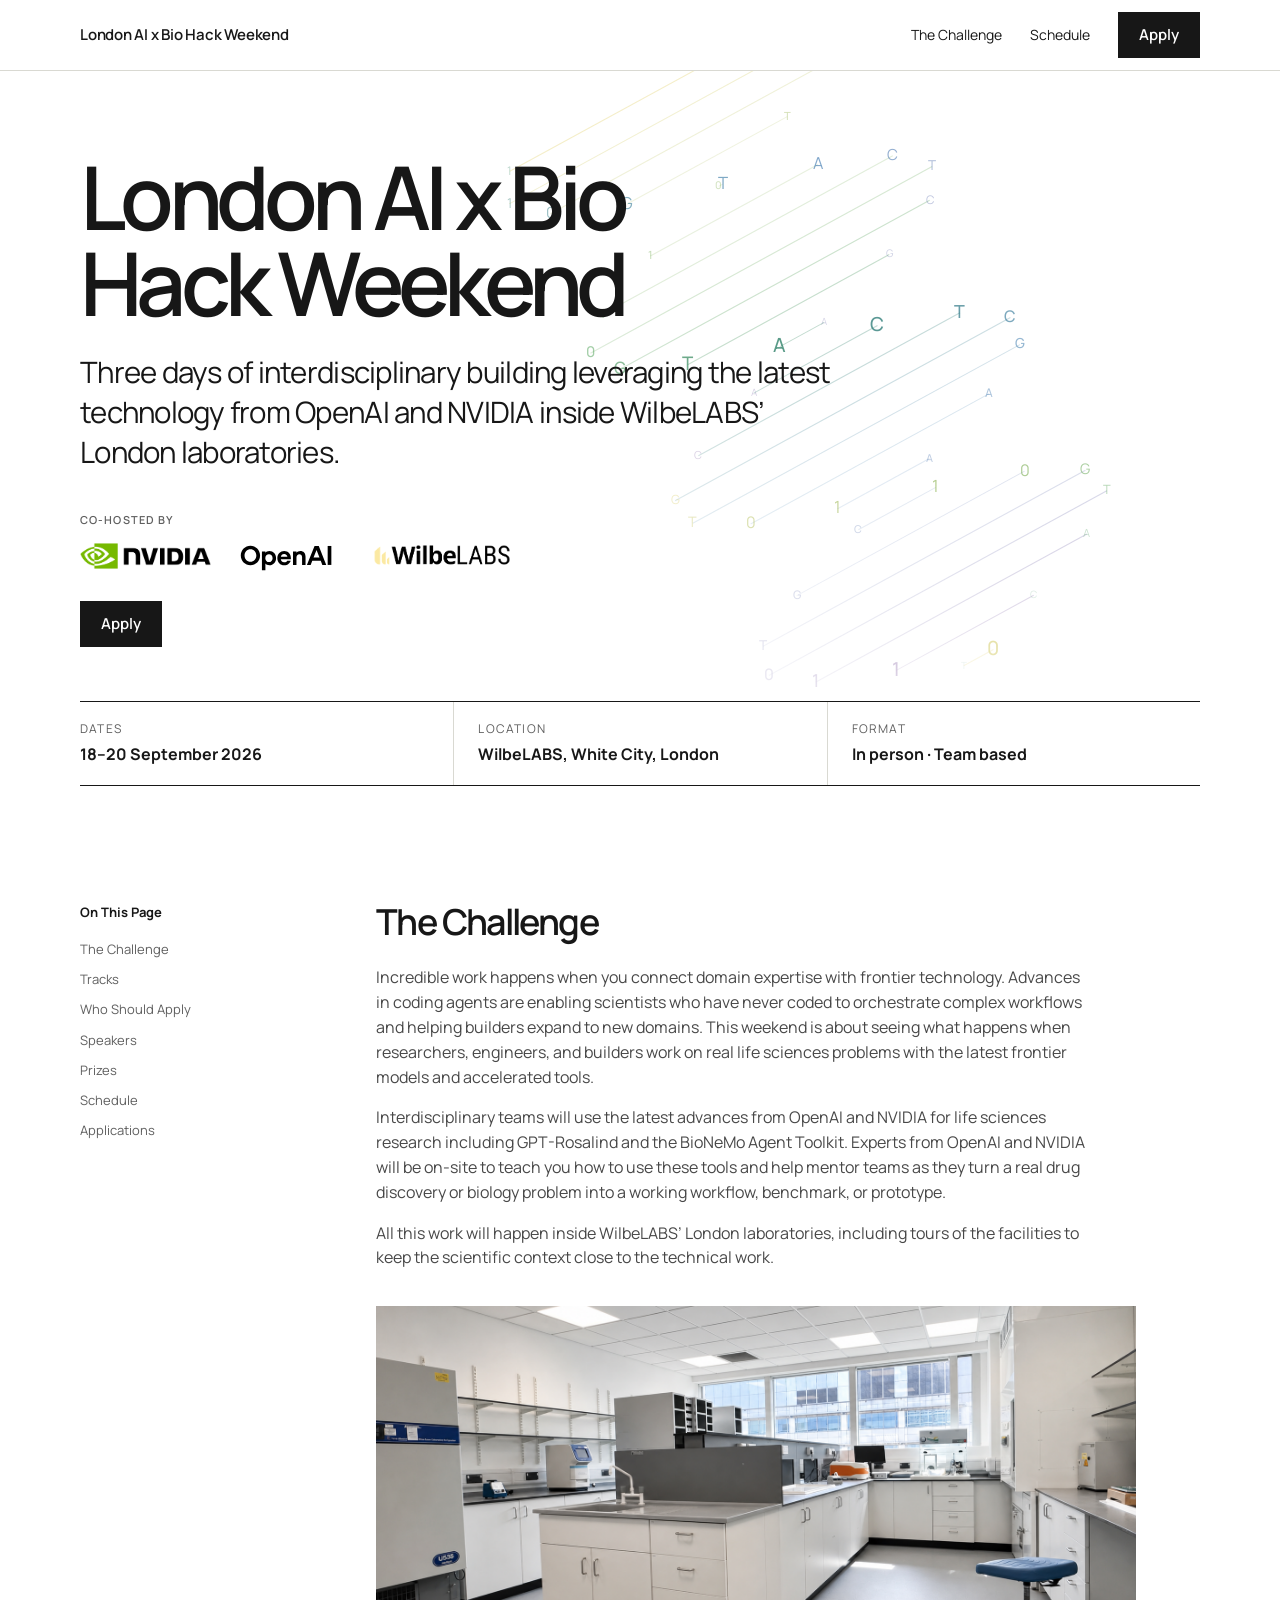
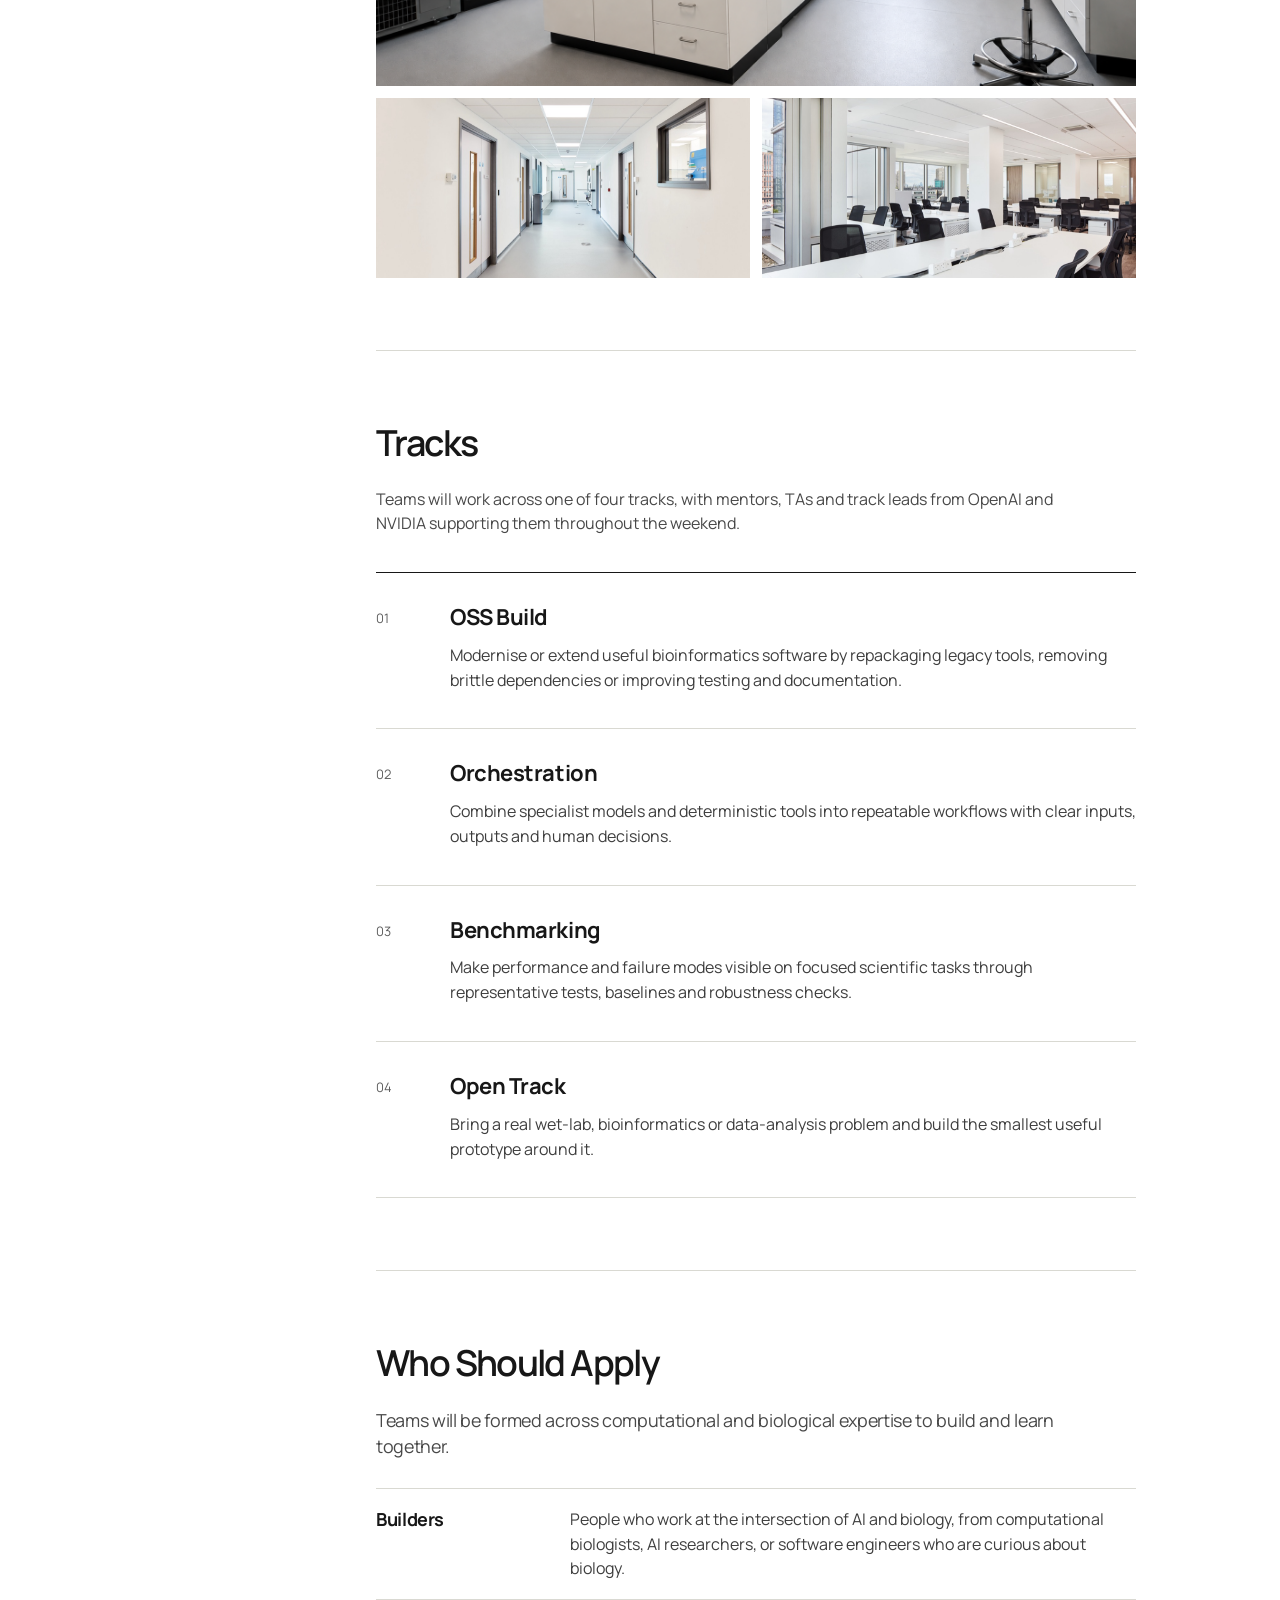
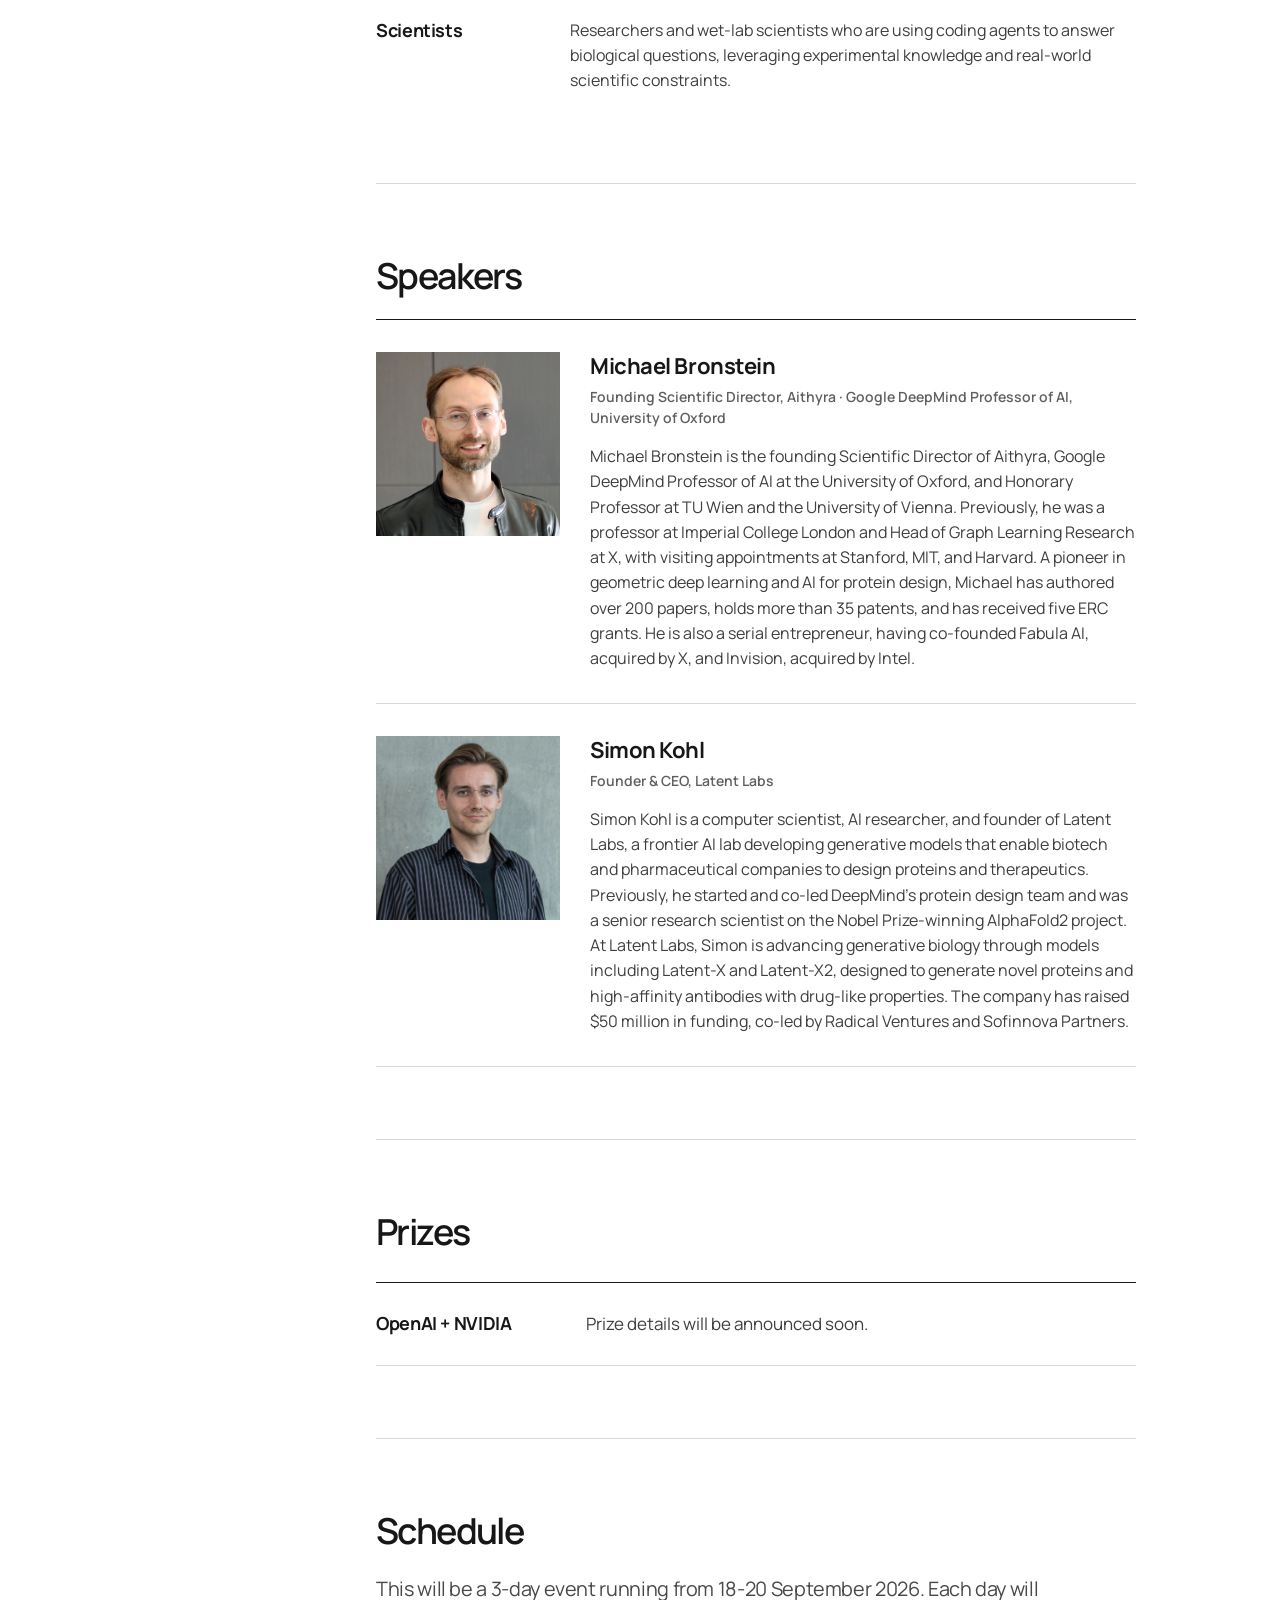
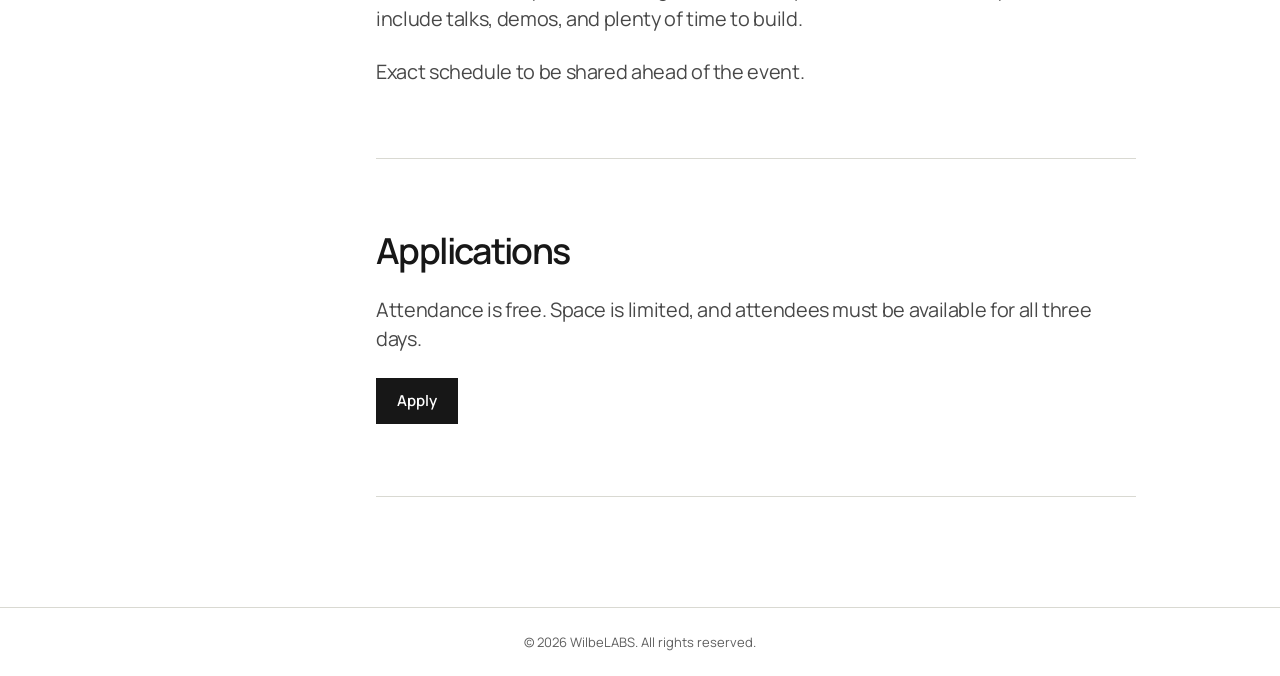
==== index.html @ b6546755 "Update speaker biographies" ====
<!doctype html>
<html lang="en">
<head>
  <meta charset="utf-8">
  <meta name="viewport" content="width=device-width, initial-scale=1">
  <meta name="description" content="London AI x Bio Hack Weekend at WilbeLABS, White City, 18–20 September 2026.">
  <title>London AI x Bio Hack Weekend</title>
  <script>document.documentElement.classList.add('js');</script>
  <link rel="preconnect" href="https://fonts.googleapis.com">
  <link rel="preconnect" href="https://fonts.gstatic.com" crossorigin>
  <link href="https://fonts.googleapis.com/css2?family=Manrope:wght@400;500;600;700&amp;display=swap" rel="stylesheet">
  <style>
    :root {
      --ink: #171717;
      --muted: #5f5f5f;
      --line: #d9d9d2;
      --paper: #ffffff;
      --soft: #f5f5f0;
      --yellow: #f4e76b;
      --max: 1120px;
    }

    * { box-sizing: border-box; }
    html { scroll-behavior: smooth; }
    body {
      margin: 0;
      overflow-x: hidden;
      color: var(--ink);
      background: var(--paper);
      font-family: Manrope, Arial, sans-serif;
      font-size: 16px;
      line-height: 1.55;
    }
    a { color: inherit; }
    img { display: block; width: 100%; }
    header, main, footer { position: relative; z-index: 1; }

    .sequence-bg {
      position: absolute;
      top: 70px;
      right: -6vw;
      width: min(68vw, 900px);
      height: 760px;
      z-index: 0;
      overflow: hidden;
      pointer-events: none;
      user-select: none;
      color: rgba(23, 23, 23, 0.075);
      font-family: ui-monospace, SFMono-Regular, Menlo, Monaco, Consolas, monospace;
      font-size: clamp(12px, 1.35vw, 18px);
      line-height: 3.35;
      letter-spacing: 0.72em;
      white-space: pre;
      -webkit-mask-image: radial-gradient(ellipse at 100% 0%, #000 0%, rgba(0,0,0,.82) 48%, transparent 82%);
      mask-image: radial-gradient(ellipse at 100% 0%, #000 0%, rgba(0,0,0,.82) 48%, transparent 82%);
    }

    .wrap { width: min(calc(100% - 48px), var(--max)); margin: 0 auto; }
    .topbar {
      border-bottom: 1px solid var(--line);
      background: var(--paper);
    }
    .topbar-inner {
      min-height: 70px;
      display: flex;
      align-items: center;
      justify-content: space-between;
      gap: 24px;
    }
    .brand { font-size: 15px; font-weight: 600; letter-spacing: -0.015em; text-decoration: none; }
    .nav { display: flex; align-items: center; gap: 28px; font-size: 14px; }
    .nav a { text-decoration: none; }
    .nav a:hover { text-decoration: underline; text-underline-offset: 4px; }
    .button {
      display: inline-flex;
      align-items: center;
      justify-content: center;
      min-height: 46px;
      padding: 0 20px;
      border: 1px solid var(--ink);
      background: var(--ink);
      color: white;
      text-decoration: none;
      font-weight: 600;
      font-size: 15px;
    }
    .button:hover { background: #343434; }

    .hero { position: relative; overflow: hidden; padding: 82px 0 64px; }
    .hero .wrap { position: relative; z-index: 2; }
    h1, h2, h3, p { margin-top: 0; }
    h1 {
      max-width: 880px;
      margin-bottom: 28px;
      font-size: clamp(48px, 7vw, 88px);
      line-height: 0.98;
      letter-spacing: -0.065em;
      font-weight: 600;
    }
    .title-line { display: block; }
    .standfirst {
      max-width: 760px;
      margin-bottom: 38px;
      font-size: clamp(21px, 2.3vw, 30px);
      line-height: 1.35;
      letter-spacing: -0.025em;
    }
    .cohosts {
      --cohost-cap-height: clamp(13px, 4.1vw, 19px);
      margin: 0 0 30px;
    }
    .cohosts-label {
      margin-bottom: 12px;
      color: var(--muted);
      font-size: 11px;
      font-weight: 600;
      letter-spacing: 0.1em;
      text-transform: uppercase;
    }
    .cohosts-list {
      display: flex;
      gap: clamp(10px, 2.7vw, 29px);
      align-items: flex-start;
      width: max-content;
      max-width: 100%;
    }
    .cohost-logo {
      display: block;
      flex: 0 0 auto;
      width: auto;
      object-fit: contain;
      object-position: left center;
    }
    /* Normalise the visible letterforms, not the differently padded image files. */
    .cohost-nvidia {
      height: calc(var(--cohost-cap-height) * 1.34);
      margin-top: calc(var(--cohost-cap-height) * 0.19);
    }
    .cohost-openai {
      height: calc(var(--cohost-cap-height) * 1.351);
      margin-top: calc(var(--cohost-cap-height) * 0.276);
    }
    .cohost-wilbelabs {
      height: calc(var(--cohost-cap-height) * 1.157);
      margin-top: calc(var(--cohost-cap-height) * 0.232);
      margin-left: clamp(7px, .9vw, 12px);
    }
    .facts {
      display: grid;
      grid-template-columns: repeat(3, 1fr);
      border-top: 1px solid var(--ink);
      border-bottom: 1px solid var(--ink);
      margin-top: 54px;
    }
    .fact { padding: 18px 24px 18px 0; }
    .fact + .fact { border-left: 1px solid var(--line); padding-left: 24px; }
    .fact span { display: block; color: var(--muted); font-size: 12px; text-transform: uppercase; letter-spacing: 0.1em; }
    .fact strong { display: block; margin-top: 4px; font-size: 16px; }

    .body-grid {
      display: grid;
      grid-template-columns: 220px minmax(0, 760px);
      gap: 76px;
      align-items: start;
      padding: 52px 0 110px;
    }
    .contents {
      position: sticky;
      top: 28px;
      font-size: 13px;
    }
    .contents p { margin-bottom: 12px; font-weight: 700; }
    .contents a {
      display: block;
      padding: 5px 0;
      color: var(--muted);
      text-decoration: none;
    }
    .contents a:hover { color: var(--ink); text-decoration: underline; }

    .section { padding: 0 0 72px; margin-bottom: 72px; border-bottom: 1px solid var(--line); }
    .section:last-child { margin-bottom: 0; }
    h2 {
      margin-bottom: 24px;
      font-size: clamp(27px, 2.8vw, 36px);
      line-height: 1.1;
      letter-spacing: -0.045em;
      font-weight: 600;
    }
    h3 {
      margin-bottom: 8px;
      font-size: 20px;
      line-height: 1.35;
      letter-spacing: -0.02em;
    }
    .lead {
      margin-bottom: 24px;
      font-size: clamp(18px, 1.55vw, 22px);
      line-height: 1.48;
      letter-spacing: -0.018em;
    }
    .section p { max-width: 720px; }
    .section p:last-child { margin-bottom: 0; }
    .intro-body { color: var(--muted); }
    .lab-intro { color: #484848; }
    .body-copy { color: #484848; }
    .lab-continuation { margin-top: 0; scroll-margin-top: 28px; }
    .subsection-heading {
      margin-bottom: 16px;
      font-size: clamp(22px, 2vw, 26px);
      line-height: 1.2;
      letter-spacing: -0.025em;
      font-weight: 600;
    }
    .audience-intro { font-size: clamp(17px, 1.4vw, 19px); }
    .audiences { margin-top: 28px; }
    .audience { display: grid; grid-template-columns: 170px 1fr; gap: 24px; padding: 18px 0; border-top: 1px solid var(--line); }
    .audience h3 { font-size: 18px; }
    .audience p { margin: 0; color: #3e3e3e; font-size: 16px; line-height: 1.55; }
    .photo-grid { display: grid; grid-template-columns: repeat(2, 1fr); gap: 12px; margin-top: 36px; }
    .photo-grid img { height: 180px; object-fit: cover; }
    .photo-grid .lab-primary { grid-column: 1 / -1; height: 380px; }

    .track-list { margin-top: 36px; border-top: 1px solid var(--ink); }
    .track {
      display: grid;
      grid-template-columns: 52px 1fr;
      gap: 22px;
      padding: 30px 0 36px;
      border-bottom: 1px solid var(--line);
    }
    .track-number { color: var(--muted); font-size: 13px; padding-top: 5px; }
    .track h3 { margin-bottom: 10px; font-size: 22px; }
    .track-summary { margin: 0; color: #3e3e3e; }
    .speaker-list { margin-top: 10px; border-top: 1px solid var(--ink); }
    .speaker {
      display: grid;
      grid-template-columns: 184px minmax(0, 1fr);
      gap: 30px;
      align-items: start;
      padding: 32px 0;
      border-bottom: 1px solid var(--line);
    }
    .speaker-photo { width: 184px; height: 184px; object-fit: cover; }
    .speaker-photo-michael { object-position: 50% 18%; }
    .speaker-photo-simon { object-position: 50% 28%; }
    .speaker h3 { margin-bottom: 4px; font-size: 22px; }
    .speaker-role { margin-bottom: 15px; color: var(--muted); font-size: 14px; font-weight: 600; }
    .speaker-bio { margin: 0; color: #3e3e3e; font-size: 16px; line-height: 1.58; }

    .prize-note {
      display: grid;
      grid-template-columns: 180px minmax(0, 1fr);
      gap: 30px;
      align-items: start;
      margin-top: 30px;
      padding: 28px 0;
      border-top: 1px solid var(--ink);
      border-bottom: 1px solid var(--line);
    }
    .prize-note h3 { margin: 0; font-size: 18px; }
    .prize-note p { margin: 0; color: #3e3e3e; font-size: 17px; }

    footer { padding: 24px 0; border-top: 1px solid var(--line); color: var(--muted); font-size: 13px; text-align: center; }

    .reveal { opacity: 1; transform: none; }
    .js .reveal { opacity: 0; transform: translateY(24px); transition: opacity 620ms ease, transform 620ms ease; }
    .js .reveal.is-visible { opacity: 1; transform: none; }

    @media (max-width: 820px) {
      .wrap { width: min(calc(100% - 32px), var(--max)); }
      .nav a:not(.button) { display: none; }
      .hero { padding: 64px 0 48px; }
      h1 { font-size: clamp(44px, 14vw, 68px); }
      .facts { grid-template-columns: 1fr; }
      .fact + .fact { border-left: 0; border-top: 1px solid var(--line); padding-left: 0; }
      .body-grid { display: block; padding: 44px 0 80px; }
      .contents { display: none; }
      .section { padding-bottom: 54px; margin-bottom: 54px; }
      .audience { grid-template-columns: 1fr; gap: 8px; }
      .photo-grid { grid-template-columns: 1fr; }
      .photo-grid img { height: 52vw; min-height: 200px; max-height: 280px; }
      .photo-grid .lab-primary { grid-column: auto; height: 58vw; min-height: 260px; max-height: 380px; }
      .track { grid-template-columns: 38px 1fr; gap: 10px; }
      .speaker { grid-template-columns: 116px minmax(0, 1fr); gap: 18px; }
      .speaker-photo { width: 116px; height: 116px; }
      .prize-note { grid-template-columns: 1fr; gap: 10px; }
    }

    @media (prefers-reduced-motion: reduce) {
      html { scroll-behavior: auto; }
      *, *::before, *::after { animation-duration: .001ms !important; transition-duration: .001ms !important; }
    }
  </style>
  <link rel="stylesheet" href="assets/final-helix.css?v=6">
  <script src="assets/final-helix.js?v=6" defer></script>
</head>
<body class="funky-demo funky-helix helix-diagonal helix-cool-science helix-size-tall">
  <div class="sequence-bg" aria-hidden="true">A C G T 0 1 1 0 G T A C 1 0 0 1 T C G A
A C 1 0 0 1 T C G A 0 0 1 1 A A G T 1 1
0 0 1 1 A A G T 1 1 0 0 C G T A 0 1 0 1
0 0 C G T A 0 1 0 1 G A C T 1 0 1 0 T T
G A C T 1 0 1 0 T T A C G T 0 1 1 0 G T
C G A T 0 1 0 1 A C 1 0 0 1 T C G A 0 0
1 0 1 1 G T A C 0 0 1 1 A A G T 1 1 0 0
T A C G 1 0 0 1 0 0 C G T A 0 1 0 1 G A
A G C T 0 1 1 0 G A C T 1 0 1 0 T T A C
0 1 0 1 C G A T A C G T 0 1 1 0 G T A C
G T A C 1 0 0 1 T C G A 0 0 1 1 A A G T
1 1 0 0 C G T A 0 1 0 1 G A C T 1 0 1 0</div>
  <header class="topbar">
    <div class="wrap topbar-inner">
      <a class="brand" href="#top">London AI x Bio Hack Weekend</a>
      <nav class="nav" aria-label="Main navigation">
        <a href="#about">The Challenge</a>
        <a href="#programme">Schedule</a>
        <a href="https://luma.com/87m4mw6b" class="button" target="_blank" rel="noopener noreferrer">Apply</a>
      </nav>
    </div>
  </header>

  <main id="top">
    <section class="hero">
      <div class="wrap reveal">
        <h1><span class="title-line">London AI x Bio</span><span class="title-line">Hack Weekend</span></h1>
        <p class="standfirst">Three days of interdisciplinary building leveraging the latest technology from OpenAI and NVIDIA inside WilbeLABS’ London laboratories.</p>
        <div class="cohosts" aria-label="Event co-hosts">
          <p class="cohosts-label">Co-hosted by</p>
          <div class="cohosts-list">
            <img class="cohost-logo cohost-nvidia" src="assets/nvidia-logo-transparent.png" alt="NVIDIA">
            <img class="cohost-logo cohost-openai" src="assets/openai-wordmark-black.svg" alt="OpenAI">
            <img class="cohost-logo cohost-wilbelabs" src="assets/wilbelabs-logo-hires-transparent.png" alt="WilbeLABS">
          </div>
        </div>
        <a class="button" href="https://luma.com/87m4mw6b" target="_blank" rel="noopener noreferrer">Apply</a>
        <div class="facts" aria-label="Event details">
          <div class="fact"><span>Dates</span><strong>18–20 September 2026</strong></div>
          <div class="fact"><span>Location</span><strong>WilbeLABS, White City, London</strong></div>
          <div class="fact"><span>Format</span><strong>In person · Team based</strong></div>
        </div>
      </div>
    </section>

    <div class="wrap body-grid">
      <aside class="contents" aria-label="On this page">
        <p>On This Page</p>
        <a href="#about">The Challenge</a>
        <a href="#tracks">Tracks</a>
        <a href="#who">Who Should Apply</a>
        <a href="#speakers">Speakers</a>
        <a href="#prizes">Prizes</a>
        <a href="#programme">Schedule</a>
        <a href="#applications">Applications</a>
      </aside>

      <div>
        <section class="section reveal" id="about">
          <h2>The Challenge</h2>
          <p class="body-copy">Incredible work happens when you connect domain expertise with frontier technology. Advances in coding agents are enabling scientists who have never coded to orchestrate complex workflows and helping builders expand to new domains. This weekend is about seeing what happens when researchers, engineers, and builders work on real life sciences problems with the latest frontier models and accelerated tools.</p>
          <p class="body-copy">Interdisciplinary teams will use the latest advances from OpenAI and NVIDIA for life sciences research including GPT-Rosalind and the BioNeMo Agent Toolkit. Experts from OpenAI and NVIDIA will be on-site to teach you how to use these tools and help mentor teams as they turn a real drug discovery or biology problem into a working workflow, benchmark, or prototype.</p>
          <div class="lab-continuation" id="lab">
            <p class="body-copy">All this work will happen inside WilbeLABS’ London laboratories, including tours of the facilities to keep the scientific context close to the technical work.</p>
            <div class="photo-grid reveal">
              <img class="lab-primary" src="assets/lab-benches-bright.png" alt="Wet-lab benches at WilbeLABS">
              <img src="assets/westworks-lab-corridor.png" alt="Laboratory corridor at WestWorks Labs">
              <img src="assets/westworks-workspace.png" alt="Workspace at WestWorks Labs">
            </div>
          </div>
        </section>

        <section class="section reveal" id="tracks">
          <h2>Tracks</h2>
          <p class="body-copy">Teams will work across one of four tracks, with mentors, TAs and track leads from OpenAI and NVIDIA supporting them throughout the weekend.</p>
          <div class="track-list">
            <article class="track">
              <span class="track-number">01</span>
              <div>
                <h3>OSS Build</h3>
                <p class="track-summary">Modernise or extend useful bioinformatics software by repackaging legacy tools, removing brittle dependencies or improving testing and documentation.</p>
              </div>
            </article>
            <article class="track">
              <span class="track-number">02</span>
              <div>
                <h3>Orchestration</h3>
                <p class="track-summary">Combine specialist models and deterministic tools into repeatable workflows with clear inputs, outputs and human decisions.</p>
              </div>
            </article>
            <article class="track">
              <span class="track-number">03</span>
              <div>
                <h3>Benchmarking</h3>
                <p class="track-summary">Make performance and failure modes visible on focused scientific tasks through representative tests, baselines and robustness checks.</p>
              </div>
            </article>
            <article class="track">
              <span class="track-number">04</span>
              <div>
                <h3>Open Track</h3>
                <p class="track-summary">Bring a real wet-lab, bioinformatics or data-analysis problem and build the smallest useful prototype around it.</p>
              </div>
            </article>
          </div>
        </section>

        <section class="section reveal" id="who">
          <h2>Who Should Apply</h2>
          <p class="lead lab-intro audience-intro">Teams will be formed across computational and biological expertise to build and learn together.</p>
          <div class="audiences">
            <div class="audience">
              <h3>Builders</h3>
              <p>People who work at the intersection of AI and biology, from computational biologists, AI researchers, or software engineers who are curious about biology.</p>
            </div>
            <div class="audience">
              <h3>Scientists</h3>
              <p>Researchers and wet-lab scientists who are using coding agents to answer biological questions, leveraging experimental knowledge and real-world scientific constraints.</p>
            </div>
          </div>
        </section>

        <section class="section reveal" id="speakers">
          <h2>Speakers</h2>
          <div class="speaker-list">
            <article class="speaker">
              <img class="speaker-photo speaker-photo-michael" src="assets/michael-bronstein.png" alt="Michael Bronstein">
              <div>
                <h3>Michael Bronstein</h3>
                <p class="speaker-role">Founding Scientific Director, Aithyra · Google DeepMind Professor of AI, University of Oxford</p>
                <p class="speaker-bio">Michael Bronstein is the founding Scientific Director of Aithyra, Google DeepMind Professor of AI at the University of Oxford, and Honorary Professor at TU Wien and the University of Vienna. Previously, he was a professor at Imperial College London and Head of Graph Learning Research at X, with visiting appointments at Stanford, MIT, and Harvard. A pioneer in geometric deep learning and AI for protein design, Michael has authored over 200 papers, holds more than 35 patents, and has received five ERC grants. He is also a serial entrepreneur, having co-founded Fabula AI, acquired by X, and Invision, acquired by Intel.</p>
              </div>
            </article>
            <article class="speaker">
              <img class="speaker-photo speaker-photo-simon" src="assets/simon-kohl.png" alt="Simon Kohl">
              <div>
                <h3>Simon Kohl</h3>
                <p class="speaker-role">Founder &amp; CEO, Latent Labs</p>
                <p class="speaker-bio">Simon Kohl is a computer scientist, AI researcher, and founder of Latent Labs, a frontier AI lab developing generative models that enable biotech and pharmaceutical companies to design proteins and therapeutics. Previously, he started and co-led DeepMind’s protein design team and was a senior research scientist on the Nobel Prize-winning AlphaFold2 project. At Latent Labs, Simon is advancing generative biology through models including Latent-X and Latent-X2, designed to generate novel proteins and high-affinity antibodies with drug-like properties. The company has raised $50 million in funding, co-led by Radical Ventures and Sofinnova Partners.</p>
              </div>
            </article>
          </div>
        </section>

        <section class="section reveal" id="prizes">
          <h2>Prizes</h2>
          <div class="prize-note">
            <h3>OpenAI + NVIDIA</h3>
            <p>Prize details will be announced soon.</p>
          </div>
        </section>

        <section class="section reveal" id="programme">
          <h2>Schedule</h2>
          <p class="lead lab-intro">This will be a 3-day event running from 18-20 September 2026. Each day will include talks, demos, and plenty of time to build.</p>
          <p class="lead lab-intro">Exact schedule to be shared ahead of the event.</p>
        </section>

        <section class="section reveal" id="applications">
          <h2>Applications</h2>
          <p class="lead lab-intro">Attendance is free. Space is limited, and attendees must be available for all three days.</p>
          <a class="button" href="https://luma.com/87m4mw6b" target="_blank" rel="noopener noreferrer">Apply</a>
        </section>
      </div>
    </div>

  </main>

  <footer><div class="wrap">© 2026 WilbeLABS. All rights reserved.</div></footer>
  <script>
    const items = document.querySelectorAll('.reveal');
    if ('IntersectionObserver' in window) {
      const observer = new IntersectionObserver((entries) => {
        entries.forEach((entry) => {
          if (entry.isIntersecting) {
            entry.target.classList.add('is-visible');
            observer.unobserve(entry.target);
          }
        });
      }, { threshold: 0.1 });
      items.forEach((item) => observer.observe(item));
    } else {
      items.forEach((item) => item.classList.add('is-visible'));
    }
  </script>
</body>
</html>
---- assets/final-helix.css ----
.funky-demo .sequence-bg {
  opacity: 0;
  animation: none;
}

.sequence-canvas {
  position: absolute;
  top: 70px;
  right: -1vw;
  z-index: 0;
  width: min(72vw, 980px);
  height: 795px;
  pointer-events: none;
  user-select: none;
  -webkit-mask-image: radial-gradient(ellipse 112% 110% at 100% 0%, #000 0%, #000 52%, rgba(0, 0, 0, .7) 68%, rgba(0, 0, 0, .22) 84%, transparent 96%);
  mask-image: radial-gradient(ellipse 112% 110% at 100% 0%, #000 0%, #000 52%, rgba(0, 0, 0, .7) 68%, rgba(0, 0, 0, .22) 84%, transparent 96%);
}

.funky-waves .sequence-canvas {
  width: min(76vw, 1040px);
}

.helix-cool-science .sequence-canvas {
  right: -2vw;
  width: min(80vw, 1080px);
}

.helix-size-balanced .sequence-canvas {
  right: -1vw;
  width: min(84vw, 1120px);
  height: 820px;
}

.helix-size-tall .sequence-canvas {
  right: -1.5vw;
  width: min(95vw, 1270px);
  height: 860px;
  filter: contrast(1.055) saturate(1.06);
}

.helix-size-full .sequence-canvas {
  right: -2vw;
  width: min(95vw, 1270px);
  height: 900px;
}

@media (min-width: 1200px) {
  .helix-size-tall .sequence-canvas {
    left: 50%;
    right: auto;
    transform: translateX(-50%);
  }
}

@media (max-width: 720px) {
  .sequence-canvas,
  .funky-waves .sequence-canvas {
    right: -28vw;
    width: 100vw;
    height: 720px;
    opacity: .78;
  }

  .helix-diagonal .sequence-canvas {
    right: 0;
    width: 78vw;
    opacity: .82;
  }


  .helix-cool-science .sequence-canvas {
    right: 0;
    width: 86vw;
  }

  .helix-size-balanced .sequence-canvas,
  .helix-size-tall .sequence-canvas,
  .helix-size-full .sequence-canvas {
    right: 0;
    width: 92vw;
    height: 720px;
  }
}

@media (prefers-reduced-motion: reduce) {
  .sequence-canvas { opacity: .62; }
}
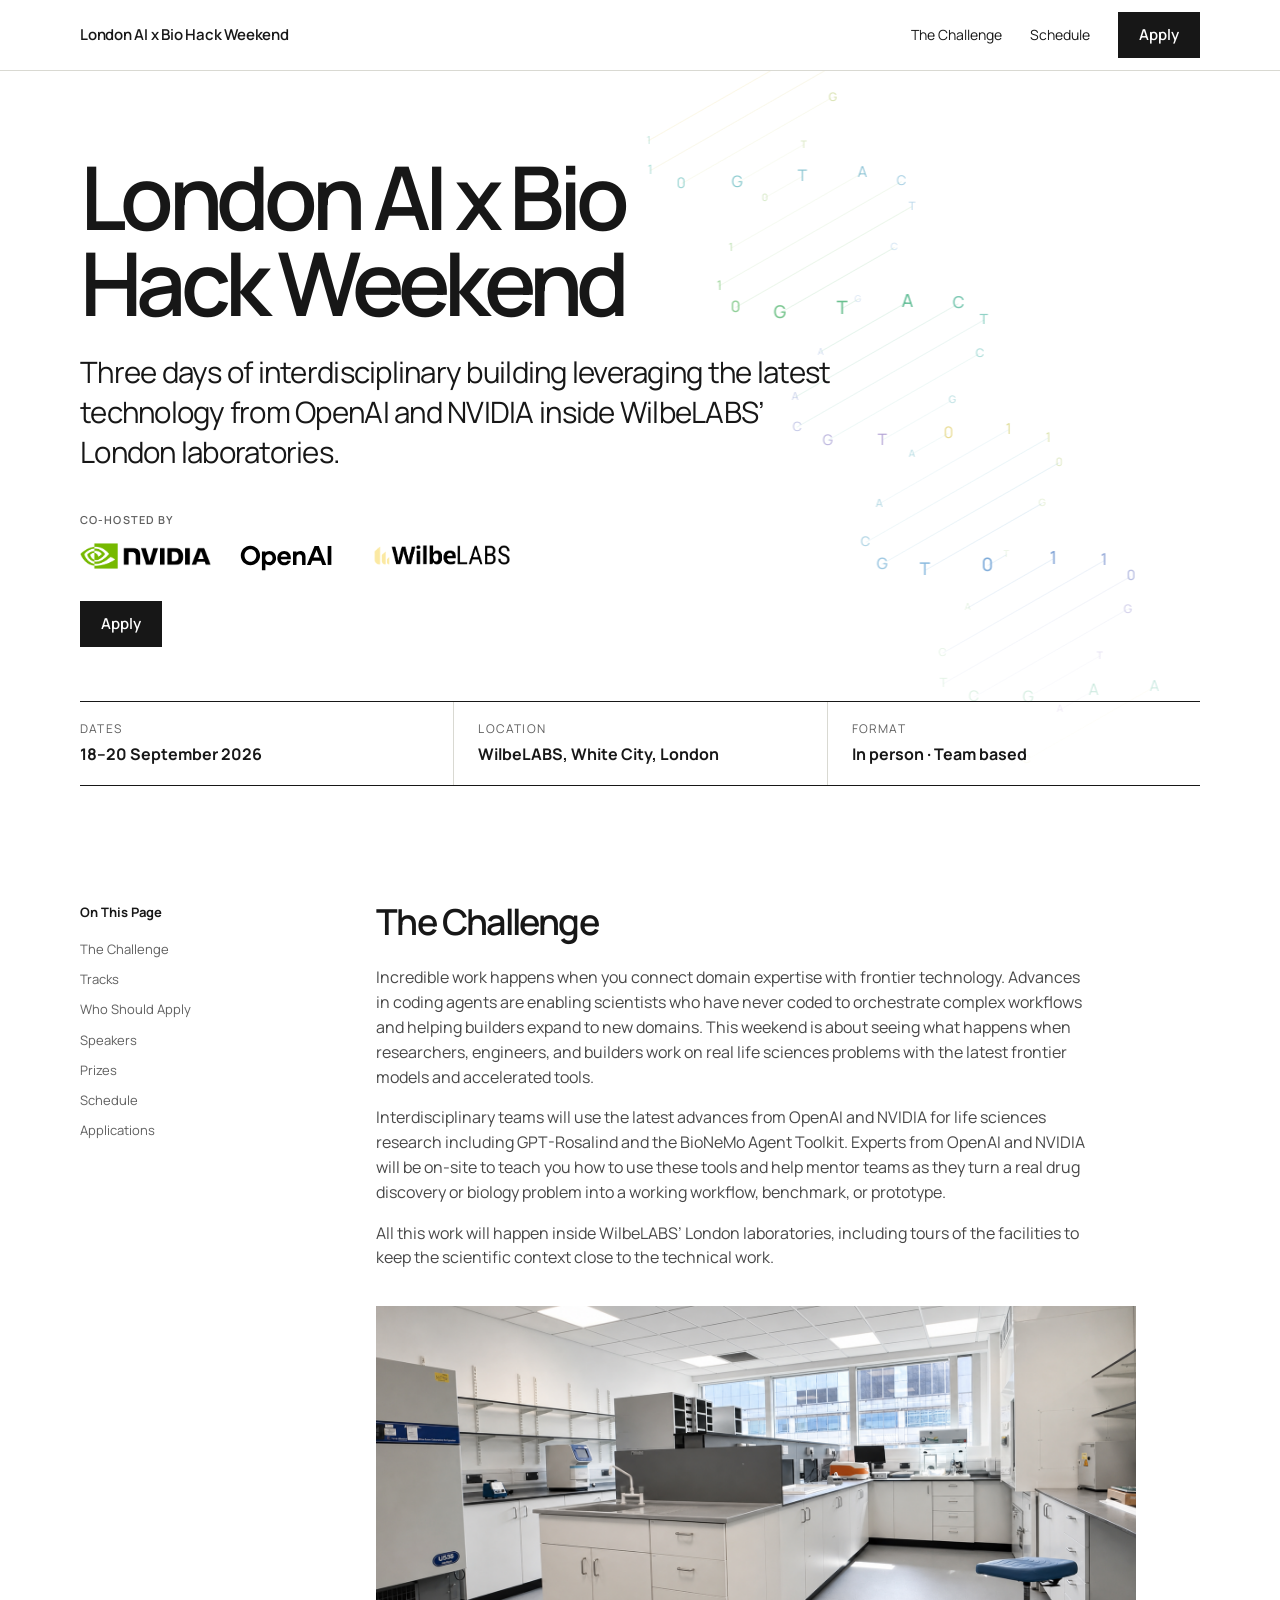
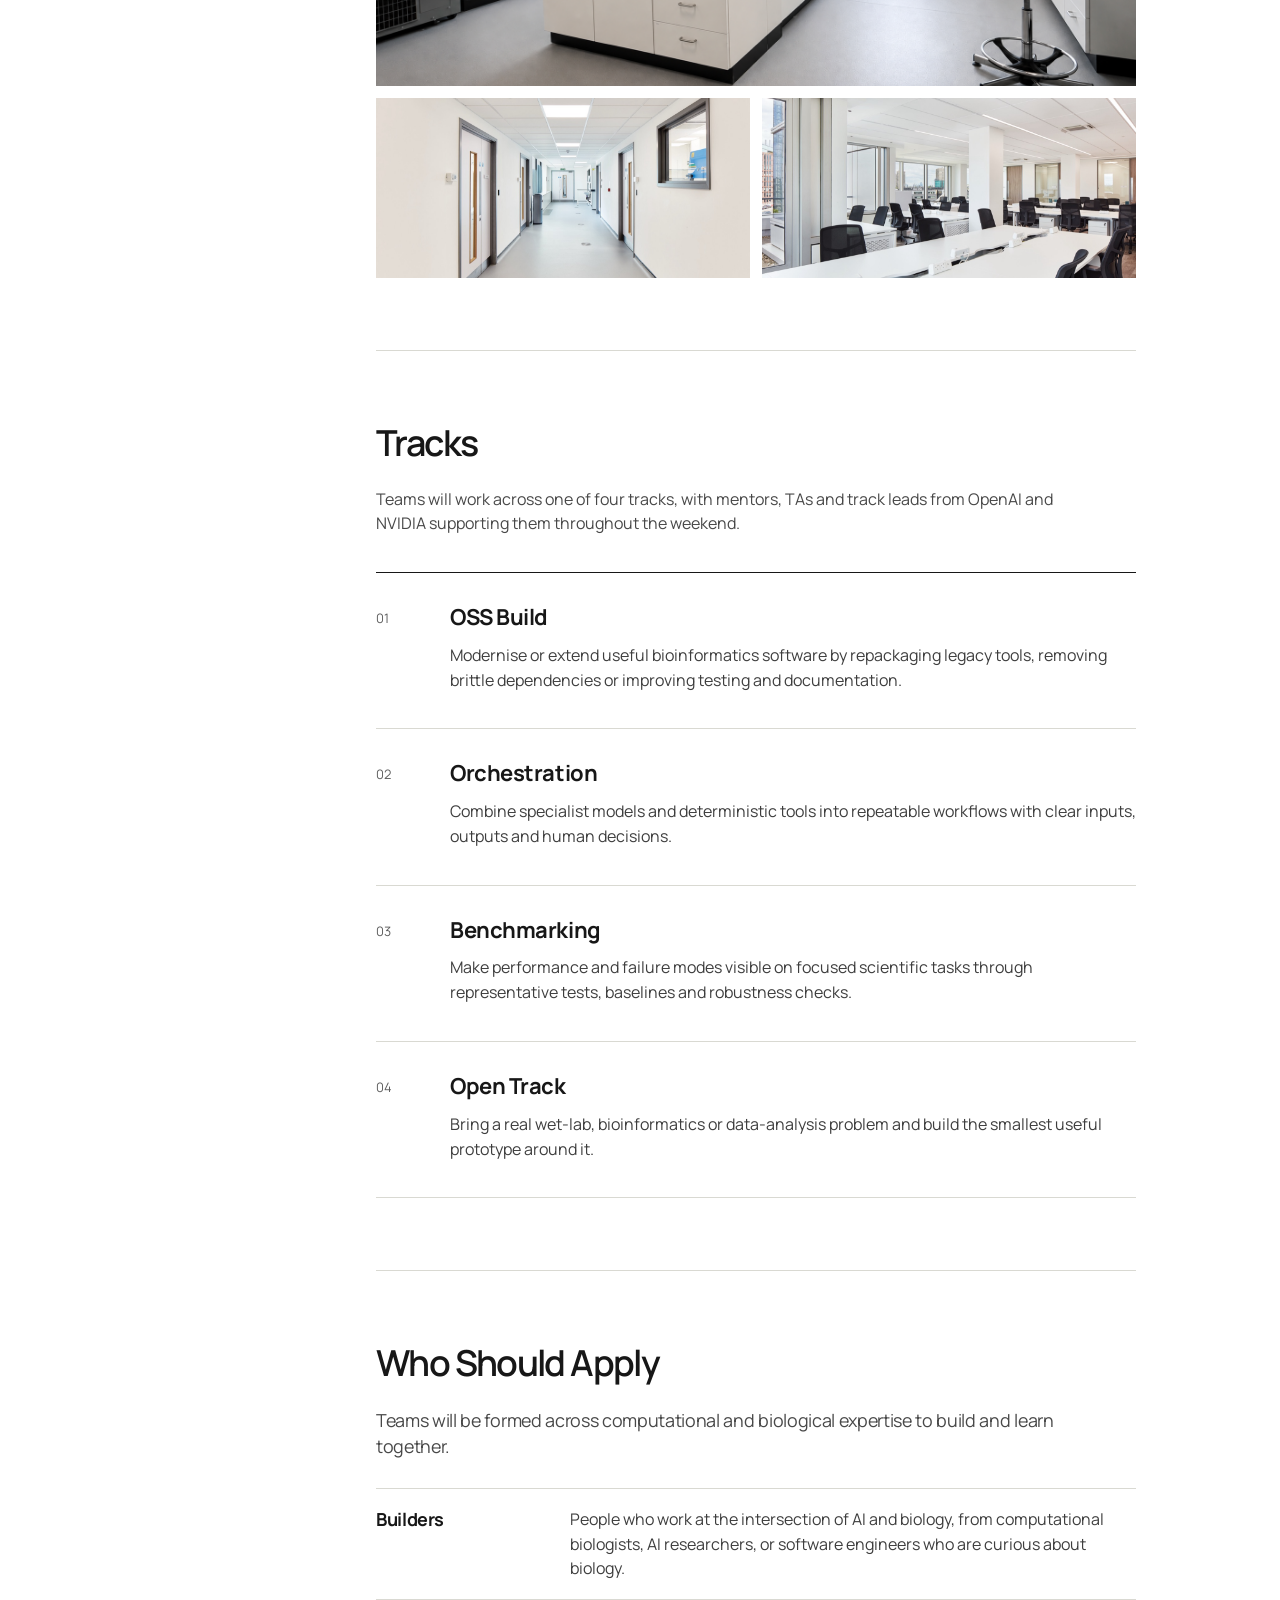
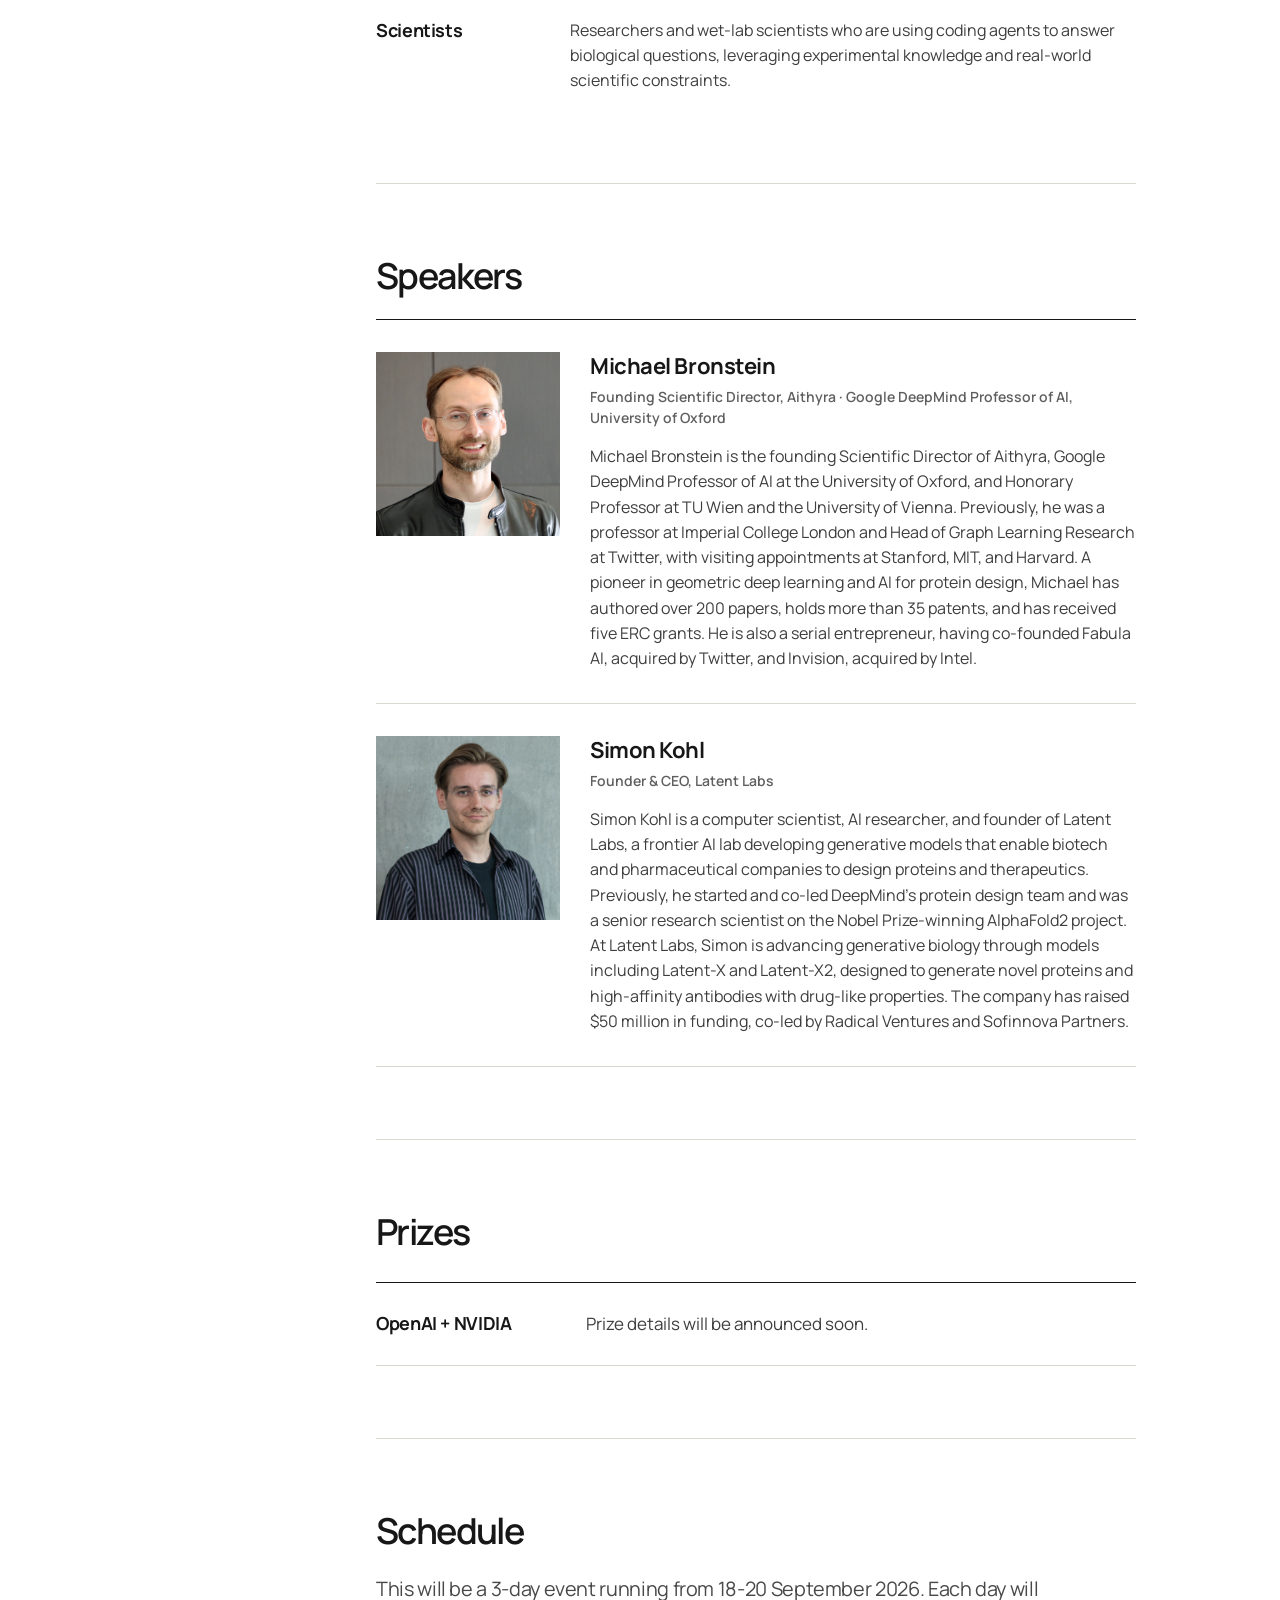
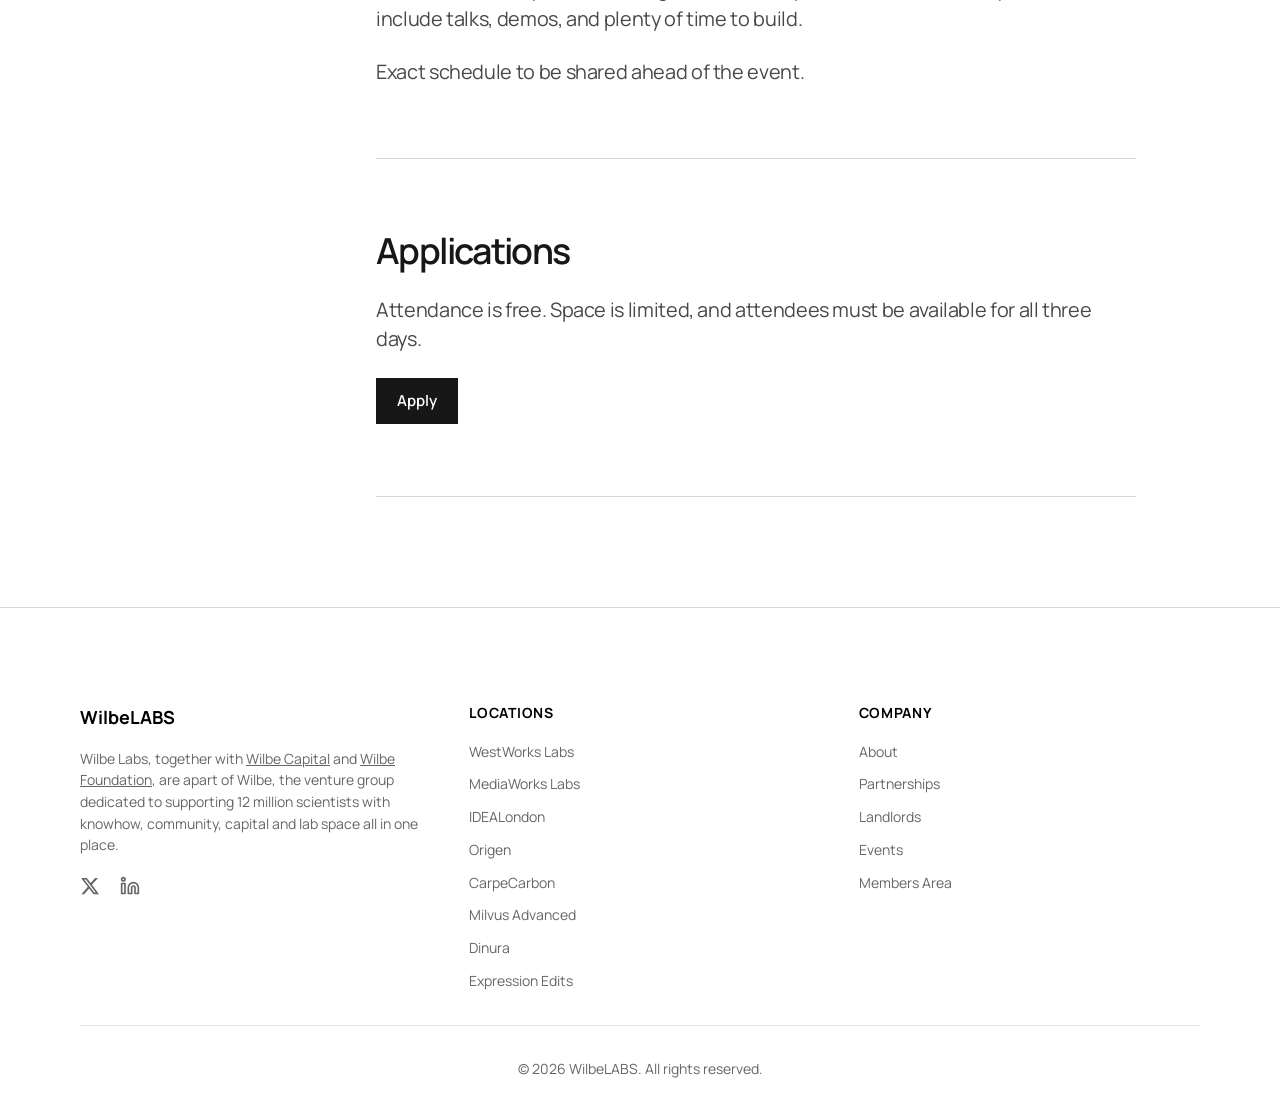
==== commit e0929df3: "Sync with the wilbelab.com/aibiohack version Brings this repo in line with the copy running on wilbe" ====
--- a/index.html
+++ b/index.html
@@ -261,7 +261,24 @@
     .prize-note h3 { margin: 0; font-size: 18px; }
     .prize-note p { margin: 0; color: #3e3e3e; font-size: 17px; }
 
-    footer { padding: 24px 0; border-top: 1px solid var(--line); color: var(--muted); font-size: 13px; text-align: center; }
+    /* Standard wilbelab.com footer */
+    .site-footer { background: #fff; padding: 96px 0 32px; border-top: 1px solid var(--line); }
+    .site-footer .foot-cols { display: grid; grid-template-columns: repeat(3, 1fr); gap: 48px; }
+    .site-footer .foot-brand { margin: 0 0 16px; font-size: 18px; font-weight: 700; color: #000; }
+    .site-footer .foot-about { margin: 0 0 16px; font-size: 14px; color: #666; }
+    .site-footer .foot-about a { text-decoration: underline; transition: color 150ms ease; }
+    .site-footer .foot-about a:hover { color: #000; }
+    .site-footer .foot-social { display: flex; align-items: center; gap: 20px; padding-top: 4px; }
+    .site-footer .foot-social a { display: inline-flex; color: #666; transition: color 150ms ease; }
+    .site-footer .foot-social a:hover { color: #000; }
+    .site-footer .foot-social svg { width: 20px; height: 20px; display: block; }
+    .site-footer h3 { margin: 0 0 16px; font-size: 14px; font-weight: 700; text-transform: uppercase; letter-spacing: 0.05em; color: #000; }
+    .site-footer ul { margin: 0; padding: 0; list-style: none; }
+    .site-footer li + li { margin-top: 8px; }
+    .site-footer li a { font-size: 14px; color: #666; text-decoration: none; transition: color 150ms ease; }
+    .site-footer li a:hover { color: #000; }
+    .site-footer .foot-bottom { margin-top: 32px; padding-top: 32px; border-top: 1px solid #e5e5e5; text-align: center; font-size: 14px; color: #666; }
+    .site-footer .foot-bottom p { margin: 0; }
 
     .reveal { opacity: 1; transform: none; }
     .js .reveal { opacity: 0; transform: translateY(24px); transition: opacity 620ms ease, transform 620ms ease; }
@@ -269,14 +286,45 @@
 
     @media (max-width: 820px) {
       .wrap { width: min(calc(100% - 32px), var(--max)); }
+      .site-footer { padding: 64px 0 32px; }
+      .site-footer .foot-cols { grid-template-columns: 1fr 1fr; gap: 24px; }
+      .site-footer .foot-brandcol { grid-column: span 2; margin-bottom: 8px; }
       .nav a:not(.button) { display: none; }
       .hero { padding: 64px 0 48px; }
       h1 { font-size: clamp(44px, 14vw, 68px); }
       .facts { grid-template-columns: 1fr; }
       .fact + .fact { border-left: 0; border-top: 1px solid var(--line); padding-left: 0; }
-      .body-grid { display: block; padding: 44px 0 80px; }
-      .contents { display: none; }
-      .section { padding-bottom: 54px; margin-bottom: 54px; }
+      .body-grid { display: block; padding: 0 0 80px; }
+      .contents {
+        position: sticky;
+        top: 0;
+        z-index: 20;
+        display: flex;
+        align-items: center;
+        gap: 22px;
+        width: calc(100% + 32px);
+        margin: 0 -16px 44px;
+        padding: 12px 16px 11px;
+        overflow-x: auto;
+        border-top: 1px solid var(--line);
+        border-bottom: 1px solid var(--line);
+        background: rgba(255, 255, 255, 0.94);
+        -webkit-backdrop-filter: blur(10px);
+        backdrop-filter: blur(10px);
+        scrollbar-width: none;
+        overscroll-behavior-x: contain;
+      }
+      .contents::-webkit-scrollbar { display: none; }
+      .contents p { display: none; }
+      .contents a {
+        flex: 0 0 auto;
+        padding: 3px 0;
+        color: #484848;
+        font-size: 12px;
+        font-weight: 600;
+        white-space: nowrap;
+      }
+      .section { padding-bottom: 54px; margin-bottom: 54px; scroll-margin-top: 64px; }
       .audience { grid-template-columns: 1fr; gap: 8px; }
       .photo-grid { grid-template-columns: 1fr; }
       .photo-grid img { height: 52vw; min-height: 200px; max-height: 280px; }
@@ -426,7 +474,7 @@
               <div>
                 <h3>Michael Bronstein</h3>
                 <p class="speaker-role">Founding Scientific Director, Aithyra · Google DeepMind Professor of AI, University of Oxford</p>
-                <p class="speaker-bio">Michael Bronstein is the founding Scientific Director of Aithyra, Google DeepMind Professor of AI at the University of Oxford, and Honorary Professor at TU Wien and the University of Vienna. Previously, he was a professor at Imperial College London and Head of Graph Learning Research at X, with visiting appointments at Stanford, MIT, and Harvard. A pioneer in geometric deep learning and AI for protein design, Michael has authored over 200 papers, holds more than 35 patents, and has received five ERC grants. He is also a serial entrepreneur, having co-founded Fabula AI, acquired by X, and Invision, acquired by Intel.</p>
+                <p class="speaker-bio">Michael Bronstein is the founding Scientific Director of Aithyra, Google DeepMind Professor of AI at the University of Oxford, and Honorary Professor at TU Wien and the University of Vienna. Previously, he was a professor at Imperial College London and Head of Graph Learning Research at Twitter, with visiting appointments at Stanford, MIT, and Harvard. A pioneer in geometric deep learning and AI for protein design, Michael has authored over 200 papers, holds more than 35 patents, and has received five ERC grants. He is also a serial entrepreneur, having co-founded Fabula AI, acquired by Twitter, and Invision, acquired by Intel.</p>
               </div>
             </article>
             <article class="speaker">
@@ -464,7 +512,47 @@
 
   </main>
 
-  <footer><div class="wrap">© 2026 WilbeLABS. All rights reserved.</div></footer>
+  <footer class="site-footer" id="contact">
+    <div class="wrap">
+      <div class="foot-cols">
+        <div class="foot-brandcol">
+          <p class="foot-brand">WilbeLABS</p>
+          <p class="foot-about">Wilbe Labs, together with <a href="http://wilbe.com/capital" target="_blank" rel="noopener noreferrer">Wilbe Capital</a> and <a href="http://wilbe.com/foundation" target="_blank" rel="noopener noreferrer">Wilbe Foundation</a>, are apart of Wilbe, the venture group dedicated to supporting 12 million scientists with knowhow, community, capital and lab space all in one place.</p>
+          <div class="foot-social">
+            <a href="https://x.com/WilbeLAB" target="_blank" rel="noopener noreferrer" aria-label="X"><svg viewBox="0 0 24 24" fill="currentColor" aria-hidden="true"><path d="M18.244 2.25h3.308l-7.227 8.26 8.502 11.24H16.17l-5.214-6.817L4.99 21.75H1.68l7.73-8.835L1.254 2.25H8.08l4.713 6.231zm-1.161 17.52h1.833L7.084 4.126H5.117z"/></svg></a>
+            <a href="https://uk.linkedin.com/company/wilbelab" target="_blank" rel="noopener noreferrer" aria-label="LinkedIn"><svg viewBox="0 0 24 24" fill="none" stroke="currentColor" stroke-width="2" stroke-linecap="round" stroke-linejoin="round" aria-hidden="true"><path d="M16 8a6 6 0 0 1 6 6v7h-4v-7a2 2 0 0 0-2-2 2 2 0 0 0-2 2v7h-4v-7a6 6 0 0 1 6-6z"/><rect width="4" height="12" x="2" y="9"/><circle cx="4" cy="4" r="2"/></svg></a>
+          </div>
+        </div>
+
+        <div>
+          <h3>Locations</h3>
+          <ul>
+          <li><a href="https://www.wilbelab.com/westworks">WestWorks Labs</a></li>
+          <li><a href="https://www.wilbelab.com/mediaworks">MediaWorks Labs</a></li>
+          <li><a href="https://www.wilbelab.com/idealondon">IDEALondon</a></li>
+          <li><a href="https://www.wilbelab.com/origen">Origen</a></li>
+          <li><a href="https://www.wilbelab.com/carpecarbon">CarpeCarbon</a></li>
+          <li><a href="https://www.wilbelab.com/milvus">Milvus Advanced</a></li>
+          <li><a href="https://www.wilbelab.com/dinura">Dinura</a></li>
+          <li><a href="https://www.wilbelab.com/expressionedits">Expression Edits</a></li>
+          </ul>
+        </div>
+
+        <div>
+          <h3>Company</h3>
+          <ul>
+            <li><a href="https://www.wilbelab.com/about">About</a></li>
+            <li><a href="https://www.wilbelab.com/partnerships">Partnerships</a></li>
+            <li><a href="https://www.wilbelab.com/landlords">Landlords</a></li>
+            <li><a href="https://www.wilbelab.com/events">Events</a></li>
+            <li><a href="https://app.wilbelab.com/" rel="nofollow">Members Area</a></li>
+          </ul>
+        </div>
+      </div>
+
+      <div class="foot-bottom"><p>&copy; 2026 WilbeLABS. All rights reserved.</p></div>
+    </div>
+  </footer>
   <script>
     const items = document.querySelectorAll('.reveal');
     if ('IntersectionObserver' in window) {
--- a/assets/final-helix.css
+++ b/assets/final-helix.css
@@ -85,3 +85,36 @@
 @media (prefers-reduced-motion: reduce) {
   .sequence-canvas { opacity: .62; }
 }
+
+/* ---- Slim helix (V2) presentation -------------------------------------
+   Placement/size only. The mask-image on the base .sequence-canvas rule is
+   deliberately kept: it feathers the canvas into the page, and at 96vw a
+   hard-edged rectangle would sit visibly across the hero.
+   Height stays driven by the JS cap (720px at <=820px wide), so none of this
+   enlarges the mobile backing store on the height axis. */
+.helix-size-tall .sequence-canvas {
+  top: 70px;
+  left: 50%;
+  right: auto;
+  width: min(96vw, 1260px);
+  transform: translateX(-50%);
+  filter: contrast(1.03) saturate(1.05);
+}
+
+@media (max-width: 820px) {
+  .helix-size-tall .sequence-canvas {
+    top: 72px;
+    left: auto;
+    right: -16vw;
+    width: 104vw;
+    height: 720px;
+    transform: none;
+    opacity: .86;
+  }
+}
+
+/* Re-asserted at matching specificity: the rules above would otherwise
+   out-rank the base .sequence-canvas reduced-motion opacity. */
+@media (prefers-reduced-motion: reduce) {
+  .helix-size-tall .sequence-canvas { opacity: .62; }
+}
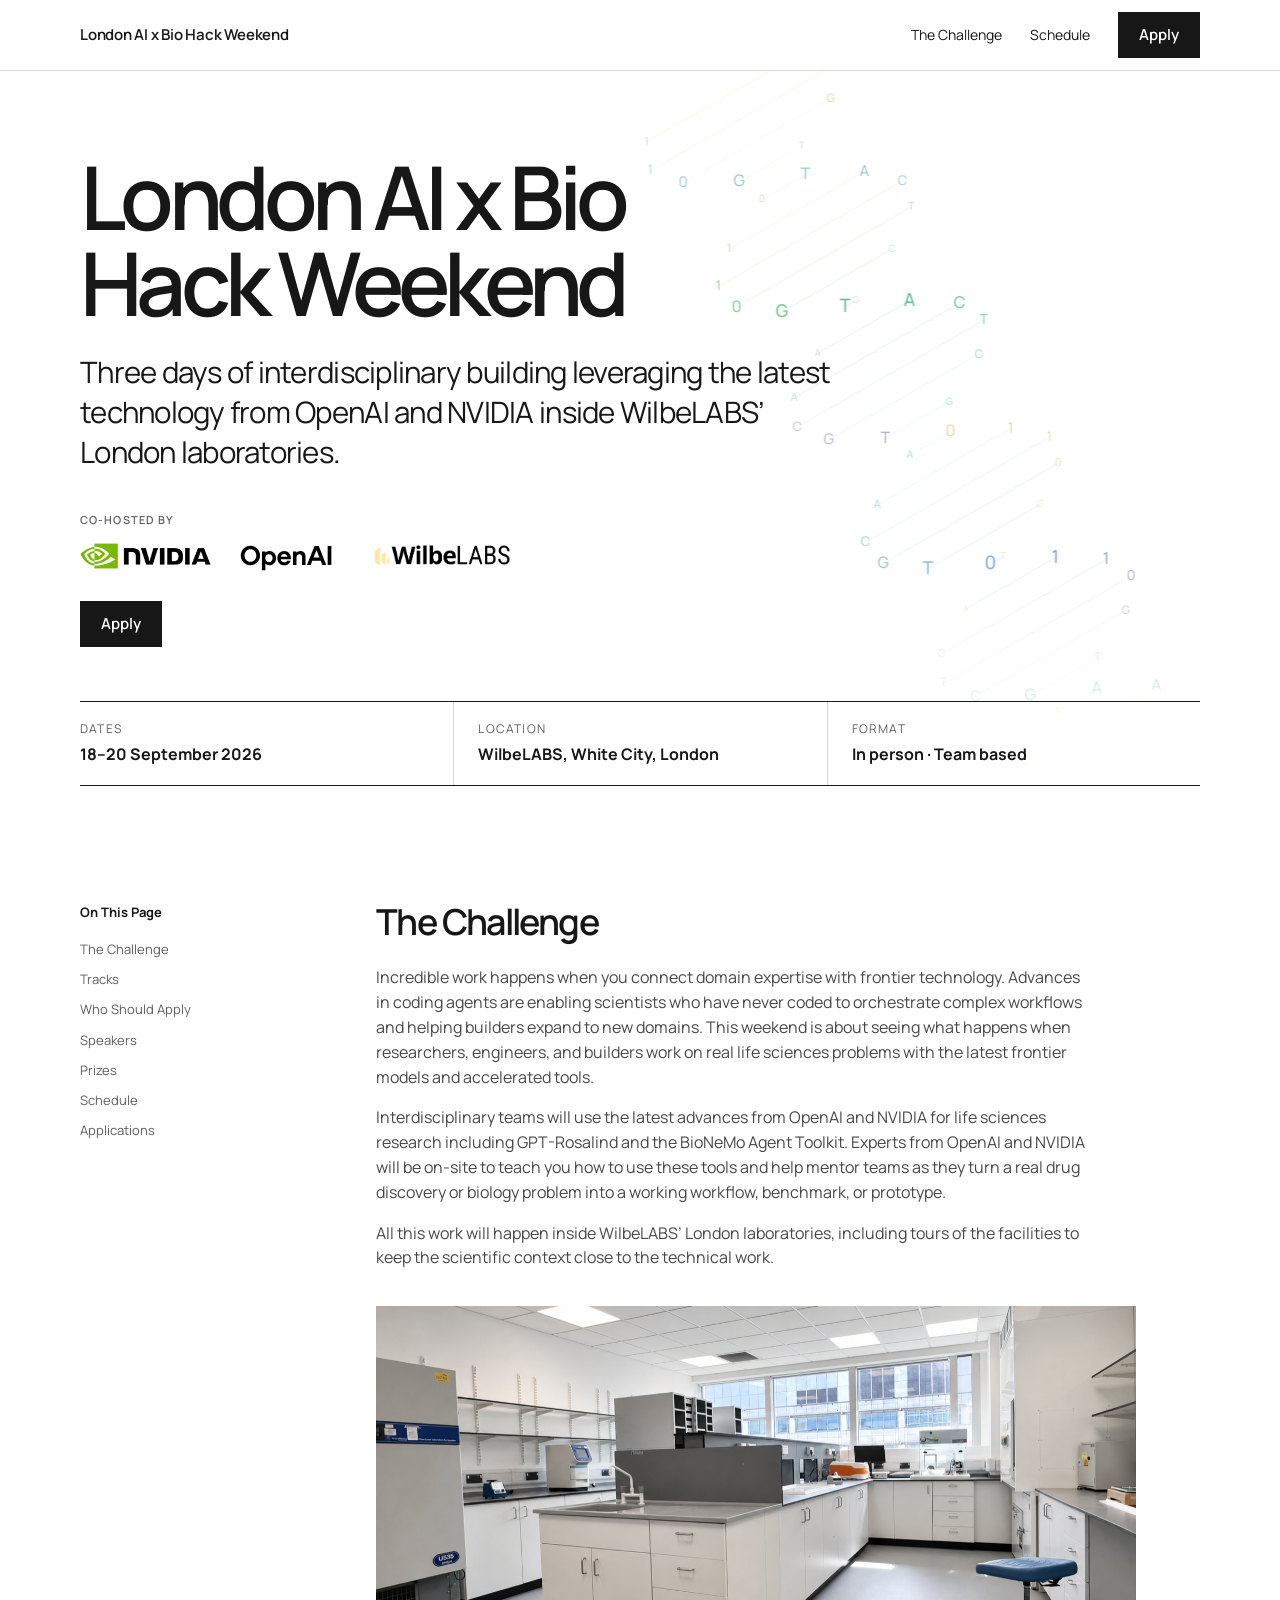
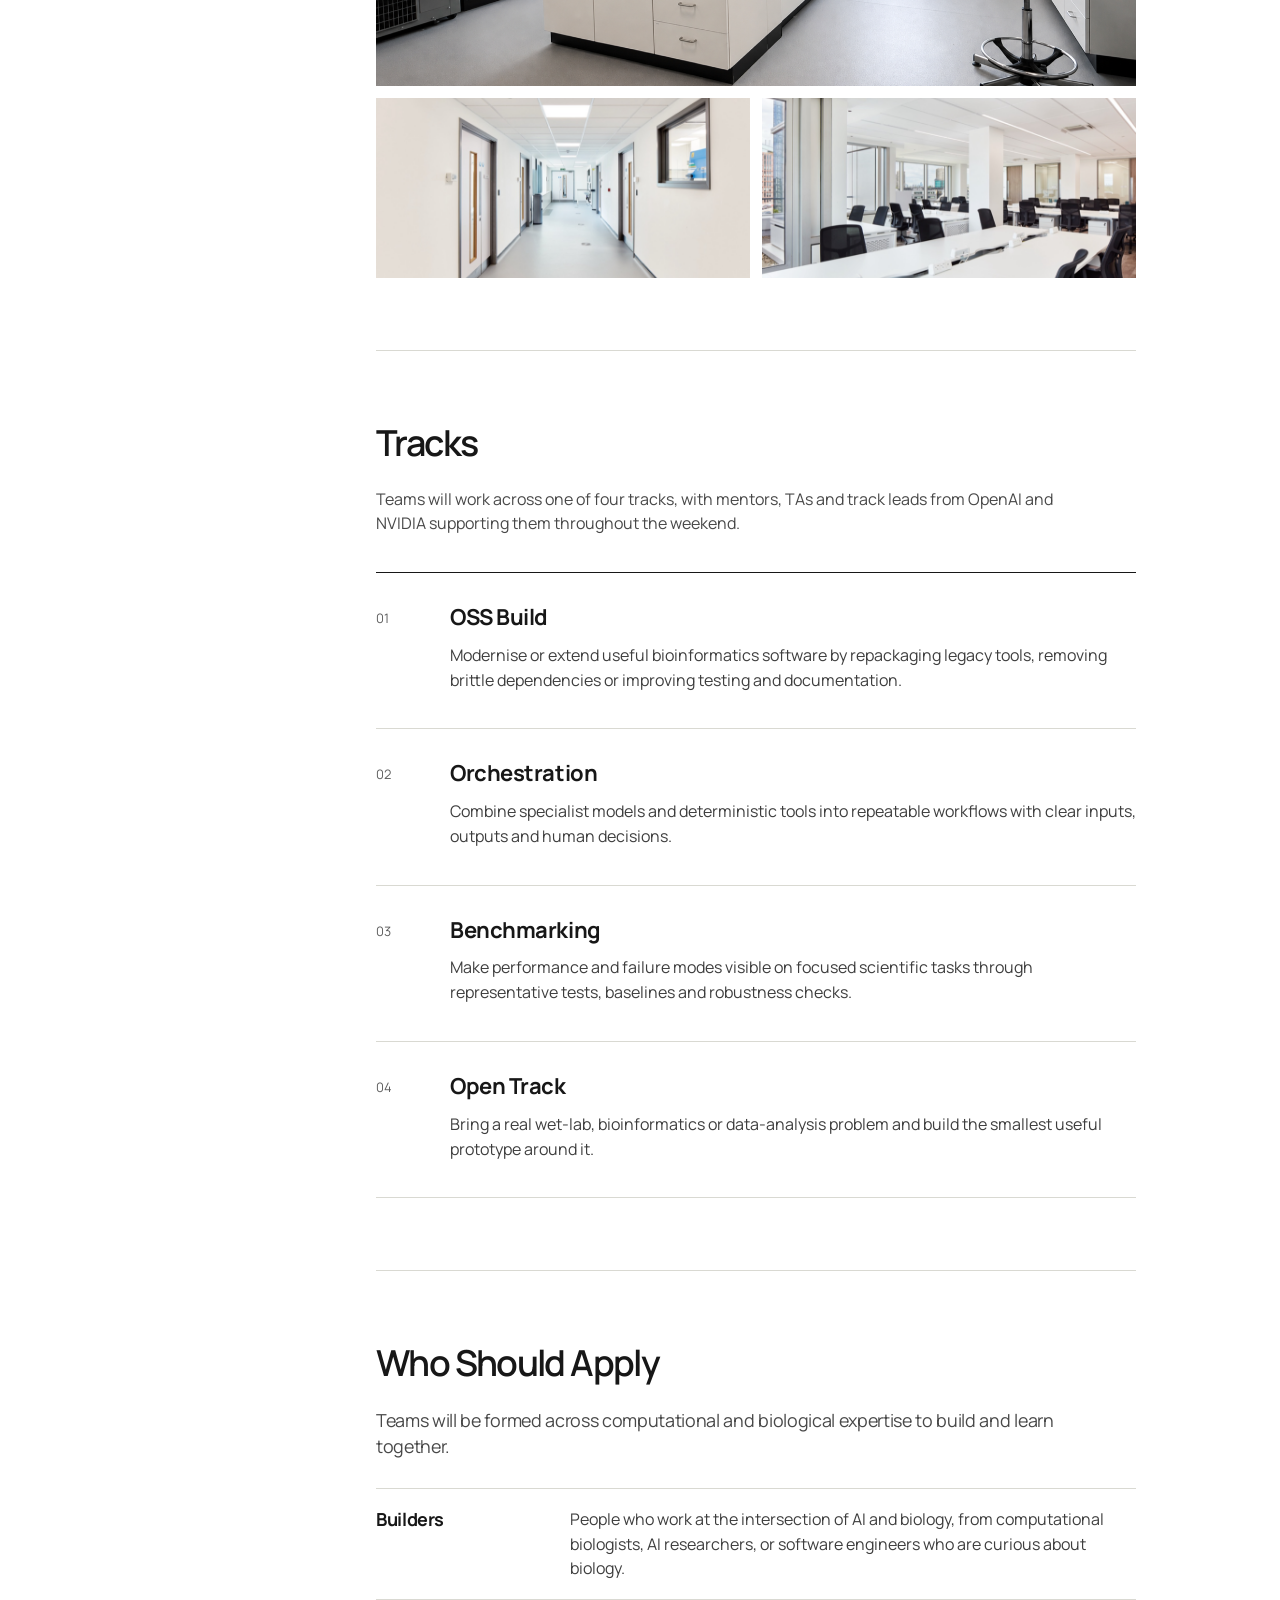
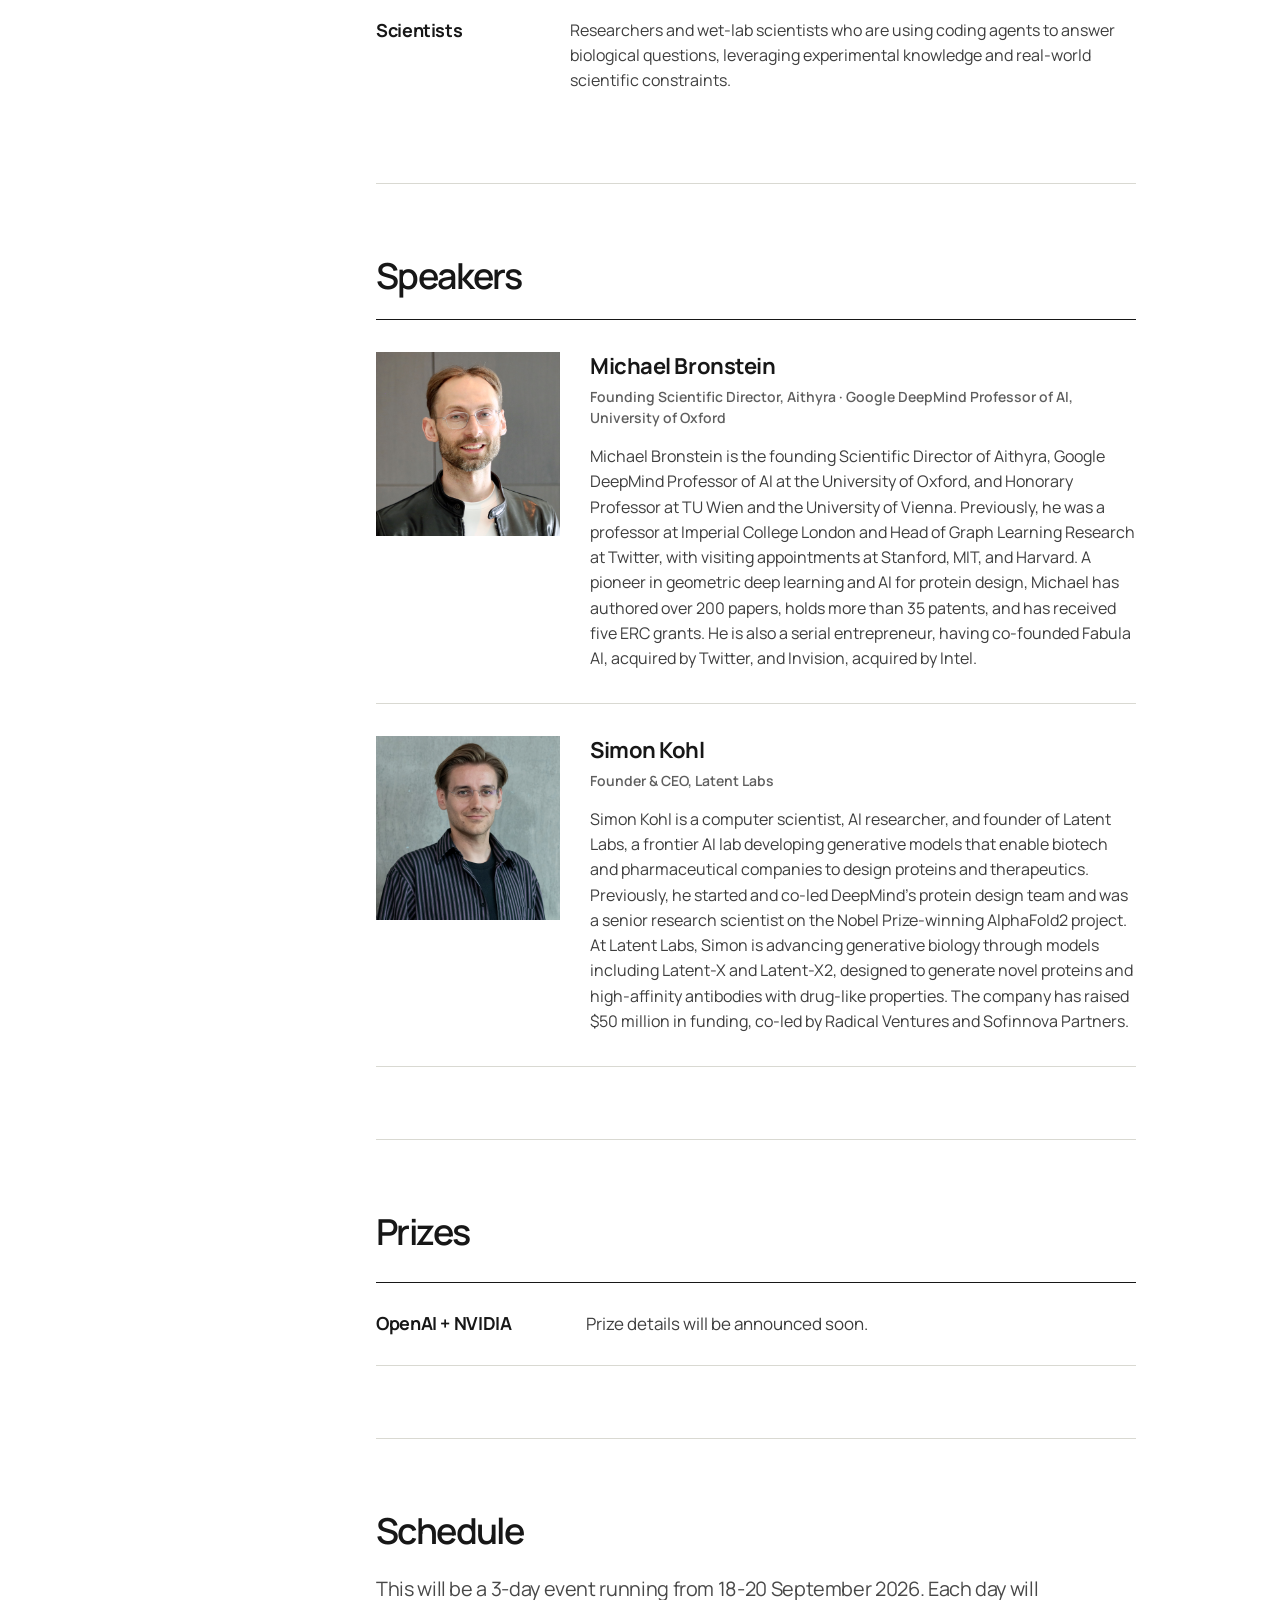
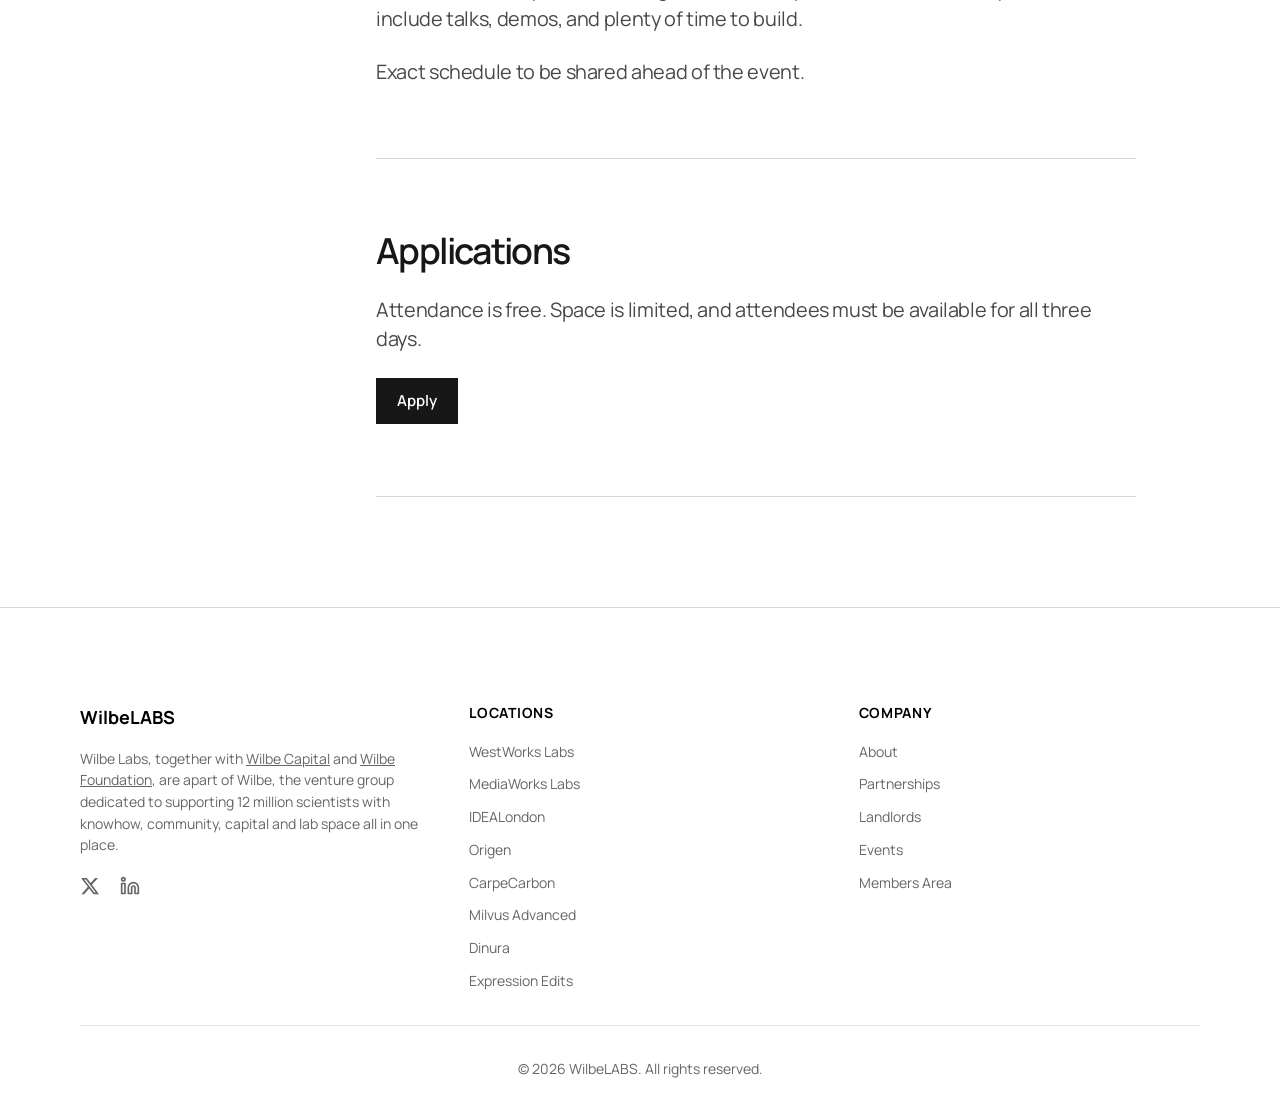
==== commit 23828a4b: "Fix iPhone crash and horizontal overflow Mirrors the fixes now live on wilbelab.com/aibiohack.  Cras" ====
--- a/index.html
+++ b/index.html
@@ -409,9 +409,9 @@
           <div class="lab-continuation" id="lab">
             <p class="body-copy">All this work will happen inside WilbeLABS’ London laboratories, including tours of the facilities to keep the scientific context close to the technical work.</p>
             <div class="photo-grid reveal">
-              <img class="lab-primary" src="assets/lab-benches-bright.png" alt="Wet-lab benches at WilbeLABS">
-              <img src="assets/westworks-lab-corridor.png" alt="Laboratory corridor at WestWorks Labs">
-              <img src="assets/westworks-workspace.png" alt="Workspace at WestWorks Labs">
+              <img class="lab-primary" src="assets/lab-benches-bright.png" alt="Wet-lab benches at WilbeLABS" loading="lazy" decoding="async">
+              <img src="assets/westworks-lab-corridor.png" alt="Laboratory corridor at WestWorks Labs" loading="lazy" decoding="async">
+              <img src="assets/westworks-workspace.png" alt="Workspace at WestWorks Labs" loading="lazy" decoding="async">
             </div>
           </div>
         </section>
@@ -470,7 +470,7 @@
           <h2>Speakers</h2>
           <div class="speaker-list">
             <article class="speaker">
-              <img class="speaker-photo speaker-photo-michael" src="assets/michael-bronstein.png" alt="Michael Bronstein">
+              <img class="speaker-photo speaker-photo-michael" src="assets/michael-bronstein.png" alt="Michael Bronstein" loading="lazy" decoding="async">
               <div>
                 <h3>Michael Bronstein</h3>
                 <p class="speaker-role">Founding Scientific Director, Aithyra · Google DeepMind Professor of AI, University of Oxford</p>
@@ -478,7 +478,7 @@
               </div>
             </article>
             <article class="speaker">
-              <img class="speaker-photo speaker-photo-simon" src="assets/simon-kohl.png" alt="Simon Kohl">
+              <img class="speaker-photo speaker-photo-simon" src="assets/simon-kohl.png" alt="Simon Kohl" loading="lazy" decoding="async">
               <div>
                 <h3>Simon Kohl</h3>
                 <p class="speaker-role">Founder &amp; CEO, Latent Labs</p>
--- a/assets/final-helix.css
+++ b/assets/final-helix.css
@@ -1,4 +1,7 @@
 .funky-demo .sequence-bg {
+  /* display:none, not just opacity:0 — at right:-6vw it still generated
+     horizontal overflow while invisible. */
+  display: none;
   opacity: 0;
   animation: none;
 }
@@ -105,8 +108,12 @@
   .helix-size-tall .sequence-canvas {
     top: 72px;
     left: auto;
-    right: -16vw;
-    width: 104vw;
+    /* Was right:-16vw / width:104vw per the V2 reference. The canvas is
+       position:absolute with no positioned ancestor, so its containing block is
+       the ICB — it escapes body{overflow-x:hidden} and pushed the document to
+       ~116vw, which is why iOS showed dead space to the right when pinched out. */
+    right: 0;
+    width: 100vw;
     height: 720px;
     transform: none;
     opacity: .86;
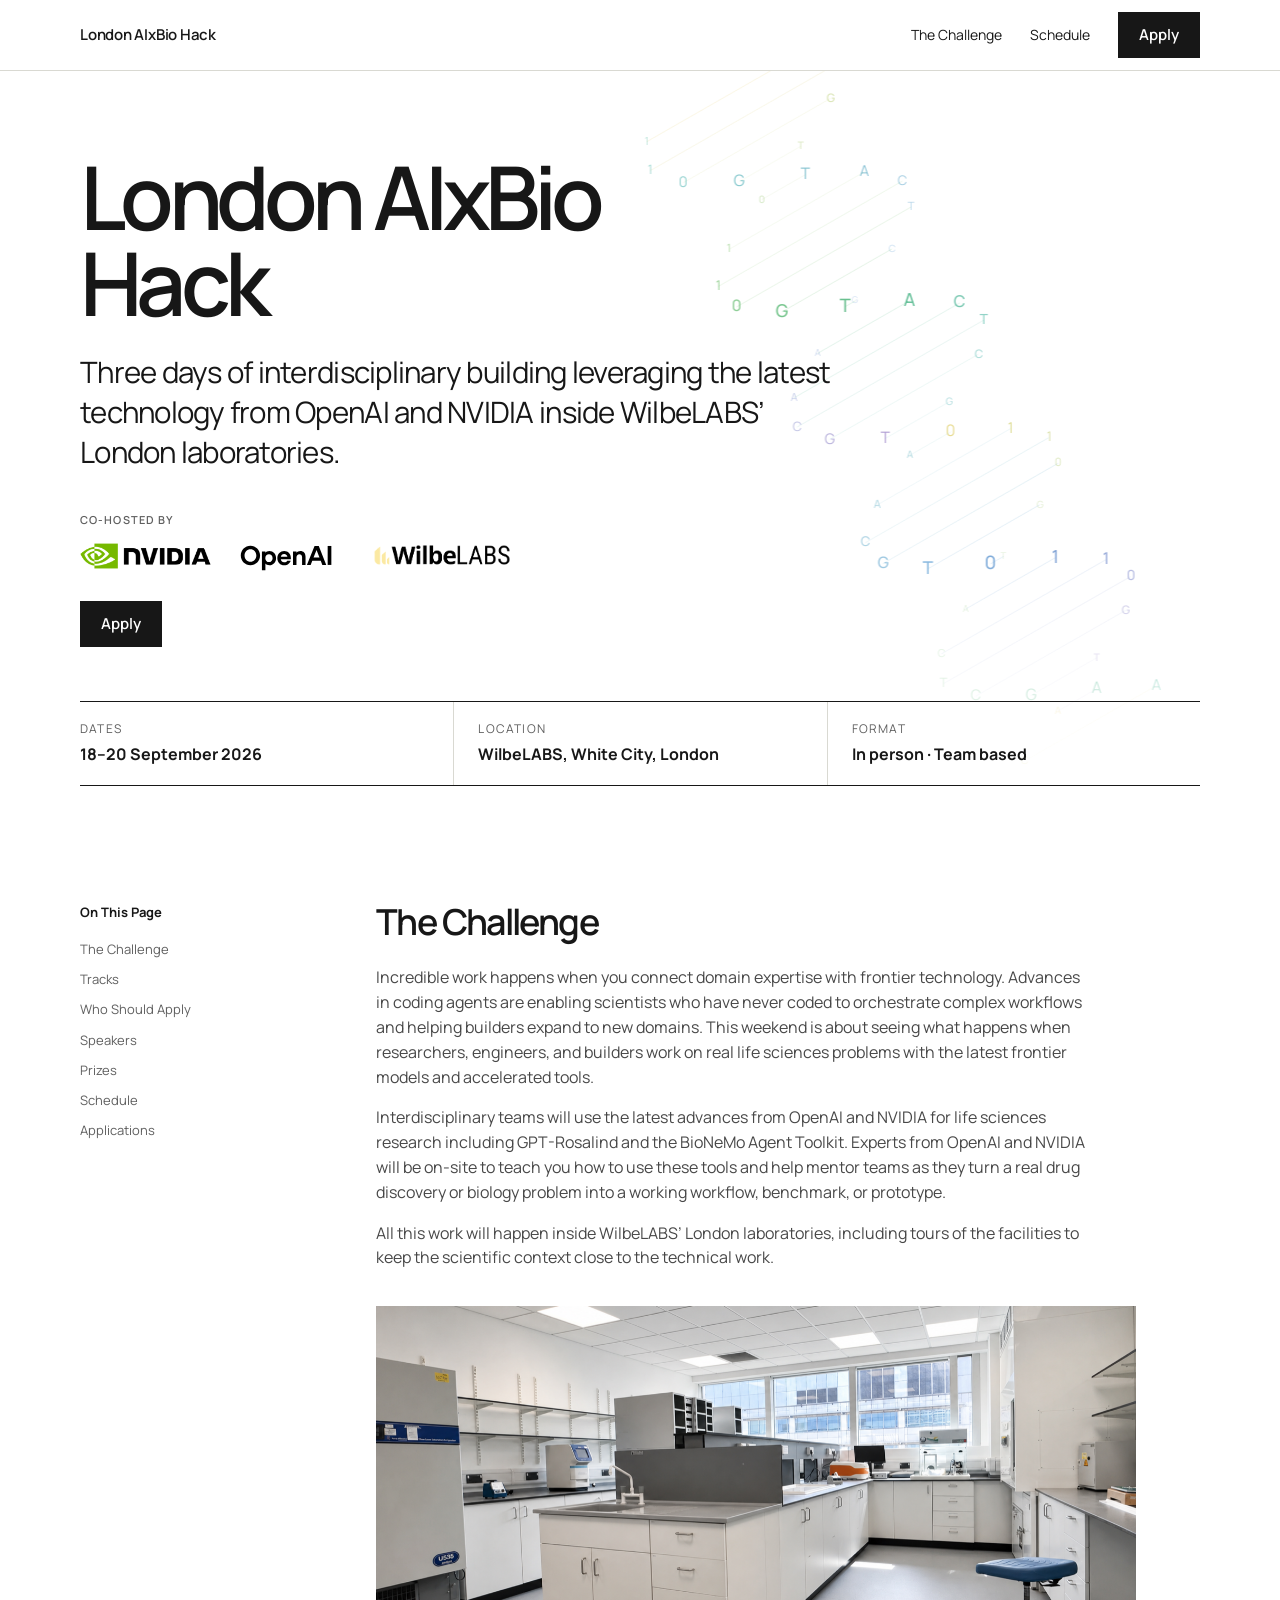
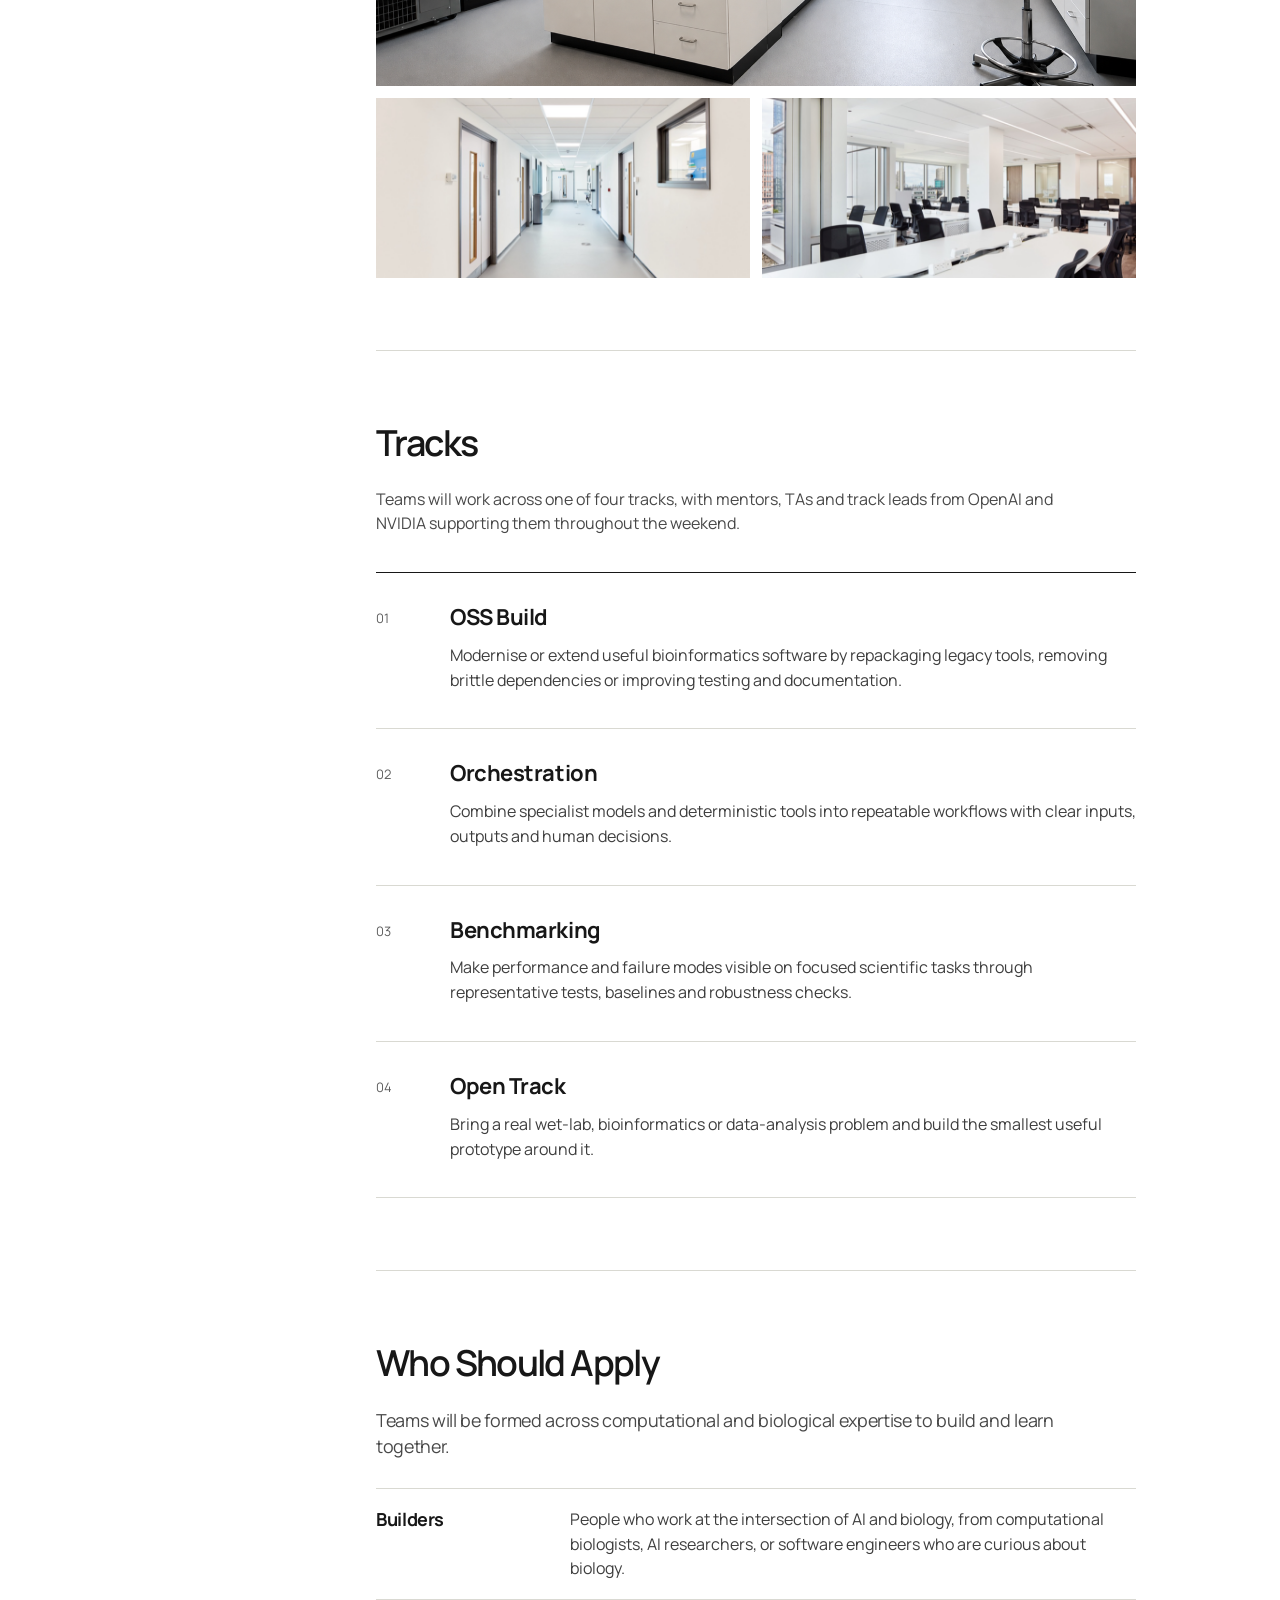
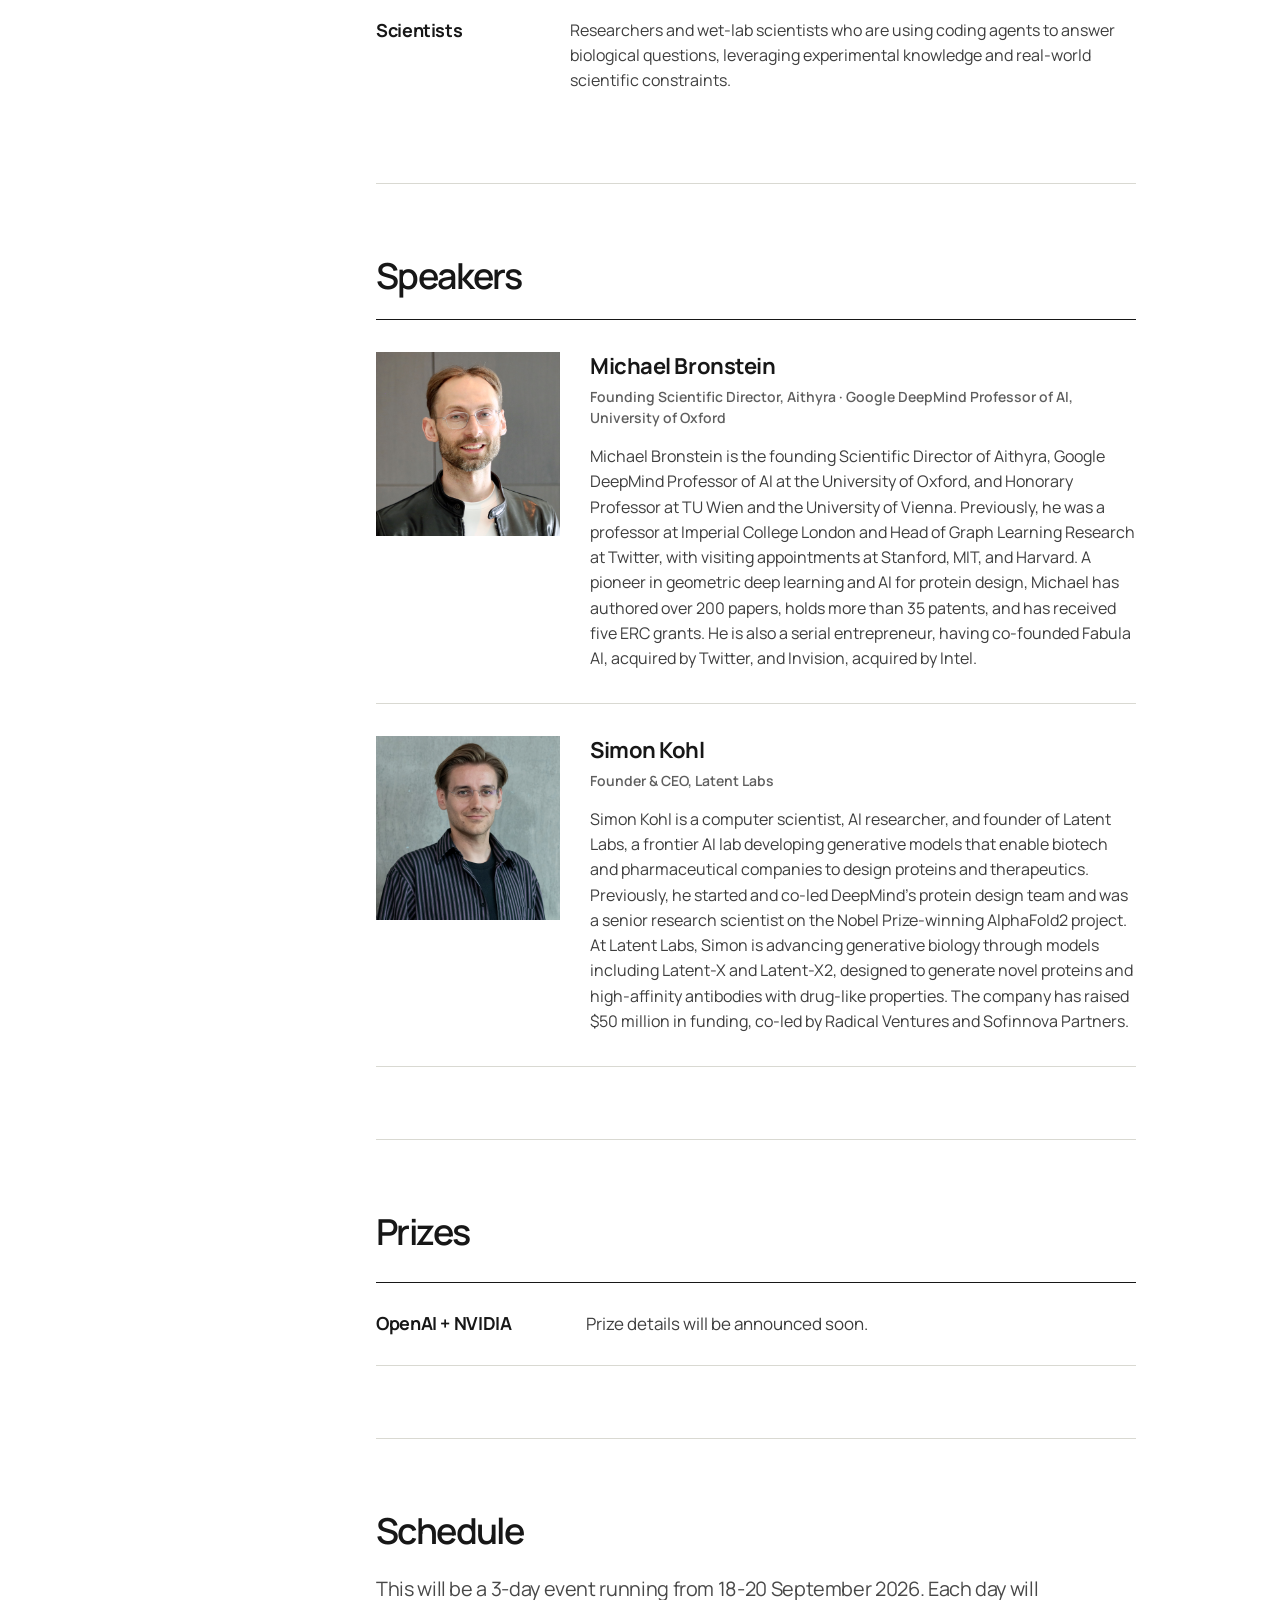
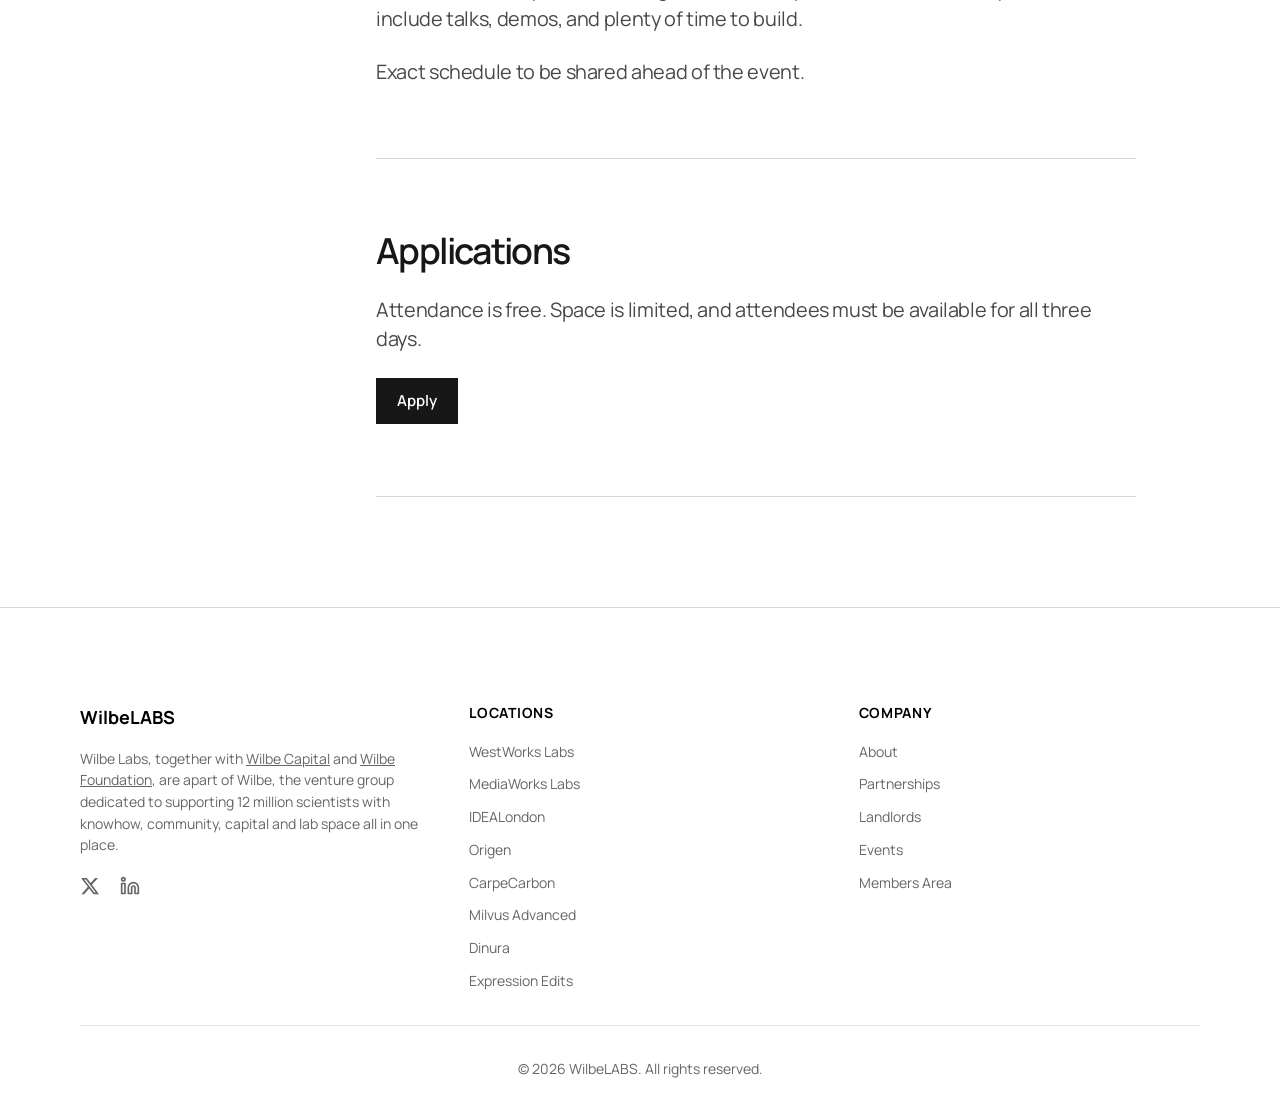
==== commit 6ee1ef0b: "Rename event to London AIxBio Hack" ====
--- a/index.html
+++ b/index.html
@@ -3,8 +3,8 @@
 <head>
   <meta charset="utf-8">
   <meta name="viewport" content="width=device-width, initial-scale=1">
-  <meta name="description" content="London AI x Bio Hack Weekend at WilbeLABS, White City, 18–20 September 2026.">
-  <title>London AI x Bio Hack Weekend</title>
+  <meta name="description" content="London AIxBio Hack at WilbeLABS, White City, 18–20 September 2026.">
+  <title>London AIxBio Hack</title>
   <script>document.documentElement.classList.add('js');</script>
   <link rel="preconnect" href="https://fonts.googleapis.com">
   <link rel="preconnect" href="https://fonts.gstatic.com" crossorigin>
@@ -358,7 +358,7 @@
 1 1 0 0 C G T A 0 1 0 1 G A C T 1 0 1 0</div>
   <header class="topbar">
     <div class="wrap topbar-inner">
-      <a class="brand" href="#top">London AI x Bio Hack Weekend</a>
+      <a class="brand" href="#top">London AIxBio Hack</a>
       <nav class="nav" aria-label="Main navigation">
         <a href="#about">The Challenge</a>
         <a href="#programme">Schedule</a>
@@ -370,7 +370,7 @@
   <main id="top">
     <section class="hero">
       <div class="wrap reveal">
-        <h1><span class="title-line">London AI x Bio</span><span class="title-line">Hack Weekend</span></h1>
+        <h1><span class="title-line">London AIxBio</span><span class="title-line">Hack</span></h1>
         <p class="standfirst">Three days of interdisciplinary building leveraging the latest technology from OpenAI and NVIDIA inside WilbeLABS’ London laboratories.</p>
         <div class="cohosts" aria-label="Event co-hosts">
           <p class="cohosts-label">Co-hosted by</p>
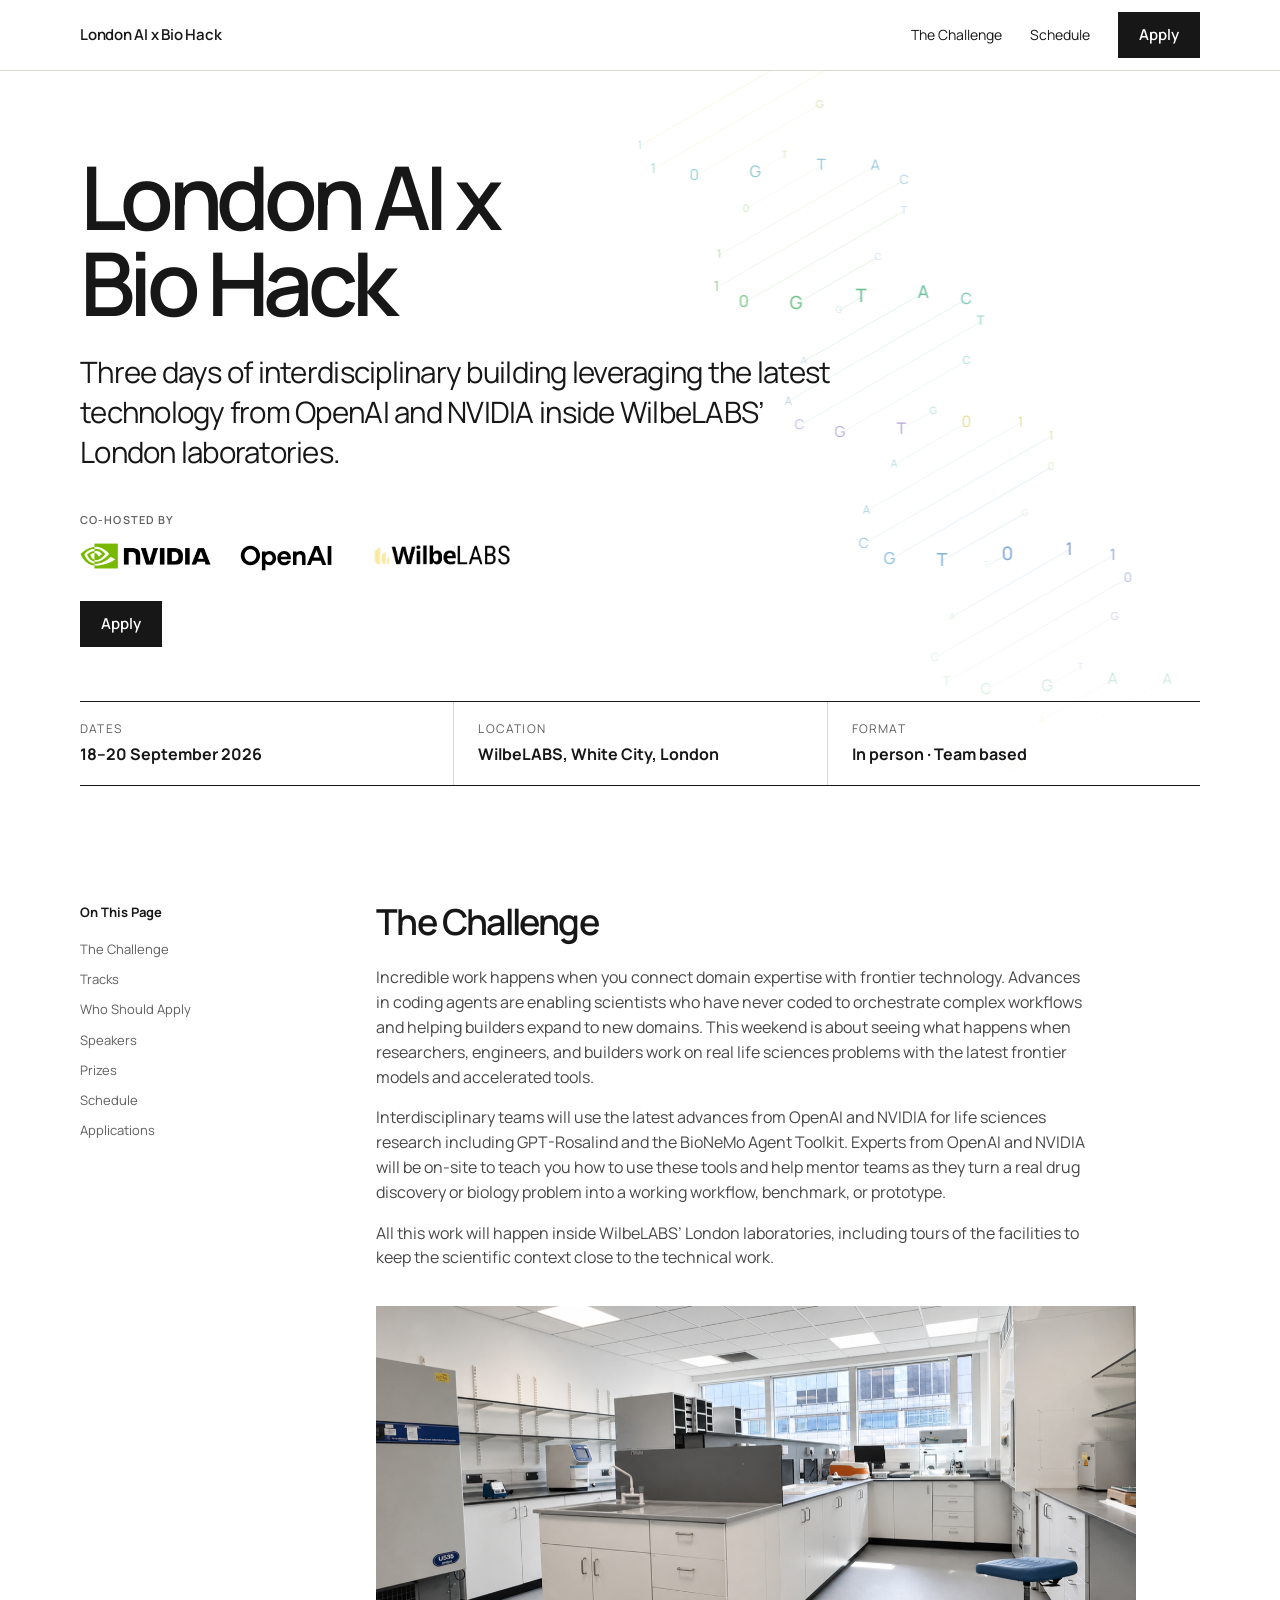
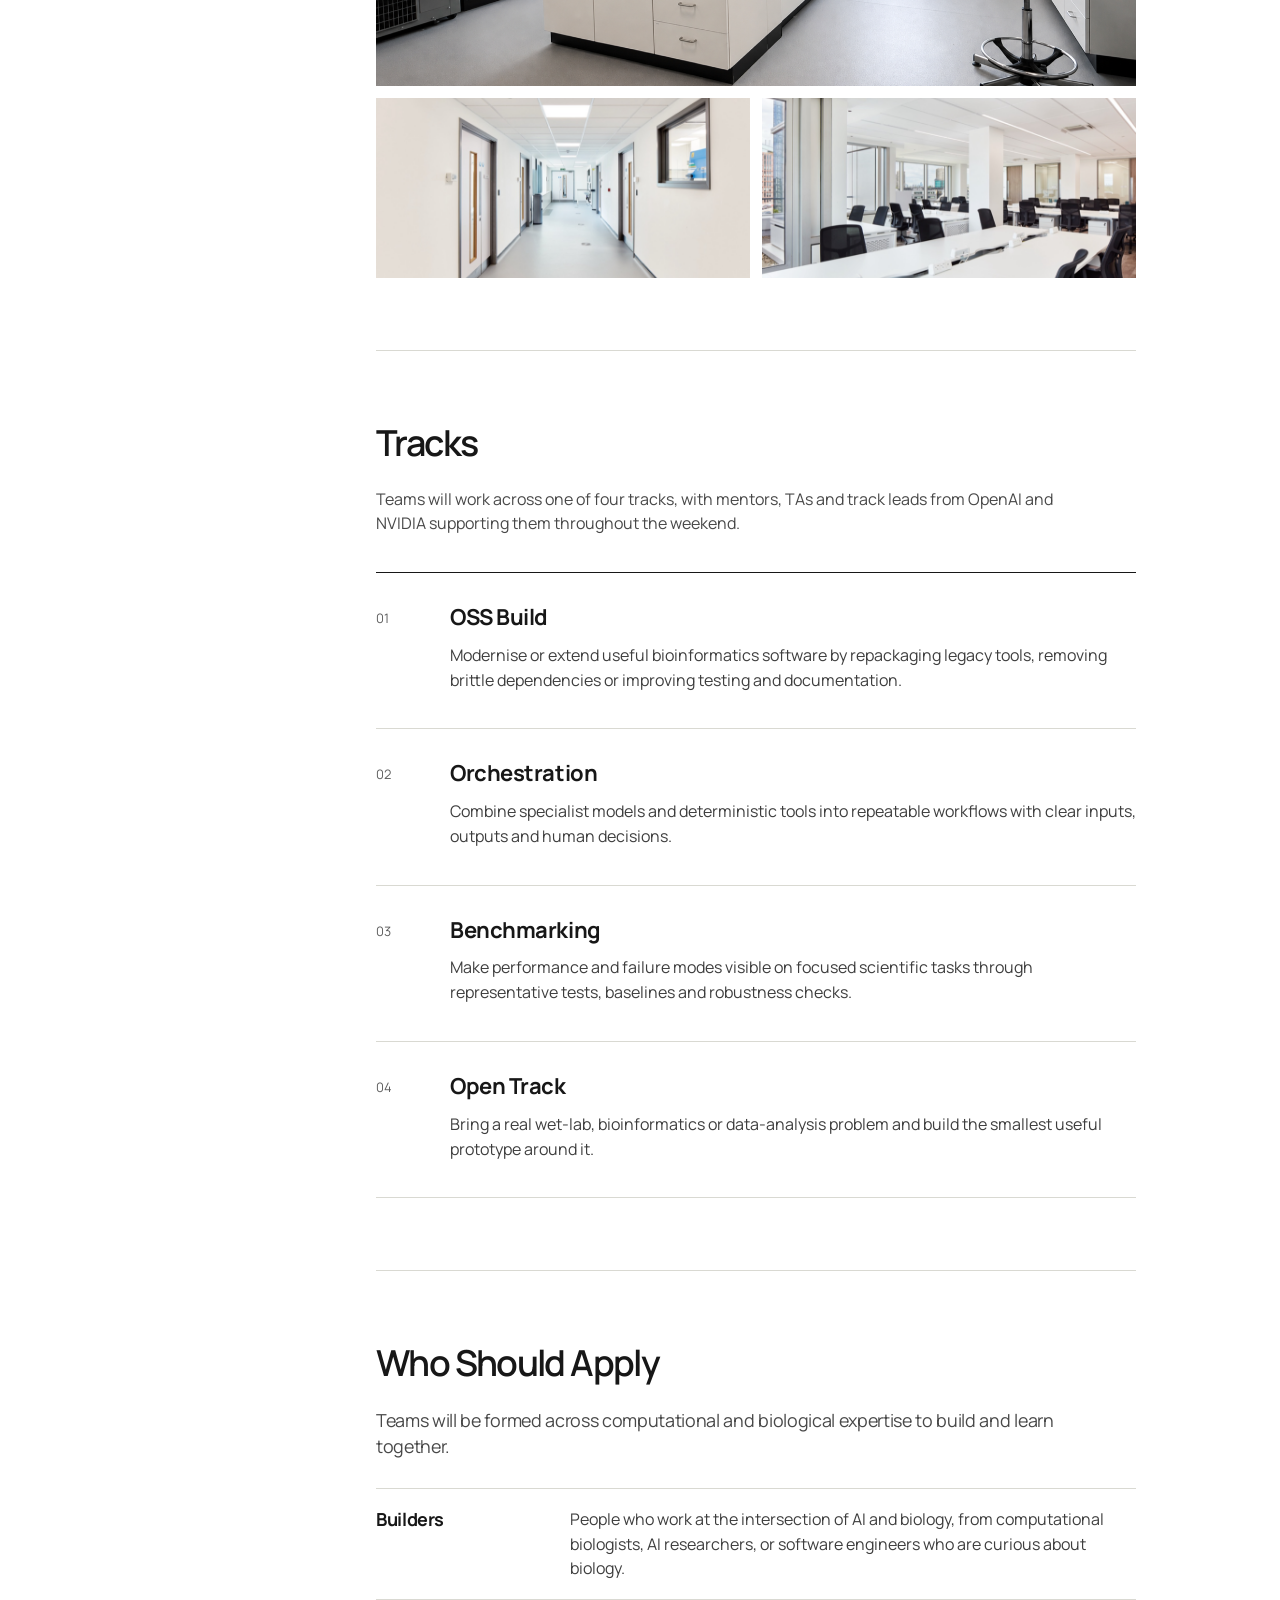
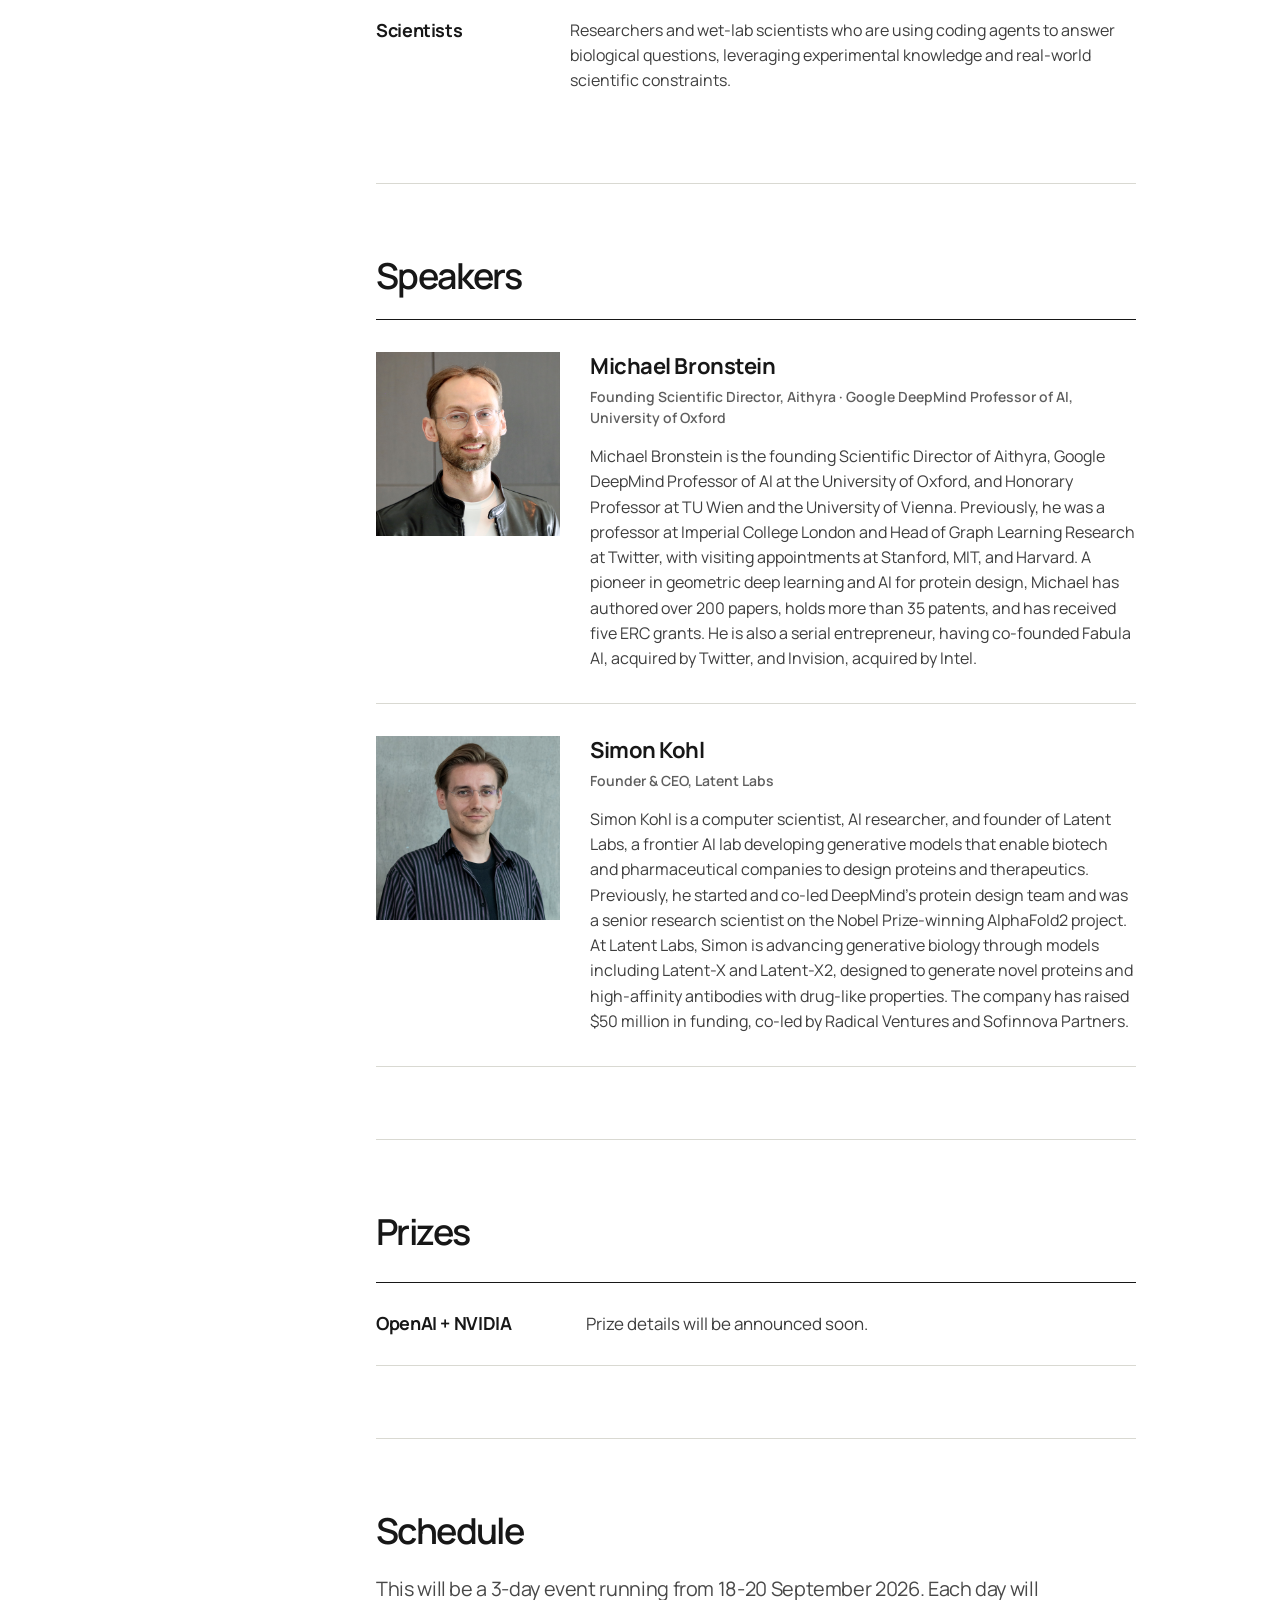
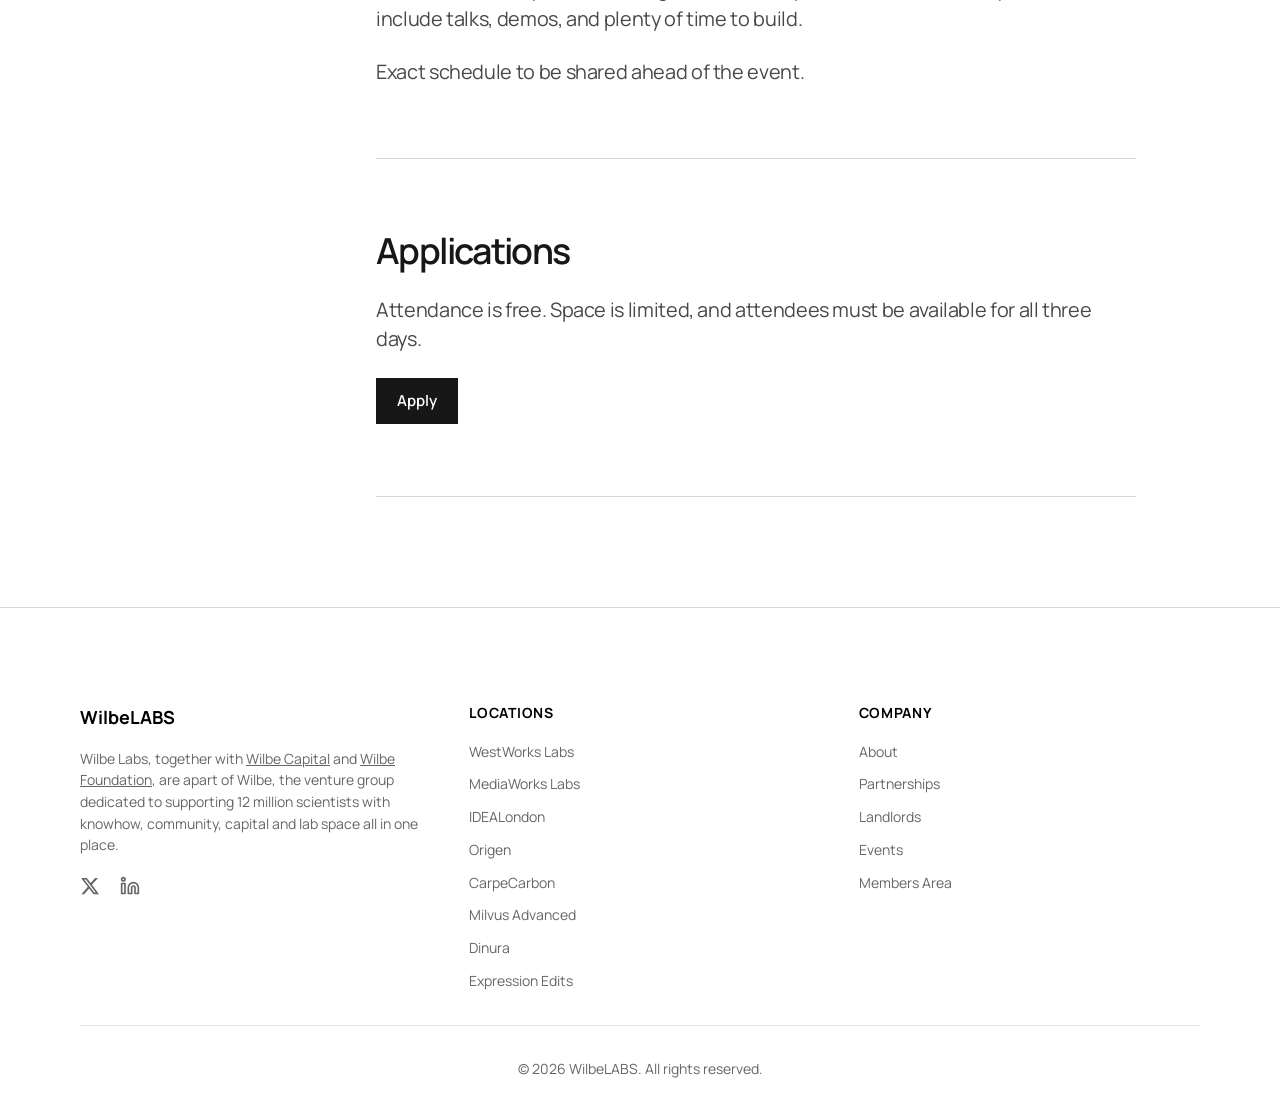
==== commit f6e30dc5: "Rename event to "London AI x Bio Hack" Mirrors wilbelab.com/aibiohack. Drops "Weekend" from the titl" ====
--- a/index.html
+++ b/index.html
@@ -3,8 +3,8 @@
 <head>
   <meta charset="utf-8">
   <meta name="viewport" content="width=device-width, initial-scale=1">
-  <meta name="description" content="London AIxBio Hack at WilbeLABS, White City, 18–20 September 2026.">
-  <title>London AIxBio Hack</title>
+  <meta name="description" content="London AI x Bio Hack at WilbeLABS, White City, 18–20 September 2026.">
+  <title>London AI x Bio Hack</title>
   <script>document.documentElement.classList.add('js');</script>
   <link rel="preconnect" href="https://fonts.googleapis.com">
   <link rel="preconnect" href="https://fonts.gstatic.com" crossorigin>
@@ -358,7 +358,7 @@
 1 1 0 0 C G T A 0 1 0 1 G A C T 1 0 1 0</div>
   <header class="topbar">
     <div class="wrap topbar-inner">
-      <a class="brand" href="#top">London AIxBio Hack</a>
+      <a class="brand" href="#top">London AI x Bio Hack</a>
       <nav class="nav" aria-label="Main navigation">
         <a href="#about">The Challenge</a>
         <a href="#programme">Schedule</a>
@@ -370,7 +370,7 @@
   <main id="top">
     <section class="hero">
       <div class="wrap reveal">
-        <h1><span class="title-line">London AIxBio</span><span class="title-line">Hack</span></h1>
+        <h1><span class="title-line">London AI x</span><span class="title-line">Bio Hack</span></h1>
         <p class="standfirst">Three days of interdisciplinary building leveraging the latest technology from OpenAI and NVIDIA inside WilbeLABS’ London laboratories.</p>
         <div class="cohosts" aria-label="Event co-hosts">
           <p class="cohosts-label">Co-hosted by</p>
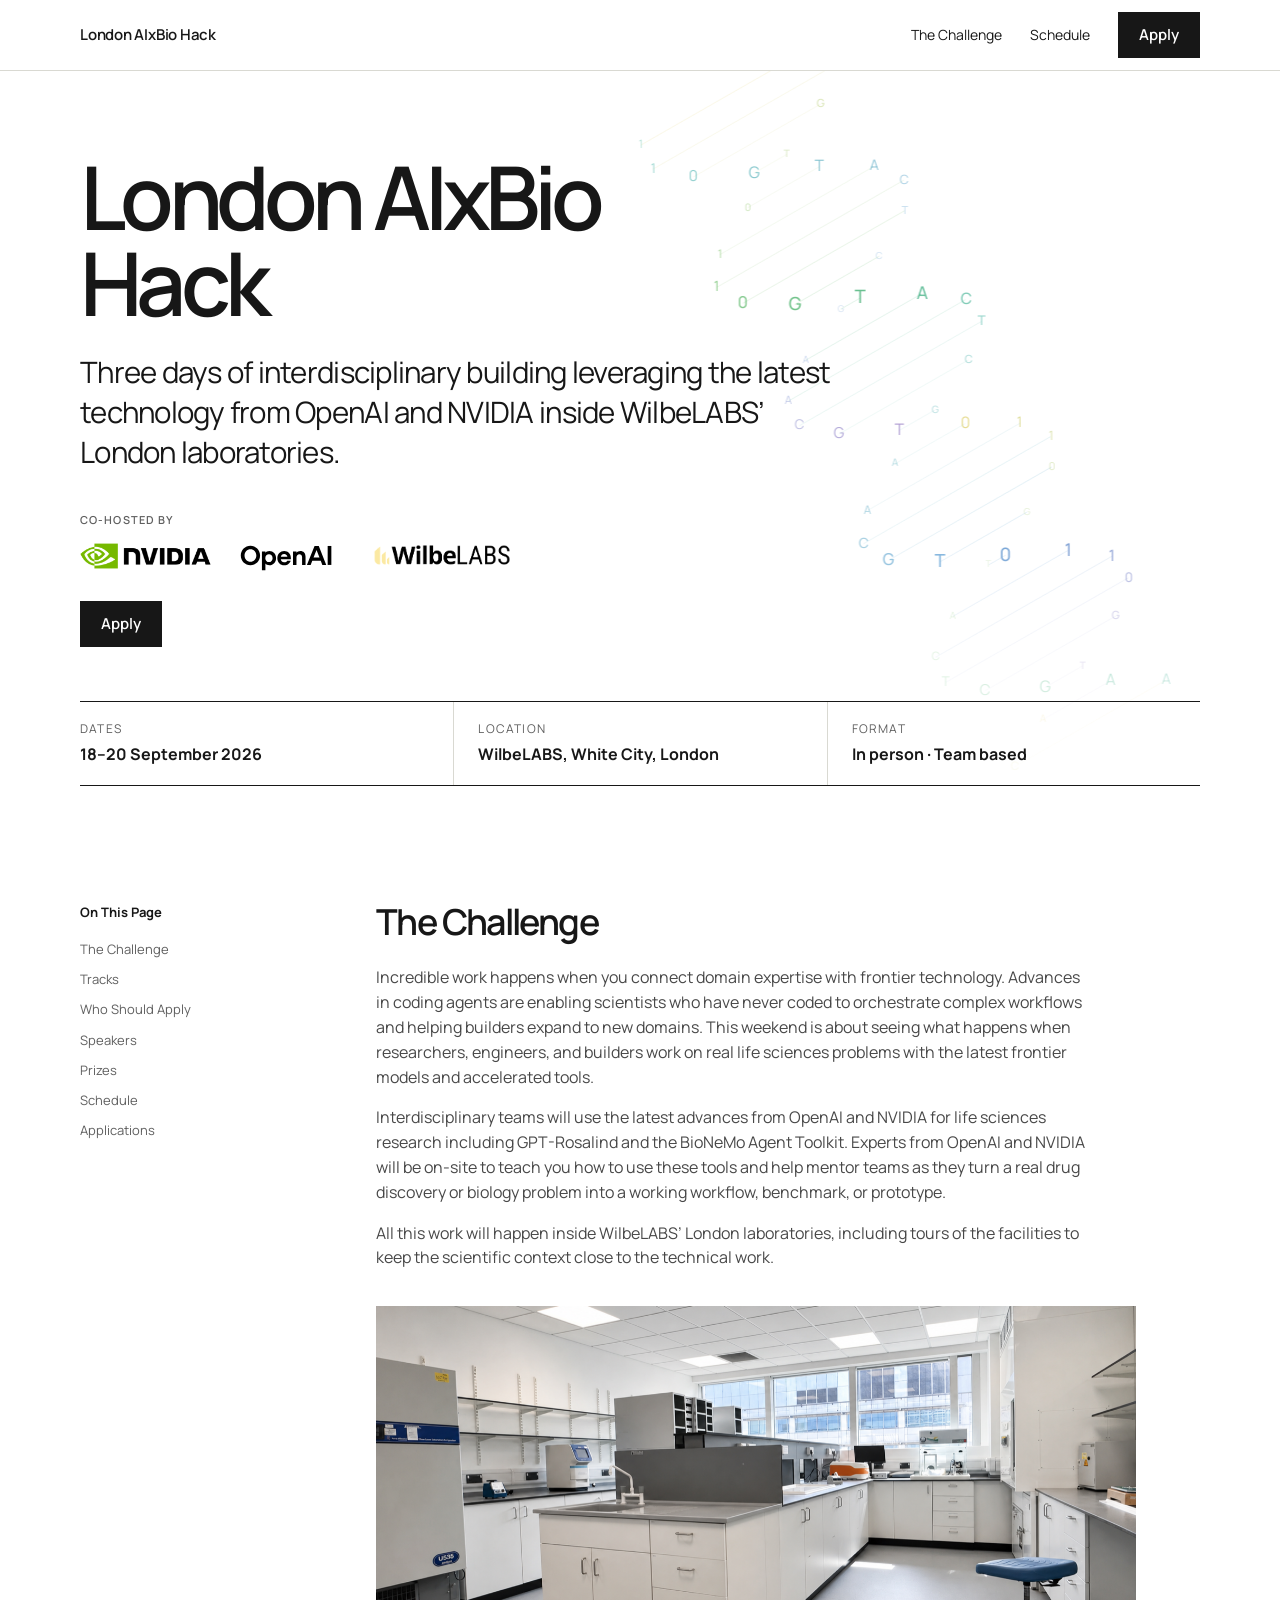
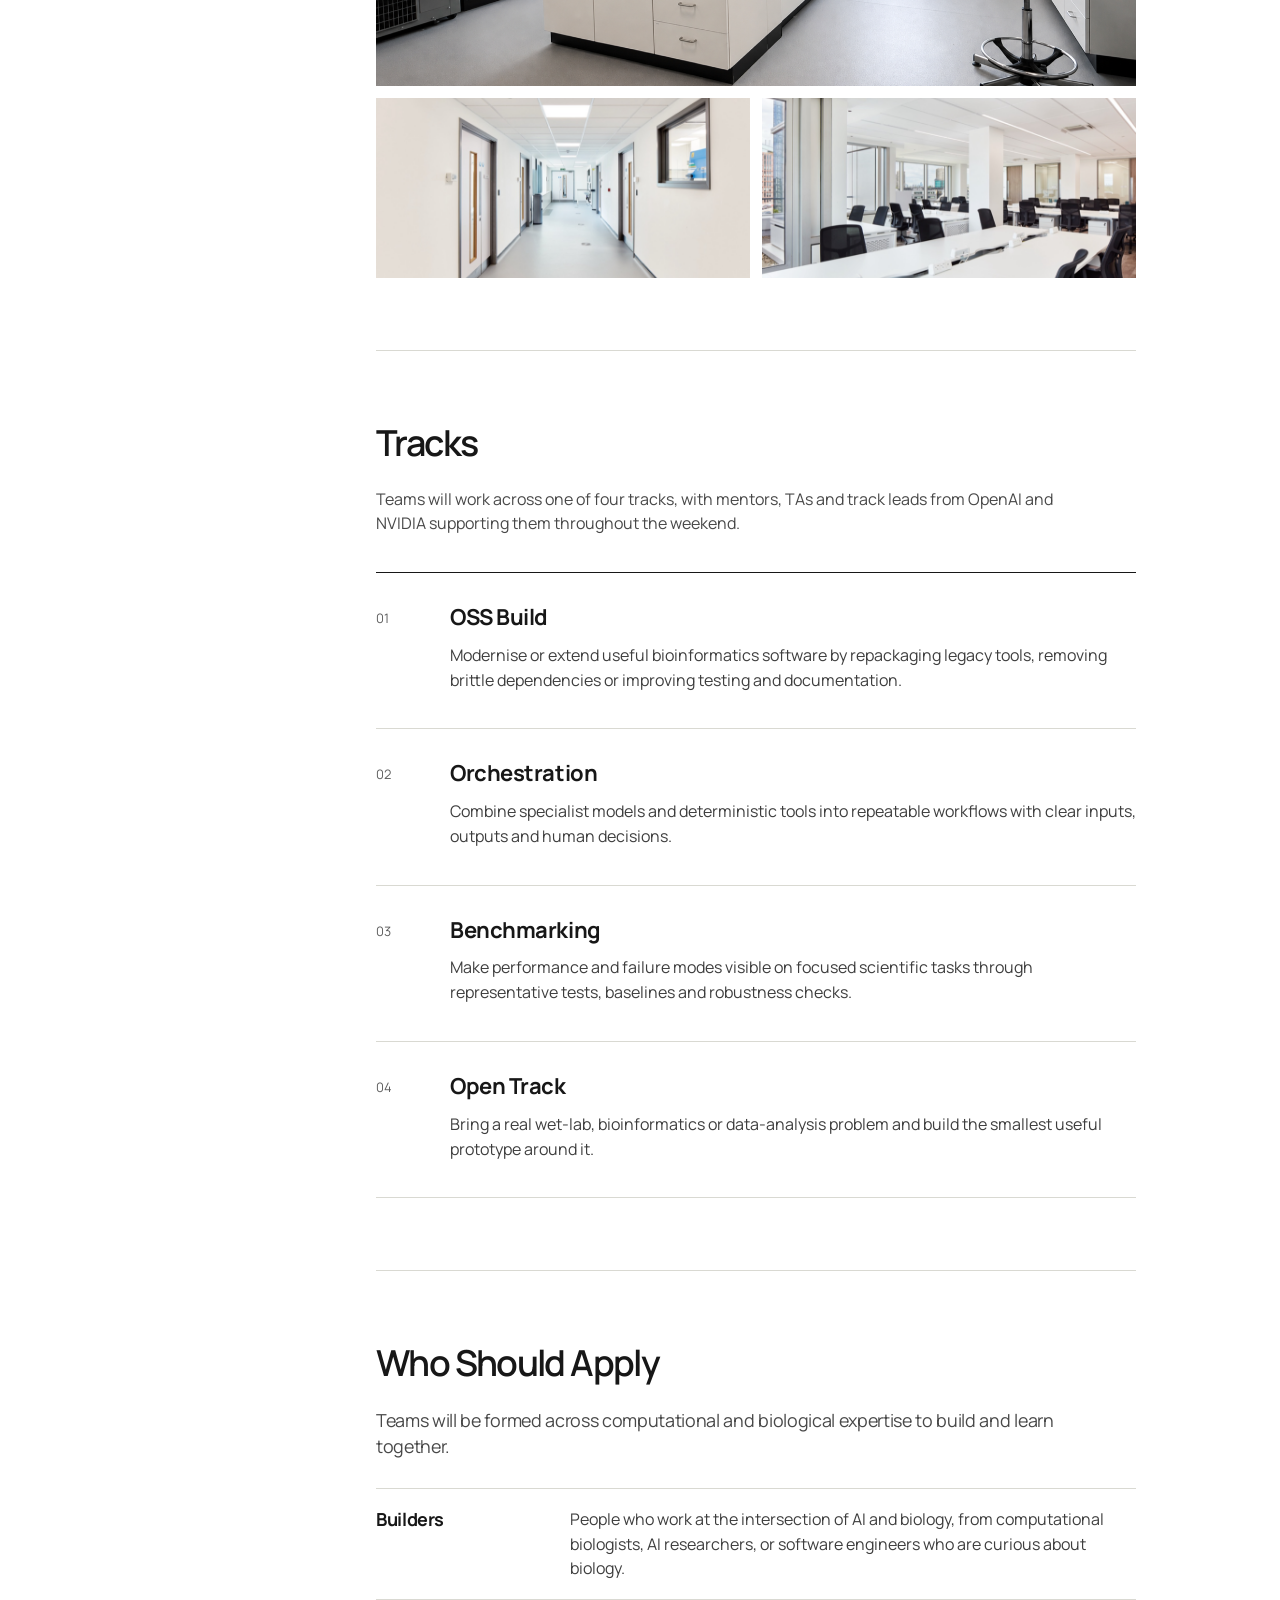
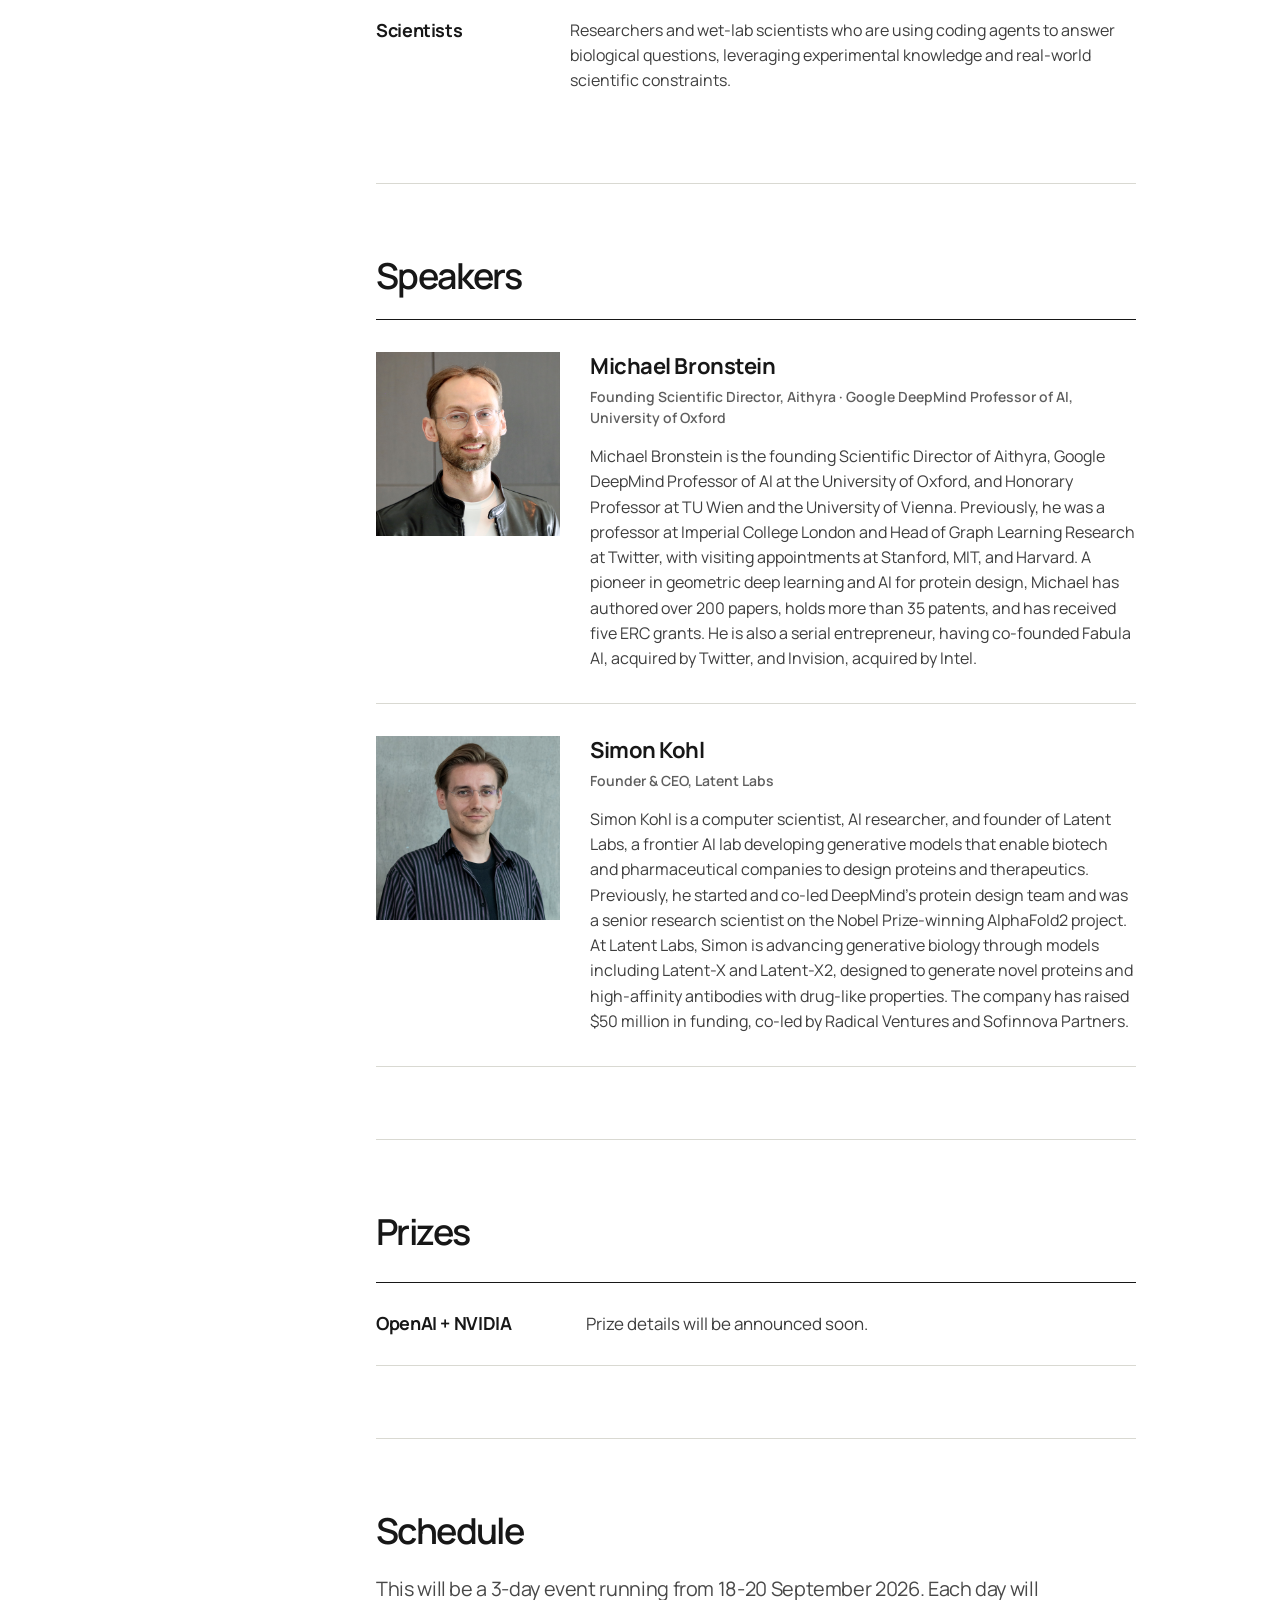
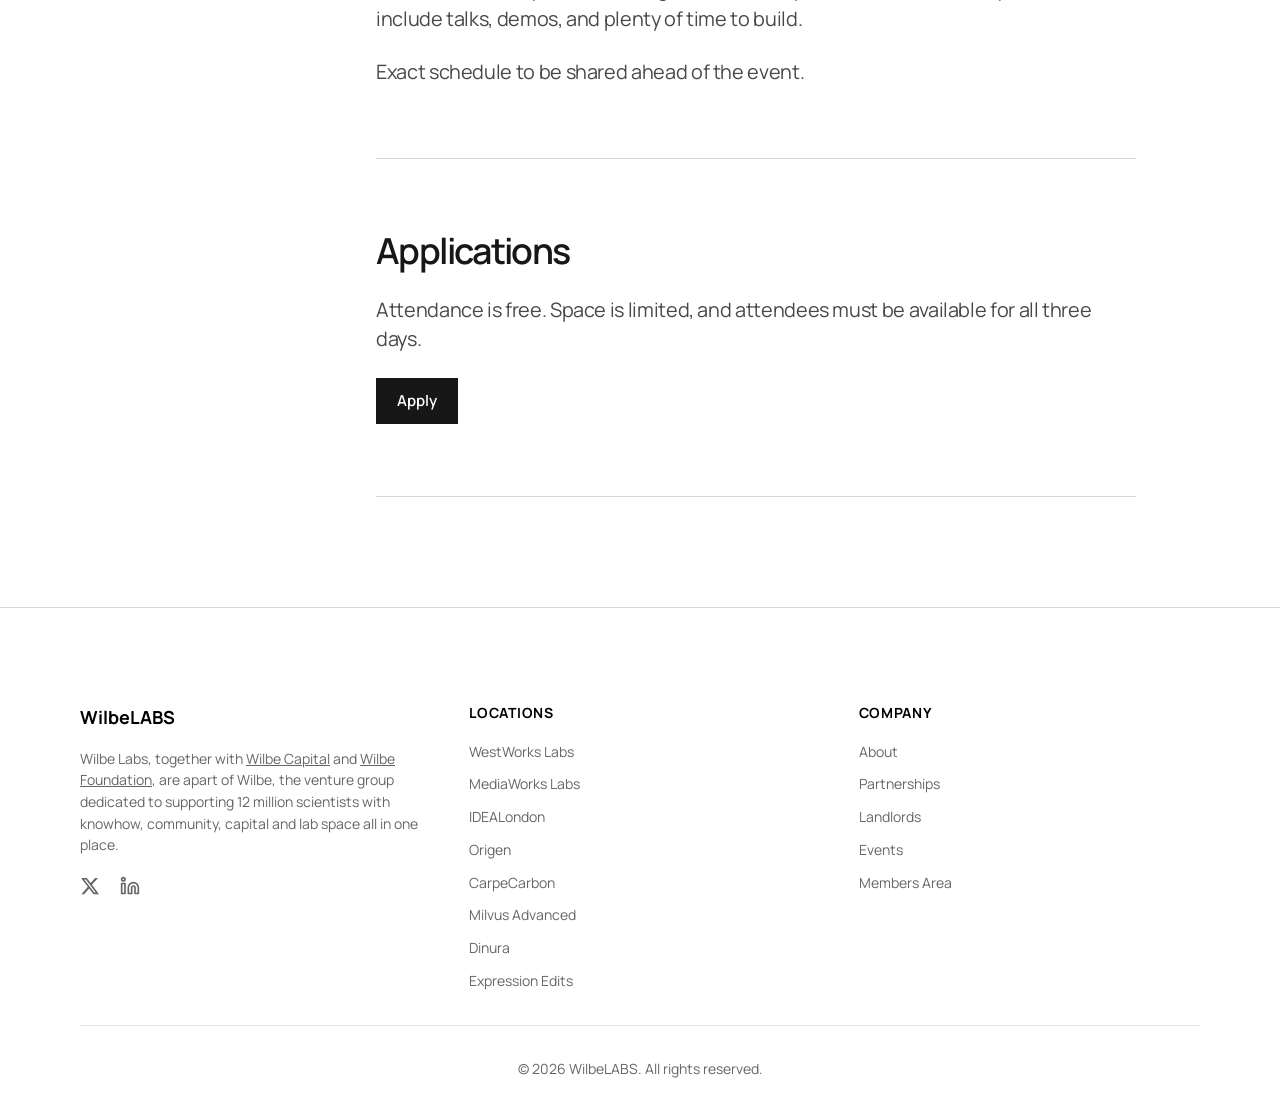
==== commit da8fc98c: "Set event name to "London AIxBio Hack" Mirrors wilbelab.com/aibiohack. AIxBio as a single token (no " ====
--- a/index.html
+++ b/index.html
@@ -3,8 +3,8 @@
 <head>
   <meta charset="utf-8">
   <meta name="viewport" content="width=device-width, initial-scale=1">
-  <meta name="description" content="London AI x Bio Hack at WilbeLABS, White City, 18–20 September 2026.">
-  <title>London AI x Bio Hack</title>
+  <meta name="description" content="London AIxBio Hack at WilbeLABS, White City, 18–20 September 2026.">
+  <title>London AIxBio Hack</title>
   <script>document.documentElement.classList.add('js');</script>
   <link rel="preconnect" href="https://fonts.googleapis.com">
   <link rel="preconnect" href="https://fonts.gstatic.com" crossorigin>
@@ -358,7 +358,7 @@
 1 1 0 0 C G T A 0 1 0 1 G A C T 1 0 1 0</div>
   <header class="topbar">
     <div class="wrap topbar-inner">
-      <a class="brand" href="#top">London AI x Bio Hack</a>
+      <a class="brand" href="#top">London AIxBio Hack</a>
       <nav class="nav" aria-label="Main navigation">
         <a href="#about">The Challenge</a>
         <a href="#programme">Schedule</a>
@@ -370,7 +370,7 @@
   <main id="top">
     <section class="hero">
       <div class="wrap reveal">
-        <h1><span class="title-line">London AI x</span><span class="title-line">Bio Hack</span></h1>
+        <h1><span class="title-line">London AIxBio</span><span class="title-line">Hack</span></h1>
         <p class="standfirst">Three days of interdisciplinary building leveraging the latest technology from OpenAI and NVIDIA inside WilbeLABS’ London laboratories.</p>
         <div class="cohosts" aria-label="Event co-hosts">
           <p class="cohosts-label">Co-hosted by</p>
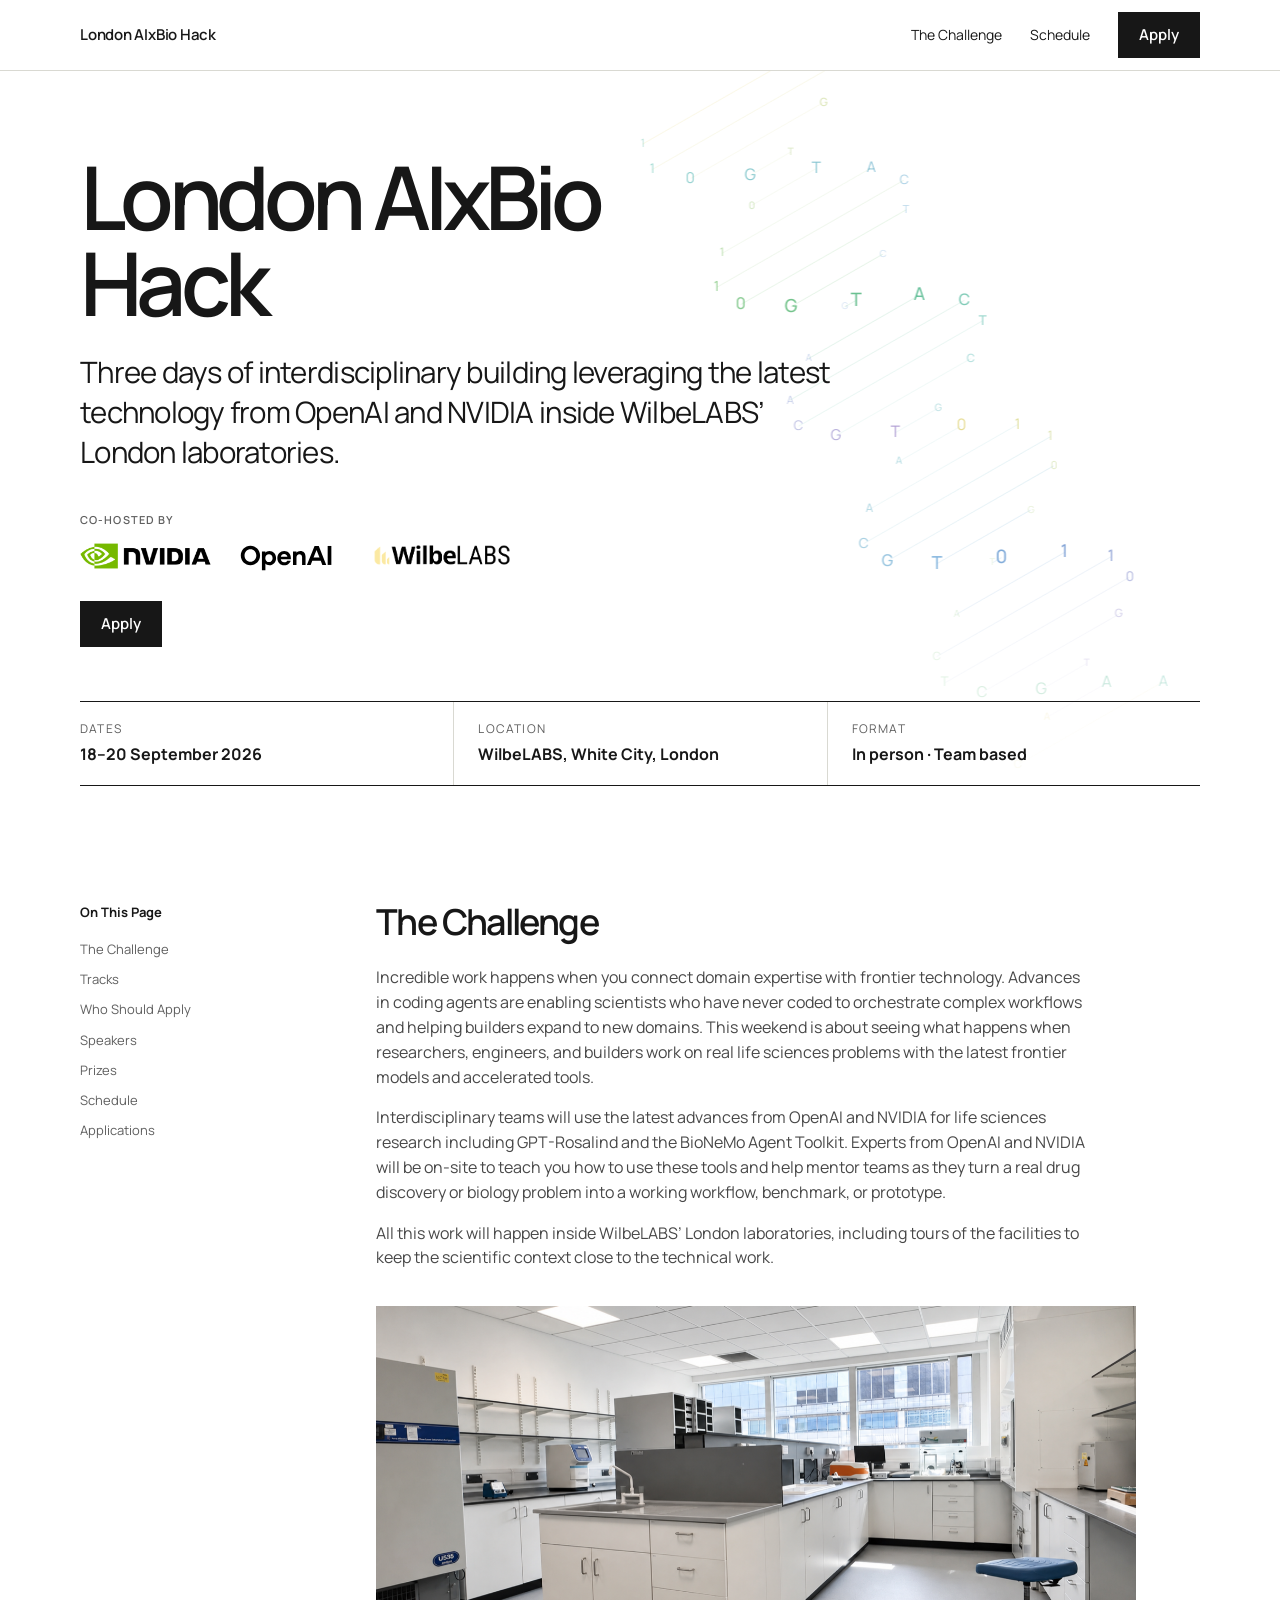
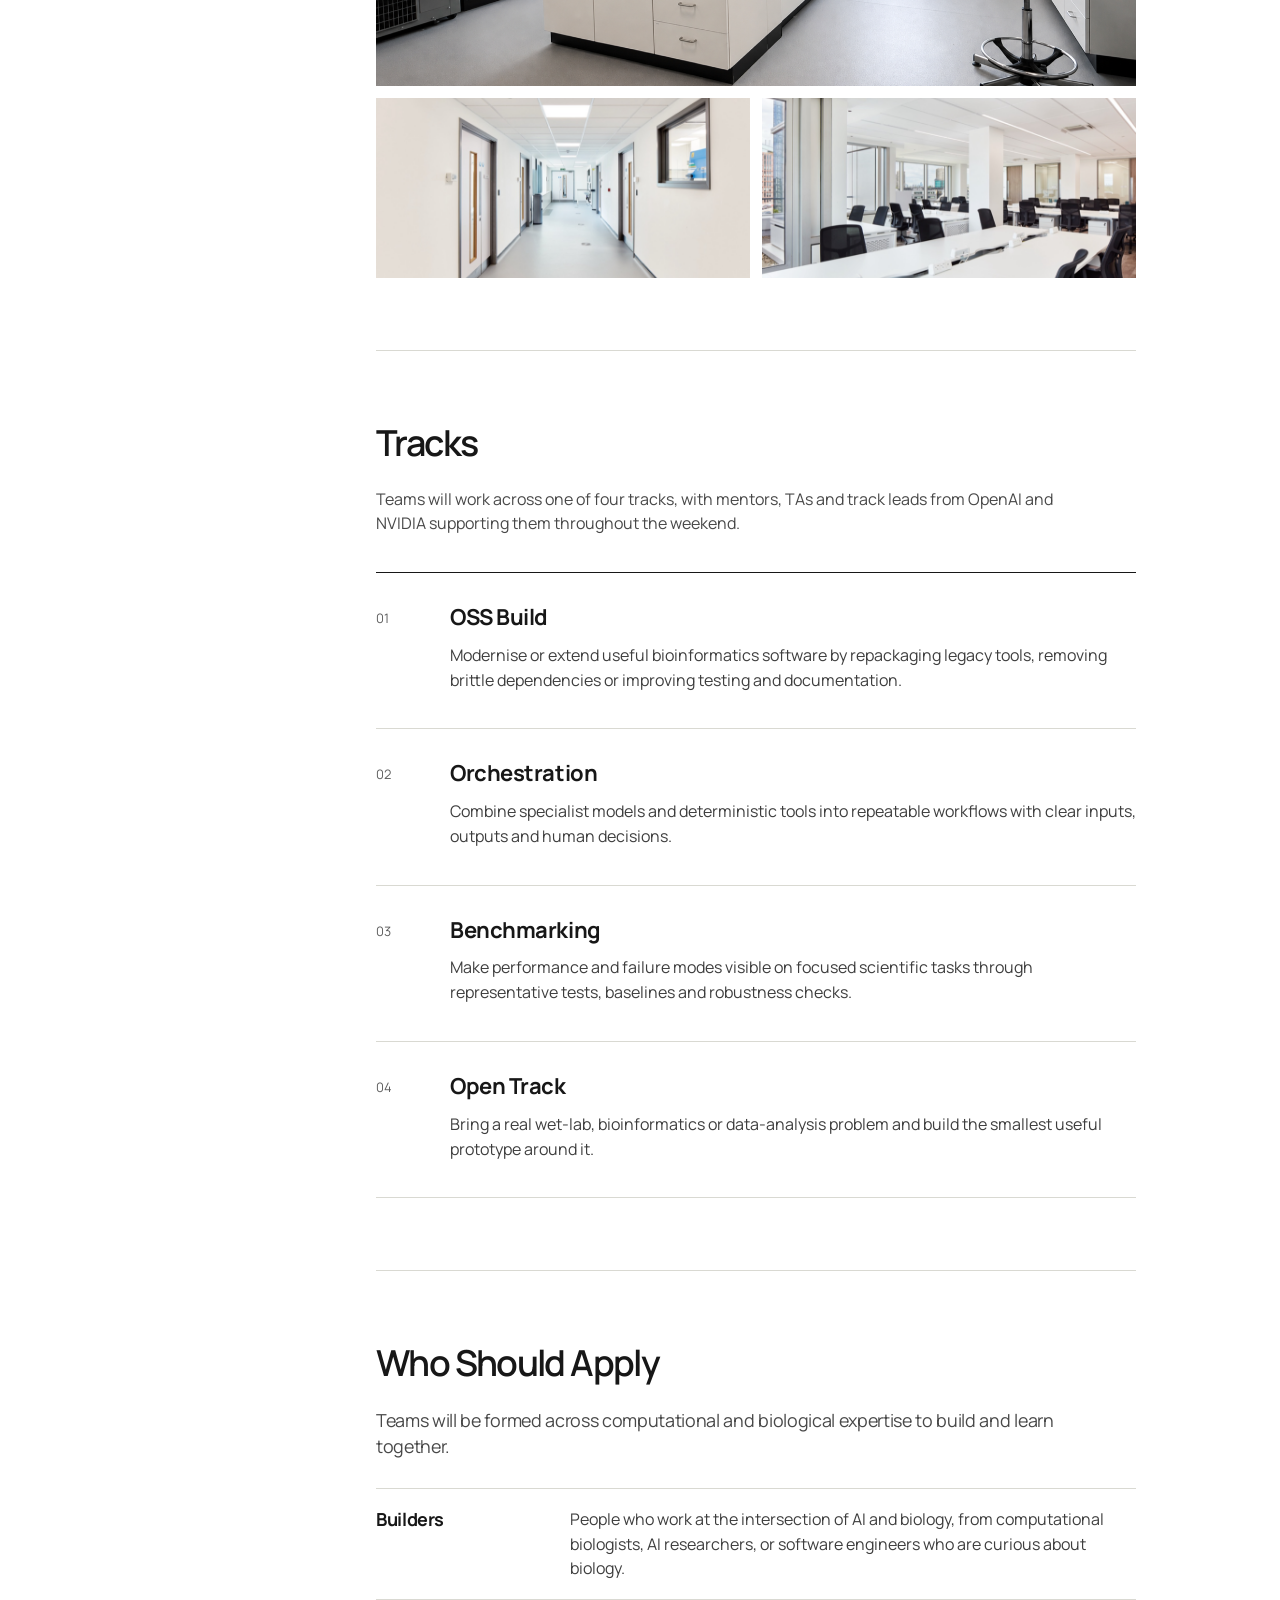
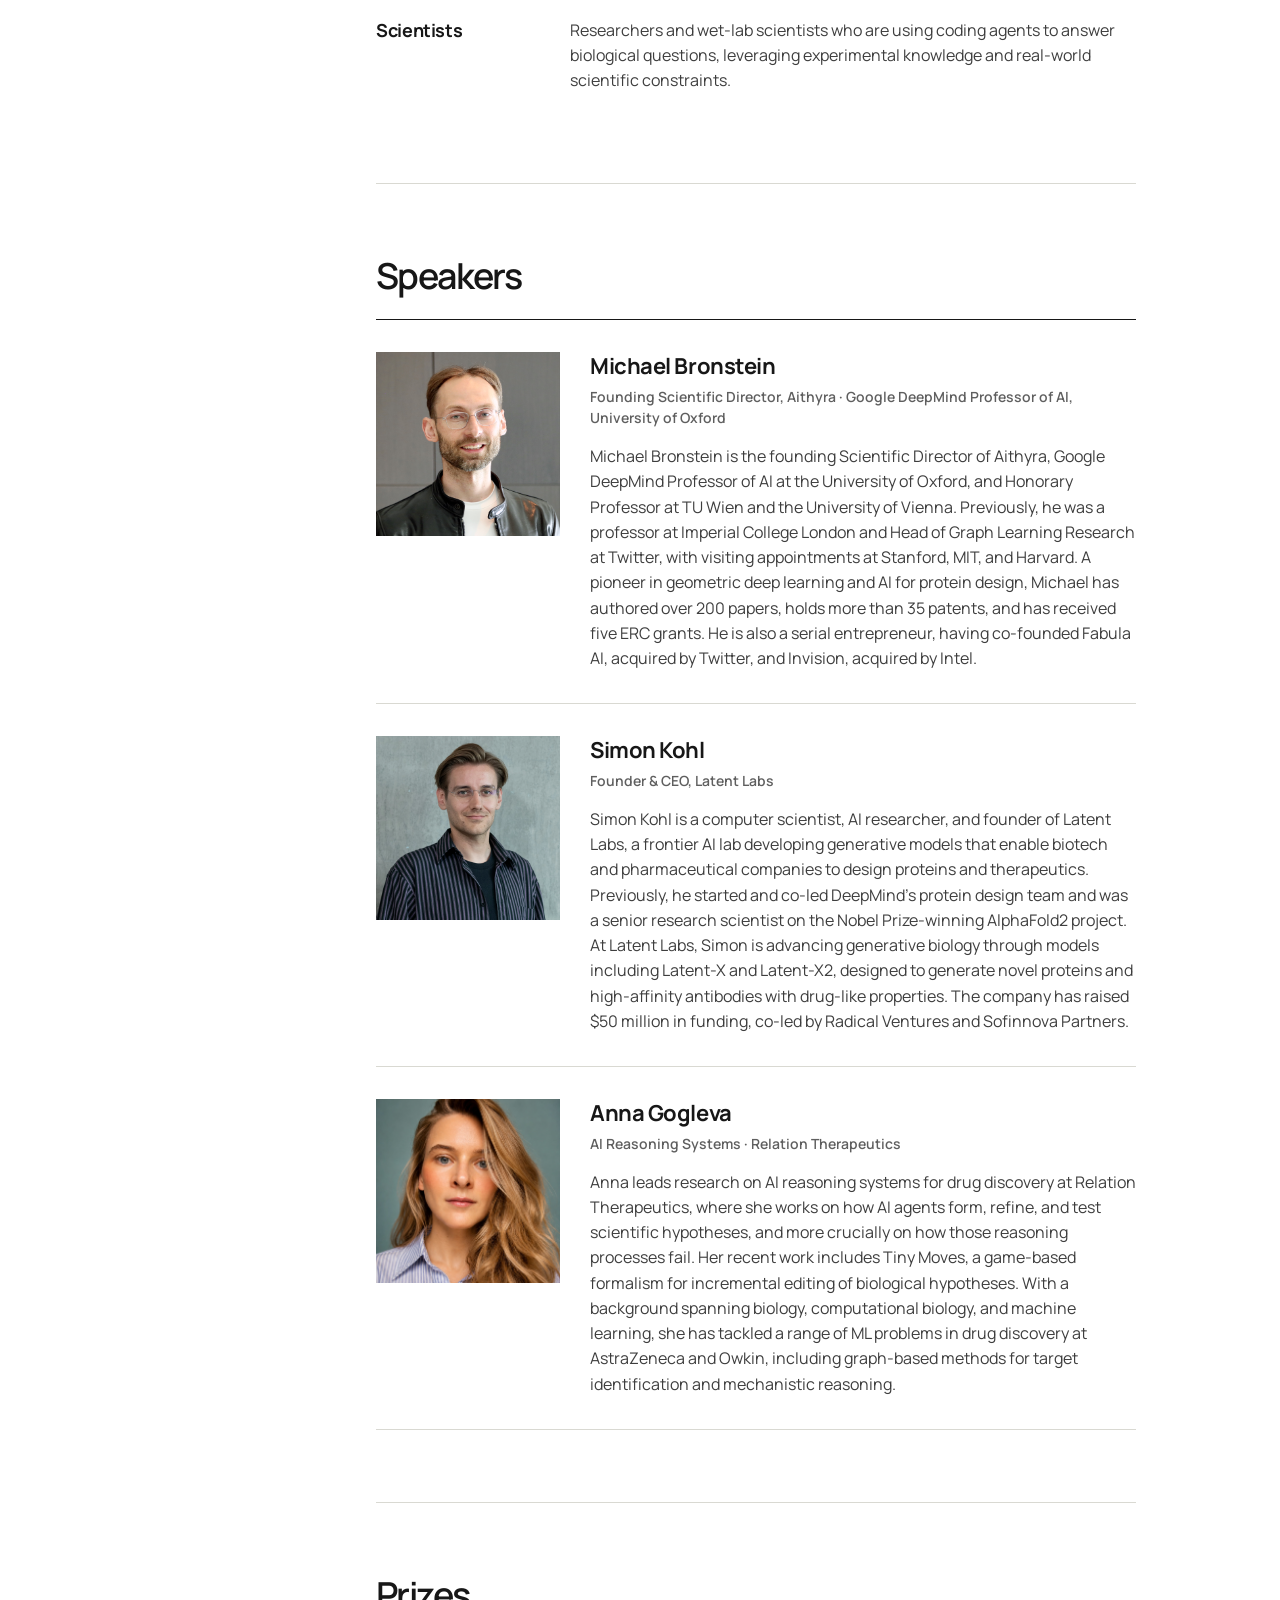
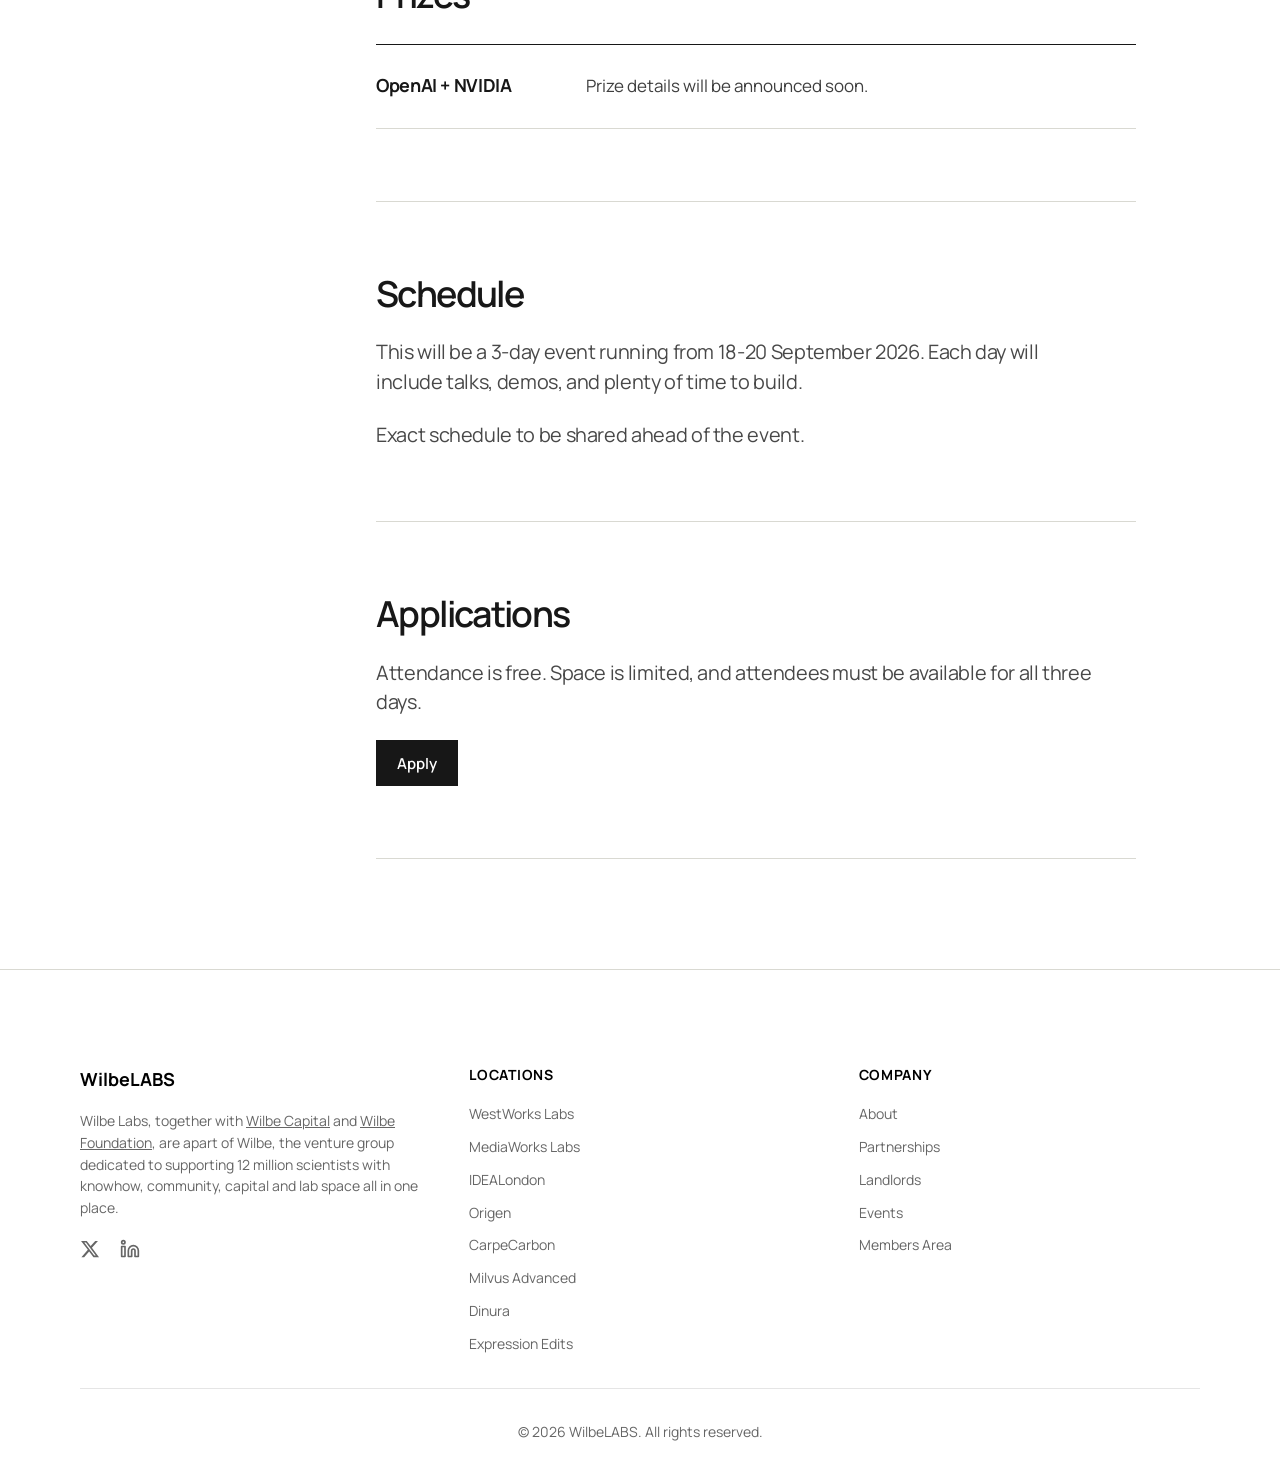
==== commit 3f52c90d: "Add Anna Gogleva to speakers" ====
--- a/index.html
+++ b/index.html
@@ -244,6 +244,7 @@
     .speaker-photo { width: 184px; height: 184px; object-fit: cover; }
     .speaker-photo-michael { object-position: 50% 18%; }
     .speaker-photo-simon { object-position: 50% 28%; }
+    .speaker-photo-anna { object-position: 50% 18%; }
     .speaker h3 { margin-bottom: 4px; font-size: 22px; }
     .speaker-role { margin-bottom: 15px; color: var(--muted); font-size: 14px; font-weight: 600; }
     .speaker-bio { margin: 0; color: #3e3e3e; font-size: 16px; line-height: 1.58; }
@@ -485,6 +486,14 @@
                 <p class="speaker-bio">Simon Kohl is a computer scientist, AI researcher, and founder of Latent Labs, a frontier AI lab developing generative models that enable biotech and pharmaceutical companies to design proteins and therapeutics. Previously, he started and co-led DeepMind’s protein design team and was a senior research scientist on the Nobel Prize-winning AlphaFold2 project. At Latent Labs, Simon is advancing generative biology through models including Latent-X and Latent-X2, designed to generate novel proteins and high-affinity antibodies with drug-like properties. The company has raised $50 million in funding, co-led by Radical Ventures and Sofinnova Partners.</p>
               </div>
             </article>
+            <article class="speaker">
+              <img class="speaker-photo speaker-photo-anna" src="assets/anna-gogleva.jpg" alt="Anna Gogleva" loading="lazy" decoding="async">
+              <div>
+                <h3>Anna Gogleva</h3>
+                <p class="speaker-role">AI Reasoning Systems · Relation Therapeutics</p>
+                <p class="speaker-bio">Anna leads research on AI reasoning systems for drug discovery at Relation Therapeutics, where she works on how AI agents form, refine, and test scientific hypotheses, and more crucially on how those reasoning processes fail. Her recent work includes Tiny Moves, a game-based formalism for incremental editing of biological hypotheses. With a background spanning biology, computational biology, and machine learning, she has tackled a range of ML problems in drug discovery at AstraZeneca and Owkin, including graph-based methods for target identification and mechanistic reasoning.</p>
+              </div>
+            </article>
           </div>
         </section>
 
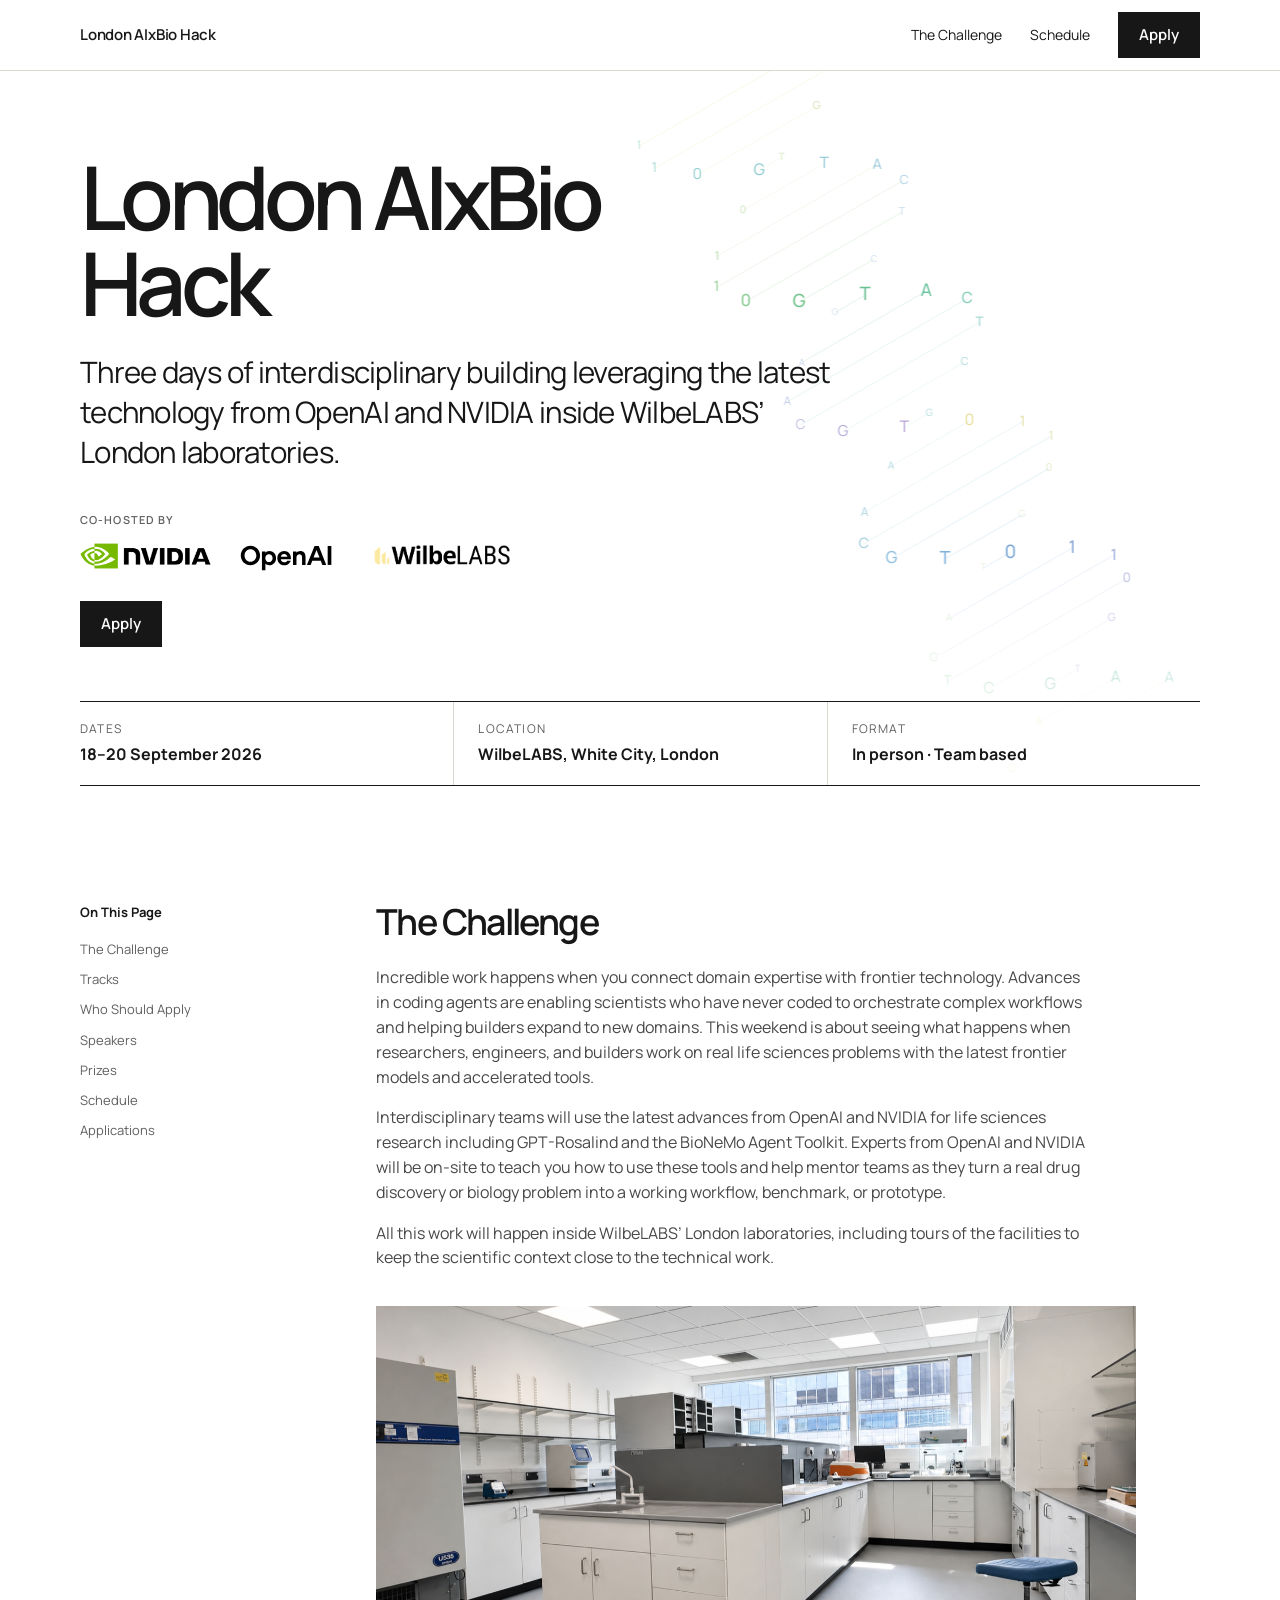
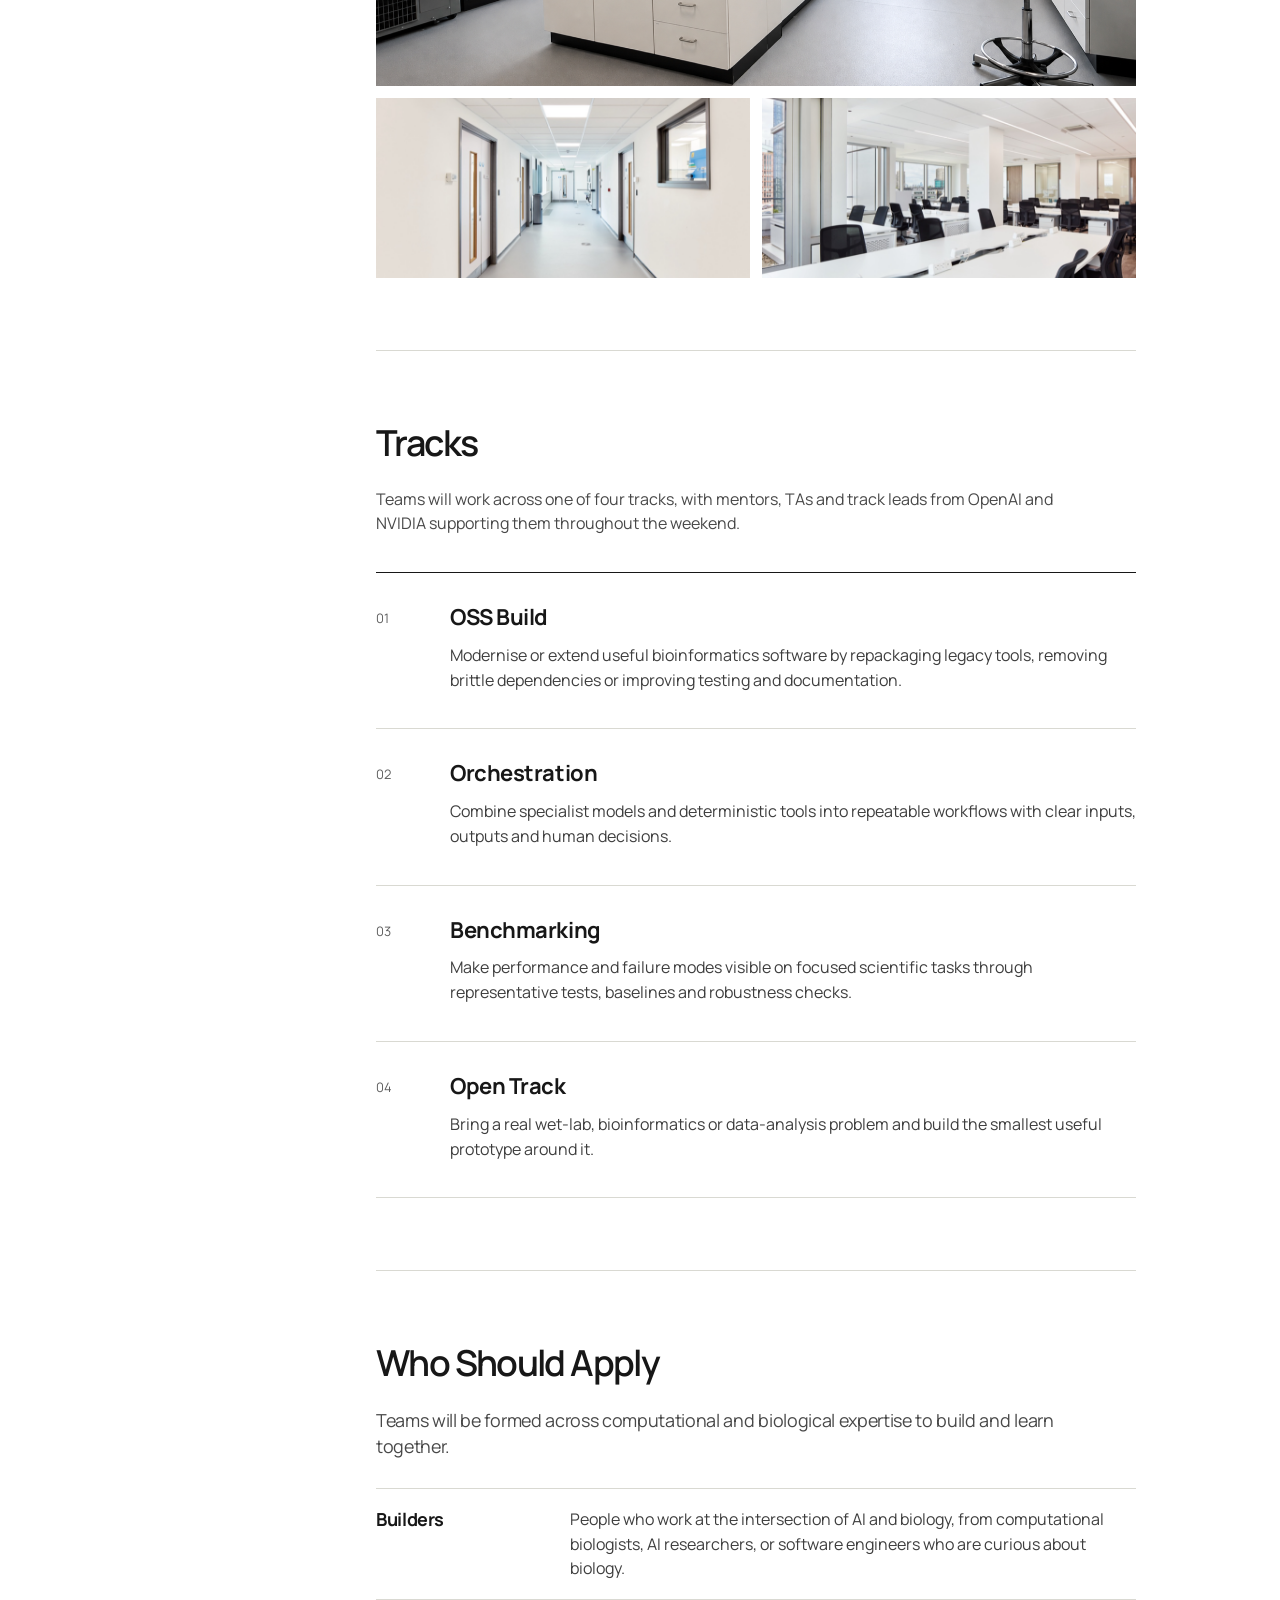
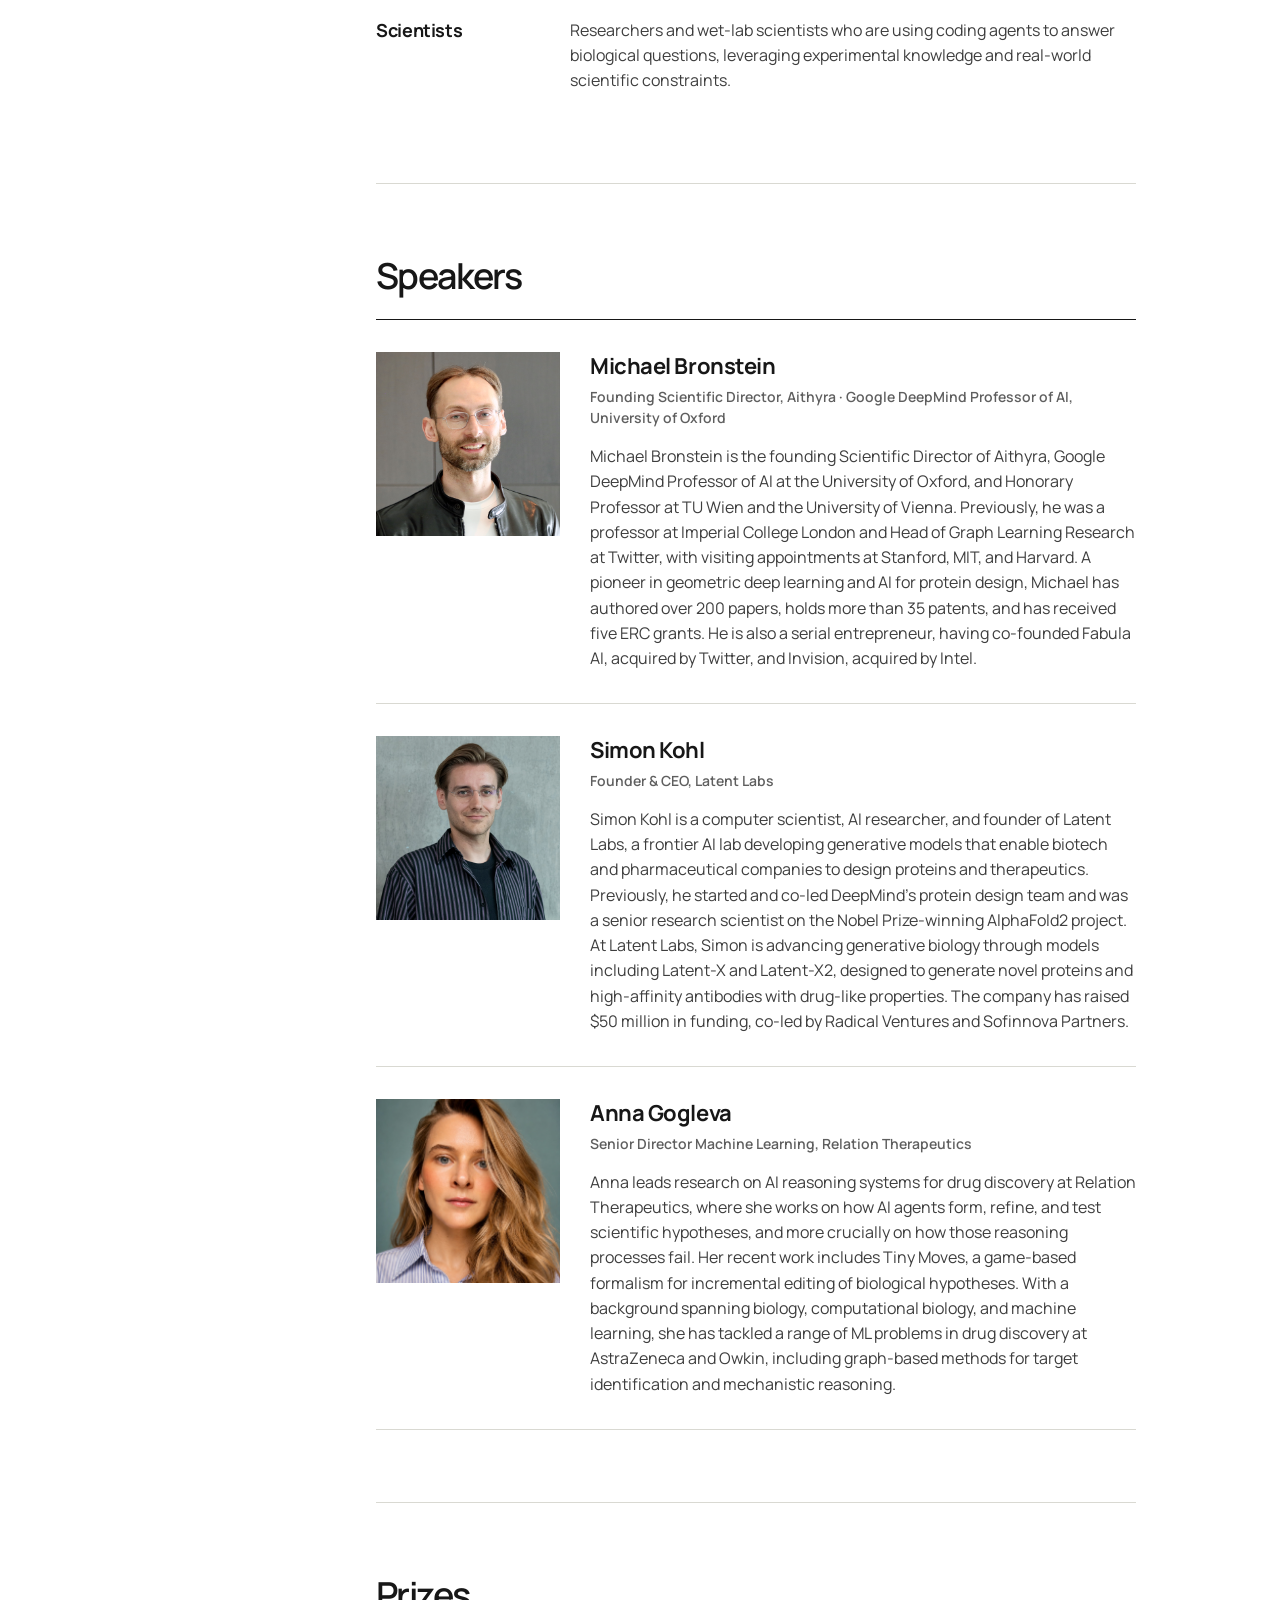
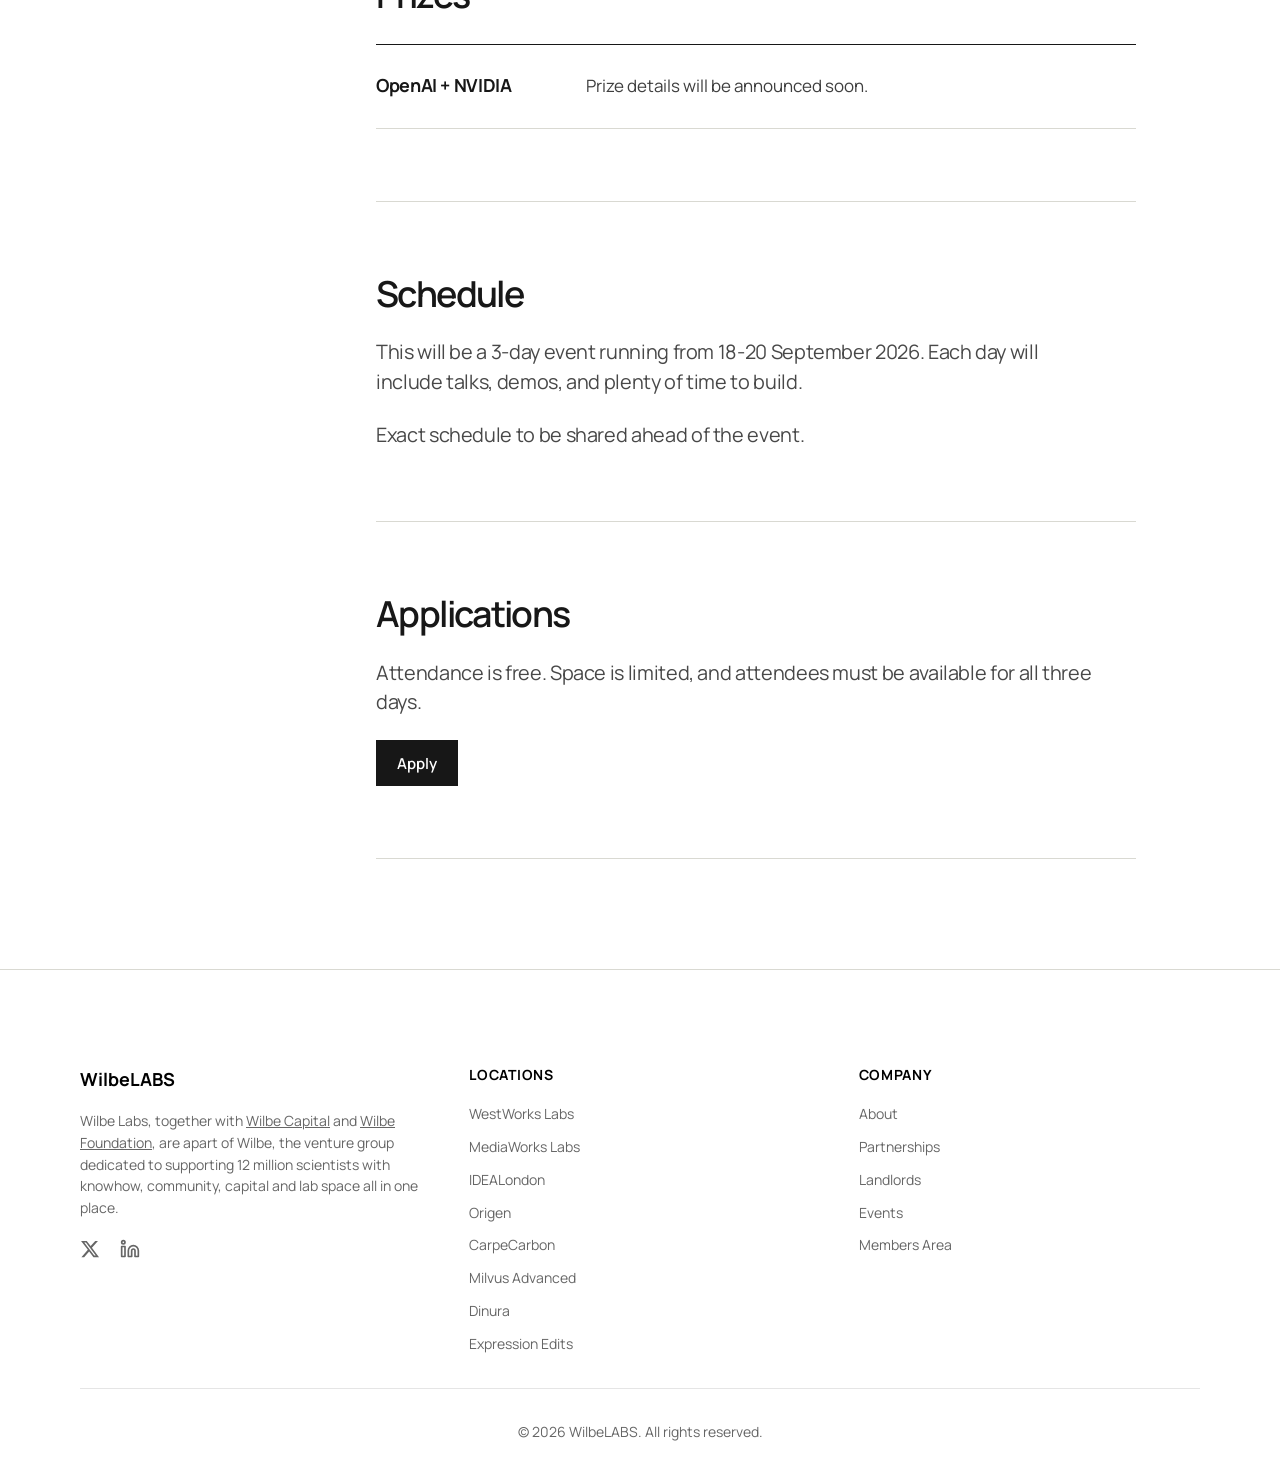
==== commit d475e2c3: "Correct Anna Gogleva title" ====
--- a/index.html
+++ b/index.html
@@ -490,7 +490,7 @@
               <img class="speaker-photo speaker-photo-anna" src="assets/anna-gogleva.jpg" alt="Anna Gogleva" loading="lazy" decoding="async">
               <div>
                 <h3>Anna Gogleva</h3>
-                <p class="speaker-role">AI Reasoning Systems · Relation Therapeutics</p>
+                <p class="speaker-role">Senior Director Machine Learning, Relation Therapeutics</p>
                 <p class="speaker-bio">Anna leads research on AI reasoning systems for drug discovery at Relation Therapeutics, where she works on how AI agents form, refine, and test scientific hypotheses, and more crucially on how those reasoning processes fail. Her recent work includes Tiny Moves, a game-based formalism for incremental editing of biological hypotheses. With a background spanning biology, computational biology, and machine learning, she has tackled a range of ML problems in drug discovery at AstraZeneca and Owkin, including graph-based methods for target identification and mechanistic reasoning.</p>
               </div>
             </article>
